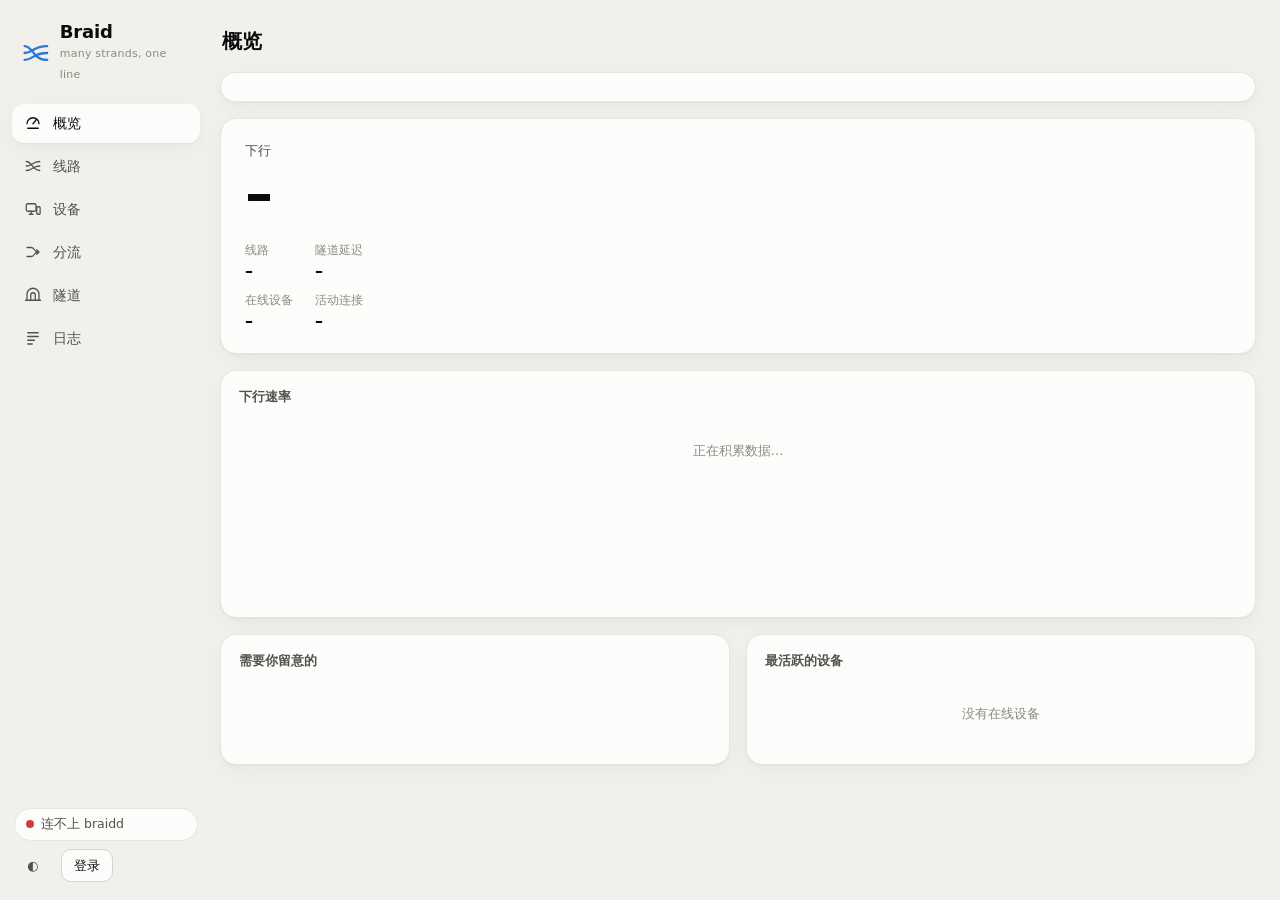
==== braid/www/braid/index.html @ 367d6957 "Braid 4.0.0: baseline The stack as it runs on the router today, plus its two predecessors under lega" ====
<!doctype html>
<html lang="zh-CN">
<head>
<meta charset="utf-8">
<meta name="viewport" content="width=device-width, initial-scale=1">
<title>Braid</title>
<link rel="icon" href="data:image/svg+xml,%3Csvg xmlns='http://www.w3.org/2000/svg' viewBox='0 0 32 32'%3E%3Crect width='32' height='32' rx='8' fill='%23111110'/%3E%3Cpath d='M6 9c8 0 8 14 20 14M6 16c8 0 8-7 20-7M6 23c8 0 8-7 20-7' fill='none' stroke='%233987e5' stroke-width='2.4' stroke-linecap='round'/%3E%3C/svg%3E">
<style>
:root {
	color-scheme: light;
	--page: #f1f0ea; --surface: #fcfcfb; --raised: #ffffff; --sunk: #f4f3ee; --hair: #e6e5df; --hair-2: #d6d5cd;
	--ink: #0b0b0b; --ink-2: #52514e; --ink-3: #8b8a83;
	--series: #2a78d6; --series-wash: rgba(42,120,214,.10); --series-soft: rgba(42,120,214,.28);
	--good: #0ca30c; --warning: #fab219; --serious: #ec835a; --critical: #d03b3b;
	--shadow: 0 1px 2px rgba(20,20,18,.04), 0 6px 20px rgba(20,20,18,.04);
	--r: 16px;
	--sans: ui-sans-serif, system-ui, -apple-system, "Segoe UI", "PingFang SC", "Microsoft YaHei", sans-serif;
	--mono: ui-monospace, "SF Mono", "Cascadia Mono", Menlo, Consolas, monospace;
}
@media (prefers-color-scheme: dark) {
	:root:where(:not([data-theme="light"])) {
		color-scheme: dark;
		--page: #0d0d0c; --surface: #191918; --raised: #232321; --sunk: #141413; --hair: #2a2a28; --hair-2: #3a3a37;
		--ink: #ffffff; --ink-2: #c3c2b7; --ink-3: #85847b;
		--series: #3987e5; --series-wash: rgba(57,135,229,.13); --series-soft: rgba(57,135,229,.32);
		--shadow: 0 1px 2px rgba(0,0,0,.35), 0 10px 28px rgba(0,0,0,.22);
	}
}
:root[data-theme="dark"] {
	color-scheme: dark;
	--page: #0d0d0c; --surface: #191918; --raised: #232321; --sunk: #141413; --hair: #2a2a28; --hair-2: #3a3a37;
	--ink: #ffffff; --ink-2: #c3c2b7; --ink-3: #85847b;
	--series: #3987e5; --series-wash: rgba(57,135,229,.13); --series-soft: rgba(57,135,229,.32);
	--shadow: 0 1px 2px rgba(0,0,0,.35), 0 10px 28px rgba(0,0,0,.22);
}
* { box-sizing: border-box; }
html, body { margin: 0; height: 100%; }
body { background: var(--page); color: var(--ink); font: 14px/1.5 var(--sans); -webkit-font-smoothing: antialiased; }
button, input, select { font: inherit; color: inherit; }
a { color: inherit; }

/* --- shell: sidebar + page */
.shell { display: grid; grid-template-columns: 212px minmax(0, 1fr); min-height: 100%; }
nav { position: sticky; top: 0; height: 100vh; padding: 18px 12px; display: flex; flex-direction: column; gap: 4px; }
.mark { display: flex; align-items: center; gap: 10px; padding: 4px 10px 16px; text-decoration: none; }
.mark svg { width: 28px; height: 28px; }
.mark b { font-size: 18px; font-weight: 650; letter-spacing: -.01em; display: block; line-height: 1.1; }
.mark small { color: var(--ink-3); font-size: 11px; letter-spacing: .02em; }
nav a.item { display: flex; align-items: center; gap: 11px; padding: 9px 12px; border-radius: 12px; text-decoration: none; color: var(--ink-2); font-weight: 520; }
nav a.item svg { width: 18px; height: 18px; flex: none; fill: none; stroke: currentColor; stroke-width: 1.7; stroke-linecap: round; stroke-linejoin: round; }
nav a.item:hover { background: var(--surface); color: var(--ink); }
nav a.item.on { background: var(--surface); color: var(--ink); box-shadow: var(--shadow); }
nav a.item .n { margin-left: auto; font-size: 11.5px; color: var(--ink-3); font-variant-numeric: tabular-nums; }
nav .foot { margin-top: auto; display: grid; gap: 8px; padding: 0 2px; }
main { padding: 20px 24px 56px 8px; max-width: 1180px; width: 100%; }
main > h1 { font-size: 20px; font-weight: 650; letter-spacing: -.01em; margin: 6px 2px 16px; display: flex; align-items: baseline; gap: 12px; }
main > h1 small { font-size: 13px; font-weight: 400; color: var(--ink-3); }
.page { display: none; } .page.on { display: grid; gap: 16px; }
@media (max-width: 860px) {
	.shell { grid-template-columns: 1fr; }
	nav { position: static; height: auto; flex-direction: row; flex-wrap: wrap; align-items: center; padding: 12px; }
	.mark { padding: 0 8px 0 4px; } .mark small { display: none; }
	nav a.item span, nav a.item .n { display: none; } nav a.item { padding: 9px; }
	nav .foot { margin: 0 0 0 auto; display: flex; }
	main { padding: 4px 12px 40px; }
}

/* --- pieces */
.pill { display: inline-flex; align-items: center; gap: 7px; padding: 6px 11px; border-radius: 999px; background: var(--surface); border: 1px solid var(--hair); font-size: 12.5px; color: var(--ink-2); white-space: nowrap; cursor: default; }
.dot { width: 8px; height: 8px; border-radius: 50%; background: var(--ink-3); flex: none; }
.dot.good { background: var(--good); } .dot.warning { background: var(--warning); } .dot.critical { background: var(--critical); }
.btn { border: 1px solid var(--hair-2); background: var(--surface); border-radius: 10px; padding: 6px 12px; cursor: pointer; font-size: 13px; }
.btn:hover { border-color: var(--ink-3); }
.btn.primary { background: var(--ink); color: var(--page); border-color: var(--ink); }
.btn.ghost { border-color: transparent; background: transparent; color: var(--ink-2); }
.btn:disabled { opacity: .5; cursor: default; }
.row { display: flex; align-items: center; gap: 10px; flex-wrap: wrap; }
.spacer { flex: 1; }
.card { background: var(--surface); border: 1px solid var(--hair); border-radius: var(--r); box-shadow: var(--shadow); min-width: 0; }
.card > h2 { margin: 0; padding: 16px 18px 0; font-size: 13px; font-weight: 600; color: var(--ink-2); display: flex; align-items: baseline; gap: 10px; }
.card > h2 small { font-weight: 400; color: var(--ink-3); font-size: 12px; }
.card .body { padding: 12px 18px 18px; }
.grid { display: grid; gap: 16px; }
.g2 { grid-template-columns: repeat(2, minmax(0, 1fr)); } .g3 { grid-template-columns: repeat(3, minmax(0, 1fr)); }
@media (max-width: 1040px) { .g3 { grid-template-columns: 1fr; } .g2 { grid-template-columns: 1fr; } }
.muted { color: var(--ink-3); }
.seg { display: inline-flex; border: 1px solid var(--hair-2); border-radius: 10px; overflow: hidden; background: var(--sunk); }
.seg button { border: 0; background: transparent; padding: 5px 12px; cursor: pointer; font-size: 12.5px; color: var(--ink-2); }
.seg button.on { background: var(--ink); color: var(--page); }
select { border: 1px solid var(--hair-2); background: var(--sunk); border-radius: 9px; padding: 5px 8px; font-size: 12.5px; }
.state { display: inline-flex; align-items: center; gap: 6px; color: var(--ink-2); }
.state svg { width: 14px; height: 14px; flex: none; }
.empty { color: var(--ink-3); font-size: 13px; padding: 22px 0; text-align: center; }

/* --- hero */
.hero { display: grid; grid-template-columns: 300px minmax(0, 1fr); height: 236px; overflow: hidden; }
.hero .figure { padding: 22px 0 20px 24px; display: flex; flex-direction: column; justify-content: space-between; z-index: 1; }
.hero .label { color: var(--ink-2); font-size: 13px; }
.hero .value { font-size: 56px; font-weight: 620; letter-spacing: -.035em; line-height: 1.05; margin-top: 4px; }
.hero .value span { font-size: 18px; font-weight: 500; letter-spacing: 0; color: var(--ink-2); margin-left: 6px; }
.facts { display: grid; grid-template-columns: repeat(2, auto); gap: 8px 22px; justify-content: start; }
.fact .k { color: var(--ink-3); font-size: 12px; }
.fact .v { font-size: 16px; font-weight: 560; }
.fact .v small { font-size: 12px; font-weight: 400; color: var(--ink-3); margin-left: 3px; }
.hero .stage { position: relative; min-height: 0; }
.hero canvas { position: absolute; inset: 0; width: 100%; height: 100%; display: block; }
.hero .cap { position: absolute; right: 16px; bottom: 12px; font-size: 11.5px; color: var(--ink-3); }
@media (max-width: 760px) { .hero { grid-template-columns: 1fr; grid-template-rows: auto 160px; height: auto; } .hero .figure { padding: 18px 18px 4px; gap: 14px; } .hero .value { font-size: 44px; } }

/* --- site banner */
.site { display: flex; align-items: center; gap: 14px; padding: 14px 18px; flex-wrap: wrap; }
.site .what { flex: 1; min-width: 220px; }
.site .what b { font-size: 15px; font-weight: 600; display: block; }
.site .what span { color: var(--ink-3); font-size: 12.5px; }

/* --- chart */
.chart { position: relative; height: 180px; }
.chart svg { width: 100%; height: 100%; display: block; overflow: visible; }
.chart .grid-line { stroke: var(--hair); stroke-width: 1; }
.chart .tick { fill: var(--ink-3); font-size: 11px; }
.chart .line { fill: none; stroke: var(--series); stroke-width: 2; stroke-linejoin: round; stroke-linecap: round; }
.chart .area { fill: var(--series-wash); }
.chart .cross { stroke: var(--hair-2); stroke-width: 1; }
.chart .mk { fill: var(--series); stroke: var(--surface); stroke-width: 2; }
.tip { position: absolute; pointer-events: none; background: var(--raised); border: 1px solid var(--hair-2); border-radius: 10px; padding: 7px 10px; box-shadow: var(--shadow); font-size: 12px; white-space: nowrap; transform: translate(-50%, -100%); opacity: 0; transition: opacity .12s; }
.tip b { display: block; font-size: 14px; font-weight: 620; } .tip span { color: var(--ink-3); }

/* --- tables */
.scroll { overflow-x: auto; margin: 0 -18px; padding: 0 18px; }
table { width: 100%; border-collapse: collapse; font-variant-numeric: tabular-nums; }
th { text-align: left; font-weight: 500; color: var(--ink-3); font-size: 12px; padding: 8px 12px 8px 0; border-bottom: 1px solid var(--hair); white-space: nowrap; }
td { padding: 8px 12px 8px 0; border-bottom: 1px solid var(--hair); white-space: nowrap; vertical-align: middle; }
tbody tr:last-child td { border-bottom: 0; }
tbody tr:hover { background: color-mix(in srgb, var(--series) 5%, transparent); }
.num { text-align: right; }
.t1 { font-weight: 560; } .t2 { color: var(--ink-3); font-family: var(--mono); font-size: 11.5px; }
.bar { display: inline-block; width: 88px; height: 6px; border-radius: 3px; background: var(--hair); vertical-align: middle; margin-right: 8px; overflow: hidden; }
.bar i { display: block; height: 100%; border-radius: 0 3px 3px 0; background: var(--series); transition: width .5s ease; }
.spark { width: 110px; height: 24px; display: block; }
.spark path { fill: none; stroke: var(--series); stroke-width: 1.5; stroke-linejoin: round; stroke-linecap: round; }
tr.off td { color: var(--ink-3); } tr.off .t1 { font-weight: 450; }
input.name { border: 1px solid transparent; background: transparent; border-radius: 7px; padding: 2px 6px; margin-left: -6px; font-weight: 560; width: 170px; }
input.name:hover { border-color: var(--hair-2); } input.name:focus { outline: 0; border-color: var(--series); background: var(--sunk); }

/* --- pattern */
.pattern { display: flex; gap: 2px; height: 18px; margin: 4px 0 2px; }
.pattern i { flex: 1; min-width: 1px; border-radius: 2px; background: var(--series-soft); transition: background .12s, transform .12s; }
.pattern i.on { background: var(--series); transform: scaleY(1.25); }
.pattern.dim i:not(.on) { background: var(--hair); }
.hint { color: var(--ink-3); font-size: 12px; margin-top: 8px; }

/* --- rules pipeline */
.flow { display: grid; gap: 0; }
.step { display: grid; grid-template-columns: 30px minmax(0, 1fr) 150px 92px; gap: 12px; align-items: center; padding: 11px 0; border-top: 1px solid var(--hair); }
.step:first-child { border-top: 0; }
.step .no { width: 24px; height: 24px; border-radius: 50%; background: var(--sunk); border: 1px solid var(--hair-2); display: grid; place-items: center; font-size: 12px; color: var(--ink-2); font-variant-numeric: tabular-nums; }
.step .t { font-weight: 560; } .step .d { color: var(--ink-3); font-size: 12.5px; }
.step .share { height: 6px; border-radius: 3px; background: var(--hair); overflow: hidden; }
.step .share i { display: block; height: 100%; background: var(--series); border-radius: 0 3px 3px 0; transition: width .5s ease; }
.step .cnt { font-size: 12px; color: var(--ink-3); font-variant-numeric: tabular-nums; text-align: right; }
.verdict { display: inline-flex; align-items: center; gap: 5px; font-size: 12px; padding: 2px 9px; border-radius: 999px; border: 1px solid var(--hair-2); color: var(--ink-2); white-space: nowrap; justify-self: end; }
.verdict i { width: 6px; height: 6px; border-radius: 50%; background: var(--ink-3); }
.verdict.tunnel i { background: var(--series); } .verdict.direct i { background: var(--good); } .verdict.drop i { background: var(--critical); }
@media (max-width: 760px) { .step { grid-template-columns: 30px minmax(0, 1fr) 92px; } .step .meter { display: none; } }

/* --- lists */
.kv { display: grid; grid-template-columns: auto 1fr; gap: 6px 14px; margin: 0; }
.kv dt { color: var(--ink-3); } .kv dd { margin: 0; text-align: right; font-weight: 520; overflow: hidden; text-overflow: ellipsis; white-space: nowrap; }
.list { list-style: none; margin: 0; padding: 0; }
.list li { display: flex; align-items: center; gap: 8px; padding: 7px 0; border-top: 1px solid var(--hair); font-size: 13px; }
.list li:first-child { border-top: 0; }
.list li .name { flex: 1; overflow: hidden; text-overflow: ellipsis; white-space: nowrap; }
.list li .meta { color: var(--ink-3); font-variant-numeric: tabular-nums; font-size: 12px; }
.list li.sel .name { font-weight: 600; } .list li.pick { cursor: pointer; } .list li.pick:hover .name { text-decoration: underline; }
.check { display: flex; gap: 9px; align-items: flex-start; padding: 8px 0; border-top: 1px solid var(--hair); font-size: 13px; }
.check:first-child { border-top: 0; }
.check svg { width: 15px; height: 15px; flex: none; margin-top: 2px; }
.check .why { color: var(--ink-3); font-size: 12px; display: block; }
.check code { font-family: var(--mono); font-size: 11.5px; color: var(--ink-3); }
.event { display: grid; grid-template-columns: 64px 1fr; gap: 8px; padding: 6px 0; border-top: 1px solid var(--hair); font-size: 12.5px; }
.event:first-child { border-top: 0; }
.event time { color: var(--ink-3); font-family: var(--mono); font-size: 11.5px; padding-top: 1px; }
.event .tag { font-weight: 600; margin-right: 6px; } .event .msg { overflow-wrap: anywhere; color: var(--ink-2); }
.opt { display: flex; align-items: center; gap: 14px; padding: 12px 0; border-top: 1px solid var(--hair); flex-wrap: wrap; }
.opt:first-child { border-top: 0; padding-top: 2px; }
.opt .what { flex: 1; min-width: 200px; } .opt .what b { font-weight: 560; display: block; } .opt .what span { color: var(--ink-3); font-size: 12.5px; }

/* --- dialog */
.scrim { position: fixed; inset: 0; background: rgba(0,0,0,.45); display: none; place-items: center; z-index: 10; padding: 16px; }
.scrim.open { display: grid; }
.dialog { width: min(380px, 100%); background: var(--surface); border: 1px solid var(--hair); border-radius: var(--r); box-shadow: var(--shadow); padding: 20px; display: grid; gap: 10px; }
.dialog b { font-size: 16px; } .dialog p { margin: 0; color: var(--ink-3); font-size: 12.5px; }
.dialog input { width: 100%; padding: 8px 10px; border-radius: 10px; border: 1px solid var(--hair-2); background: var(--raised); }
.err { color: var(--critical); font-size: 12.5px; min-height: 18px; }
.toast { position: fixed; left: 50%; bottom: 24px; transform: translate(-50%, 20px); background: var(--ink); color: var(--page); padding: 8px 14px; border-radius: 10px; font-size: 13px; opacity: 0; transition: all .2s; pointer-events: none; z-index: 20; }
.toast.on { opacity: 1; transform: translate(-50%, 0); }
@media (prefers-reduced-motion: reduce) { * { transition: none !important; } }
</style>
</head>
<body>
<div class="shell">
<nav>
	<a class="mark" href="#/overview">
		<svg viewBox="0 0 32 32" aria-hidden="true"><path d="M3 8c10 0 9 16 26 16M3 16c10 0 9-8 26-8M3 24c10 0 9-8 26-8" fill="none" stroke="var(--series)" stroke-width="2.6" stroke-linecap="round"/></svg>
		<div><b>Braid</b><small>many strands, one line</small></div>
	</a>
	<a class="item" href="#/overview" data-p="overview"><svg viewBox="0 0 24 24"><path d="M4 13a8 8 0 1 1 16 0M12 13l4-5M5 19h14"/></svg><span>概览</span></a>
	<a class="item" href="#/strands" data-p="strands"><svg viewBox="0 0 24 24"><path d="M3 6c8 0 8 12 18 12M3 12c8 0 8-6 18-6M3 18c8 0 8-6 18-6"/></svg><span>线路</span><i class="n" id="n-strands"></i></a>
	<a class="item" href="#/devices" data-p="devices"><svg viewBox="0 0 24 24"><rect x="3" y="5" width="13" height="10" rx="2"/><path d="M7 19h5M9.5 15v4"/><rect x="17" y="9" width="4.5" height="10" rx="1.2"/></svg><span>设备</span><i class="n" id="n-devices"></i></a>
	<a class="item" href="#/rules" data-p="rules"><svg viewBox="0 0 24 24"><path d="M4 6h6c4 0 4 6 8 6h2M4 18h6c4 0 4-6 8-6M17 9l3 3-3 3"/></svg><span>分流</span></a>
	<a class="item" href="#/tunnel" data-p="tunnel"><svg viewBox="0 0 24 24"><path d="M4 19V11a8 8 0 0 1 16 0v8M9 19v-7a3 3 0 0 1 6 0v7M2 19h20"/></svg><span>隧道</span></a>
	<a class="item" href="#/log" data-p="log"><svg viewBox="0 0 24 24"><path d="M5 5h14M5 10h14M5 15h9M5 20h6"/></svg><span>日志</span></a>
	<div class="foot">
		<span class="pill" id="health"><i class="dot"></i><span>连接中…</span></span>
		<div class="row"><button class="btn ghost" id="theme" title="切换明暗">◐</button><button class="btn" id="auth">登录</button></div>
	</div>
</nav>
<main>
	<h1 id="title">概览 <small id="subtitle"></small></h1>

	<section class="page" data-p="overview">
		<div class="card site" id="site"></div>
		<div class="card hero">
			<div class="figure">
				<div><div class="label">下行</div><div class="value" id="rate">–<span></span></div></div>
				<div class="facts">
					<div class="fact"><div class="k">线路</div><div class="v" id="f-strands">–</div></div>
					<div class="fact"><div class="k">隧道延迟</div><div class="v" id="f-tunnel">–</div></div>
					<div class="fact"><div class="k">在线设备</div><div class="v" id="f-dev">–</div></div>
					<div class="fact"><div class="k">活动连接</div><div class="v" id="f-ct">–</div></div>
				</div>
			</div>
			<div class="stage"><canvas id="braid" aria-label="每条线路的实时负载"></canvas><div class="cap" id="braid-cap"></div></div>
		</div>
		<div class="card"><h2>下行速率 <small id="chart-range"></small></h2><div class="body"><div class="chart" id="chart"><div class="tip" id="tip"></div></div></div></div>
		<div class="grid g2">
			<div class="card"><h2>需要你留意的</h2><div class="body" id="attention"></div></div>
			<div class="card"><h2>最活跃的设备</h2><div class="body"><ul class="list" id="top-dev"></ul></div></div>
		</div>
	</section>

	<section class="page" data-p="strands">
		<div class="card"><h2>编织 <small id="weave-cap"></small></h2><div class="body">
			<div class="pattern" id="pattern" aria-hidden="true"></div>
			<div class="hint">图样：每格是一个槽位，新连接依次落入；格子多的线路分到的新连接多。悬停下方线路可高亮它占的槽位。</div>
			<div style="height:10px"></div>
			<div class="opt"><div class="what"><b>分配策略</b><span>按余量：新连接偏向空闲线路，每几秒按实测负载重排。均分：永远平均。</span></div><div class="seg" data-key="weave.policy" data-opts="headroom:按余量,even:均分"></div></div>
			<div class="opt"><div class="what"><b>亲和性</b><span>自动：同一设备访问同一网站走同一条线路（不会被网站踢下线），一旦它短时间内开出很多连接（下载、测速）就自动摊开叠加。</span></div><div class="seg" data-key="weave.affinity" data-opts="auto:自动,flow:总是摊开,dest:总是固定"></div></div>
		</div></div>
		<div class="card"><h2>线路</h2><div class="body"><div class="scroll"><table>
			<thead><tr><th>线路</th><th>状态</th><th class="num">首包</th><th>当前速率</th><th class="num">峰值</th><th class="num">槽位</th><th>近 5 分钟</th></tr></thead>
			<tbody id="strands"></tbody></table></div></div></div>
	</section>

	<section class="page" data-p="devices">
		<div class="card"><h2>设备 <small>名字可直接点击修改；去向决定这台设备的流量怎么走</small></h2><div class="body"><div class="scroll"><table>
			<thead><tr><th>设备</th><th>接入</th><th>下行</th><th class="num">上行</th><th class="num">累计 ↓ / ↑</th><th>去向</th></tr></thead>
			<tbody id="devices"></tbody></table></div>
			<div class="hint">默认：按「分流」页的规则走。直连：这台设备永不进隧道。代理：这台设备的全部流量进隧道（包括国内）。禁网：不能上网，但仍能访问路由器。</div>
		</div></div>
	</section>

	<section class="page" data-p="rules">
		<div class="card"><h2>一个包怎么走 <small>从上到下依次判断，命中即止；右侧是实时命中量</small></h2><div class="body"><div class="flow" id="flow"></div></div></div>
		<div class="card"><h2>规则开关</h2><div class="body">
			<div class="opt"><div class="what"><b>其余流量</b><span>既不是国内地址、也没被点名进隧道的流量。</span></div><div class="seg" data-key="classify.remainder" data-opts="tunnel:进隧道,direct:直连"></div></div>
			<div class="opt"><div class="what"><b>QUIC（UDP 443）</b><span>拒绝会让浏览器立刻改用 TCP，对部分中继更稳。</span></div><div class="seg" data-key="classify.quic" data-opts="tunnel:照常,reject:拒绝"></div></div>
			<div class="opt"><div class="what"><b>广告域名拦截</b><span>在 DNS 层直接返回空地址。</span></div><div class="seg" data-key="dns.ads" data-opts="1:开,0:关"></div></div>
		</div></div>
	</section>

	<section class="page" data-p="tunnel">
		<div class="grid g2">
			<div class="card"><h2>隧道</h2><div class="body">
				<dl class="kv" id="tunnel-kv"></dl>
				<div style="height:8px"></div>
				<div class="opt"><div class="what"><b>启用隧道</b><span>关闭后所有流量直连。</span></div><div class="seg" data-key="tunnel.enabled" data-opts="1:开,0:关"></div></div>
				<div class="opt"><div class="what"><b>隧道故障时</b><span>放行：改为直连，不断网。保持：相关目的地不可达，直到隧道恢复，不会用真实地址访问。</span></div><div class="seg" data-key="tunnel.fail_open" data-opts="1:放行,0:保持"></div></div>
				<div class="row" style="margin-top:12px"><a class="btn" id="dash" target="_blank" rel="noopener" href="#">打开节点面板 zashboard</a></div>
			</div></div>
			<div class="card"><h2>中继 <small>登录后点击即可切换</small></h2><div class="body"><ul class="list" id="relays"></ul></div></div>
		</div>
	</section>

	<section class="page" data-p="log">
		<div class="grid g2">
			<div class="card"><h2>事件 <small>只记录状态变化</small></h2><div class="body" id="events"></div></div>
			<div class="card"><h2>体检 <small id="doctor-cap"></small></h2><div class="body">
				<div id="doctor"></div>
				<div class="row" style="margin-top:12px"><button class="btn" id="do-reconcile">立即调谐</button><button class="btn" id="do-relogin">重新登录 Portal</button></div>
			</div></div>
		</div>
	</section>
	<footer class="hint" style="margin-top:20px" id="ver"></footer>
</main>
</div>

<div class="scrim" id="scrim"><form class="dialog" id="login">
	<b>登录</b><p>用路由器（LuCI）的账号登录后才能更改设置。查看状态不需要登录。</p>
	<input id="user" value="root" autocomplete="username"><input id="pass" type="password" placeholder="路由器密码" autocomplete="current-password">
	<div class="err" id="login-err"></div>
	<div class="row"><div class="spacer"></div><button class="btn ghost" type="button" id="login-cancel">取消</button><button class="btn primary" id="login-go">登录</button></div>
</form></div>
<div class="toast" id="toast"></div>

<script>
"use strict";
const $ = (s, r = document) => r.querySelector(s), $$ = (s, r = document) => [...r.querySelectorAll(s)];
const el = (tag, cls, text) => { const e = document.createElement(tag); if (cls) e.className = cls; if (text != null) e.textContent = text; return e; };
const svg = (tag, attrs) => { const e = document.createElementNS("http://www.w3.org/2000/svg", tag); for (const k in attrs) e.setAttribute(k, attrs[k]); return e; };
const ANON = "0".repeat(32);
const UI = "4.0.0";      // must match core.uc VERSION; a mismatch means this page is a stale cached copy
const QUIET = 125000;   // bytes/s. Below 1 Mbit/s a strand is idle: do not draw noise as load.
const ICON = {
	good: '<svg viewBox="0 0 16 16"><circle cx="8" cy="8" r="7" fill="var(--good)"/><path d="M4.6 8.2l2.2 2.2 4.6-4.8" fill="none" stroke="#fff" stroke-width="1.8" stroke-linecap="round" stroke-linejoin="round"/></svg>',
	warning: '<svg viewBox="0 0 16 16"><path d="M8 1.2l7.2 13H.8z" fill="var(--warning)"/><path d="M8 6v4" stroke="#111" stroke-width="1.8" stroke-linecap="round"/><circle cx="8" cy="12.2" r="1" fill="#111"/></svg>',
	critical: '<svg viewBox="0 0 16 16"><circle cx="8" cy="8" r="7" fill="var(--critical)"/><path d="M5.2 5.2l5.6 5.6M10.8 5.2l-5.6 5.6" stroke="#fff" stroke-width="1.8" stroke-linecap="round"/></svg>',
	idle: '<svg viewBox="0 0 16 16"><circle cx="8" cy="8" r="6.2" fill="none" stroke="var(--ink-3)" stroke-width="1.6"/></svg>',
};
const PAGES = { overview: "概览", strands: "线路", devices: "设备", rules: "分流", tunnel: "隧道", log: "日志" };
// What each classify rule means. Keyed by the comment kernel.uc gives it.
const RULE = {
	"device-block": ["被你设为「禁网」的设备", "不放行", "drop"],
	"device-direct": ["被你设为「直连」的设备", "直连", "direct"],
	"relay": ["发往隧道中继本身的流量", "直连，避免隧道套隧道", "direct"],
	"device-tunnel": ["被你设为「代理」的设备", "进隧道", "tunnel"],
	"tunnel-range": ["目的地在「强制隧道」地址段里", "进隧道", "tunnel"],
	"tunnel-domain": ["目的地是「强制隧道」域名解析出的地址", "进隧道", "tunnel"],
	"tunnel-port": ["指定的 UDP 端口（NTP 对时）", "进隧道", "tunnel"],
	"domestic": ["目的地是国内地址", "直连", "direct"],
	"quic": ["QUIC（UDP 443）", "拒绝，浏览器改用 TCP", "drop"],
	"rest-tunnel": ["以上都不是", "进隧道", "tunnel"],
	"rest-direct": ["以上都不是", "直连", "direct"],
};
// Doctor check ids in plain words: [what is wrong, what to do]
const CHECK = {
	strands_healthy: ["没有一条线路能上网", "检查网线和上游网络；需要认证的网络可在日志页重新登录 Portal"],
	strands_low: ["部分线路掉线了", "多半是认证过期，系统会自动重登；也可手动重新登录 Portal"],
	strands_masq: ["有线路不在防火墙的 wan 区", "把对应接口加入 wan 防火墙区域"],
	tunnel_running: ["隧道进程没在运行", "系统会自动拉起；持续出现请检查中继配置"],
	tunnel_relays: ["没有可用的中继", "检查 /etc/braid/relays.json"],
	tunnel_fail_open: ["隧道探测失败，流量已改为直连", "隧道恢复后会自动切回"],
	tunnel_canary: ["隧道探测有失败", "偶发可忽略"],
	tunnel_divert: ["隧道在线但分流规则没装上", "点「立即调谐」"],
	smartdns: ["DNS 解析器没在运行", "系统会自动拉起"],
	dns_forward: ["dnsmasq 没有把请求交给 SmartDNS", "点「立即调谐」"],
	dhcp_listen: ["DHCP 服务没在监听", "设备将拿不到地址；重启 dnsmasq"],
	uplink_carrier: ["上联网线没插好", "检查 WAN 口"],
	shaper: ["上联没有限速整形", "点「立即调谐」"],
	nft_table: ["内核规则表不存在", "点「立即调谐」"],
	overlay_space: ["闪存空间不足", "清理不用的软件包"],
	secret_perms: ["密钥文件权限过宽", "chmod 600 对应文件"],
	ssh_public: ["SSH 暴露在所有接口上", "限制到 LAN"],
	http_public: ["管理页面暴露在所有接口上", "限制到 LAN"],
};
const S = { sid: sessionStorage.getItem("braid.sid") || ANON, page: "overview", status: null, series: { ts: [], total: [], strands: {} }, doctor: null, events: [], tunnel: null, devices: [], rules: null, config: null, hover: null, editing: false };
let seq = 0, afterLogin = null;

async function ubus(object, method, args = {}) {
	const res = await fetch("/ubus", { method: "POST", headers: { "Content-Type": "application/json" }, body: JSON.stringify({ jsonrpc: "2.0", id: ++seq, method: "call", params: [S.sid, object, method, args] }) });
	const j = await res.json();
	if (j.error) throw Object.assign(new Error(j.error.message || "denied"), { denied: j.error.code === -32002 });
	if (j.result[0] !== 0) throw Object.assign(new Error("ubus " + j.result[0]), { denied: j.result[0] === 6 });
	return j.result[1] || {};
}
function toast(text) { const t = $("#toast"); t.textContent = text; t.classList.add("on"); clearTimeout(toast.t); toast.t = setTimeout(() => t.classList.remove("on"), 2200); }
function signOut() { S.sid = ANON; sessionStorage.removeItem("braid.sid"); S.config = null; $("#auth").textContent = "登录"; render(); }
function askLogin(then) { afterLogin = then || null; $("#login-err").textContent = ""; $("#scrim").classList.add("open"); setTimeout(() => $("#pass").focus(), 50); }
// Run a write. Anonymous callers are asked to log in first, then it runs.
async function write(method, args, done) {
	if (S.sid === ANON) return askLogin(() => write(method, args, done));
	try {
		const r = await ubus("braid", method, args);
		if (r.ok === false) throw new Error(r.error || "没有成功");
		toast("已应用"); setTimeout(refreshAll, 900); done && done();
	} catch (e) { if (e.denied) { signOut(); askLogin(() => write(method, args, done)); } else toast(e.message); }
}

// --- formatting
function rate(bytesPerSec) {
	const bits = Math.max(0, bytesPerSec) * 8;
	if (bits >= 1e6) return [(bits / 1e6).toFixed(bits >= 1e8 ? 0 : bits >= 1e7 ? 1 : 2), "Mbit/s"];
	if (bits >= 1e3) return [(bits / 1e3).toFixed(bits >= 1e5 ? 0 : 1), "kbit/s"];
	return [bits.toFixed(0), "bit/s"];
}
const rateText = (b) => rate(b).join(" ");
function size(bytes) { const u = ["B", "KB", "MB", "GB", "TB"]; let i = 0, v = bytes || 0; while (v >= 1024 && i < 4) { v /= 1024; i++; } return v.toFixed(i && v < 100 ? 1 : 0) + " " + u[i]; }
function count(n) { return n >= 1e9 ? (n / 1e9).toFixed(1) + " G" : n >= 1e6 ? (n / 1e6).toFixed(1) + " M" : n >= 1e3 ? (n / 1e3).toFixed(1) + " k" : String(n); }
const clock = (ts) => new Date(ts * 1000).toLocaleTimeString("zh-CN", { hour12: false });
const ago = (ts) => { const d = Math.max(0, Math.round(Date.now() / 1000 - ts)); return d < 60 ? d + " 秒前" : d < 3600 ? Math.round(d / 60) + " 分钟前" : Math.round(d / 3600) + " 小时前"; };
function niceStep(v) { const p = Math.pow(10, Math.floor(Math.log10(v || 1))); for (const m of [.25, .5, 1, 2.5, 5, 10]) if (v / (m * p) <= 4) return m * p; return 10 * p; }
const stateEl = (kind, text) => { const s = el("span", "state"); s.innerHTML = ICON[kind]; s.append(text); return s; };

// --- settings that live next to the thing they change
function renderSegs() {
	for (const seg of $$(".seg[data-key]")) {
		const key = seg.dataset.key, cur = seg.dataset.cur;
		const opts = seg.dataset.opts.split(",").map((o) => o.split(":"));
		seg.replaceChildren(...opts.map(([v, label]) => { const b = el("button", cur === v ? "on" : "", label); b.type = "button"; b.onclick = () => write("configure", { set: { [key]: v } }, loadConfig); return b; }));
	}
}
async function loadConfig() { if (S.sid === ANON) return; try { S.config = await ubus("braid", "config"); renderSegs(); } catch (e) { if (e.denied) signOut(); } }
// Anonymous viewers still see the current choice: the status carries what it can.
function seedSegs() {
	const s = S.status; if (!s) return;
	const cur = s.settings || {};
	for (const seg of $$(".seg[data-key]")) if (cur[seg.dataset.key] != null) seg.dataset.cur = String(cur[seg.dataset.key]);
	renderSegs();
}

// --- overview
function renderSite() {
	const s = S.status, site = s?.site, box = $("#site"); if (!site) return;
	const n = s.strands.length, healthy = s.strands.filter((x) => x.healthy).length;
	const what = el("div", "what");
	what.append(el("b", "", site.known ? site.name : site.gateway ? "陌生网络" : "正在识别网络…"),
		el("span", "", site.aggregate ? `聚合已开启：${healthy} / ${n} 条线路在承载流量` : "聚合关闭：按普通路由器工作，只用一条线路" + (site.known ? "" : "。分流、隧道、DNS 照常")));
	const seg = el("div", "seg");
	[["auto", "自动"], ["on", "聚合"], ["off", "普通"]].forEach(([v, label]) => { const b = el("button", site.mode === v ? "on" : "", label); b.onclick = () => write("configure", { set: { "strands.aggregate": v } }); seg.append(b); });
	box.replaceChildren(stateEl(site.aggregate ? "good" : "idle", ""), what, seg);
	if (!site.known && site.gateway) {
		const b = el("button", "btn", "记住这个网络并聚合"); b.title = "以后回到这个网络会自动开启聚合";
		b.onclick = () => { const name = prompt("给这个网络起个名字", "我的网络"); if (name) write("remember", { name, aggregate: true, portal: "" }); };
		box.append(b);
	} else if (site.known) {
		const b = el("button", "btn ghost", "忘记"); b.title = "不再把这个网络当作已知网络"; b.onclick = () => confirm("忘记「" + site.name + "」？之后在这里将按普通路由器工作。") && write("forget", {}); box.append(b);
	}
}
function renderHero() {
	const s = S.status; if (!s) return;
	const [n, unit] = rate(s.rate || 0);
	$("#rate").firstChild.nodeValue = n; $("#rate span").textContent = unit;
	const healthy = s.strands.filter((x) => x.healthy).length;
	$("#f-strands").replaceChildren(String(healthy), el("small", "", "/ " + s.strands.length));
	const t = s.tunnel || {}, ft = $("#f-tunnel");
	if (!t.enabled) ft.replaceChildren("关闭"); else if (!t.on) ft.replaceChildren(t.running ? "旁路" : "未运行"); else ft.replaceChildren(String(t.canary_ms || "–"), el("small", "", "ms"));
	const online = S.devices.filter((d) => d.online).length;
	$("#f-dev").replaceChildren(String(online), el("small", "", "/ " + S.devices.length));
	$("#f-ct").textContent = s.sys?.conntrack?.count ?? "–";
	const bad = s.fail?.length || 0, warn = s.warn?.length || 0, pill = $("#health");
	pill.firstChild.className = "dot " + (bad ? "critical" : warn ? "warning" : "good");
	pill.lastChild.textContent = bad ? bad + " 项异常" : warn ? warn + " 项提醒" : "一切正常";
	$("#ver").textContent = `Braid ${s.version || ""} · 上次调谐 ${s.reconciled ? ago(s.reconciled) : "—"} · 查看状态不需要登录，更改需要`;
	$("#braid-cap").textContent = s.strands.length > 1 ? `上游 ${s.strands.length} 股 → 汇成一线` : "单线路";
	$("#n-strands").textContent = healthy; $("#n-devices").textContent = online || "";
	$("#subtitle").textContent = S.page === "overview" ? (s.site?.known ? s.site.name : "") : "";
}
function renderAttention() {
	const d = S.doctor, box = $("#attention"); if (!d) return;
	const bad = (d.checks || []).filter((c) => !c.ok);
	if (!bad.length) { const ok = el("div", "check"); ok.innerHTML = ICON.good; ok.append(el("div", "", `没有。${d.checks.length} 项检查全部通过。`)); box.replaceChildren(ok); return; }
	box.replaceChildren(...bad.map(checkRow));
}
function checkRow(c) {
	const r = el("div", "check"), base = c.id.split(":")[0], known = CHECK[base];
	r.innerHTML = ICON[c.ok ? "good" : c.level === "warn" ? "warning" : "critical"];
	const t = el("div"); t.append(known && !c.ok ? known[0] : c.id);
	if (!c.ok) { const why = el("span", "why", (known ? known[1] : "") + (c.detail ? `（${c.detail}）` : "")); const id = el("code", "", " " + c.id); why.append(id); t.append(why); }
	r.append(t); return r;
}
function renderTopDevices() {
	const top = S.devices.filter((d) => d.online).sort((a, b) => (b.down + b.up) - (a.down + a.up)).slice(0, 5), ul = $("#top-dev");
	if (!top.length) { ul.replaceChildren(el("div", "empty", "没有在线设备")); return; }
	ul.replaceChildren(...top.map((d) => { const li = el("li"); li.append(el("i", "dot " + (d.down + d.up > 1000 ? "good" : "")), el("span", "name", d.name || d.ip || d.mac), el("span", "meta", "↓ " + rateText(d.down) + "  ↑ " + rateText(d.up))); return li; }));
}

// --- the braid: every strand a line, load as weight and motion
const braid = { particles: [], reduce: matchMedia("(prefers-reduced-motion: reduce)").matches };
function strandPath(i, n, w, h, x) {
	// x: 0 at the upstream edge (right), 1 where the strands meet (left)
	const y0 = n > 1 ? 14 + (h - 28) * (i / (n - 1)) : h / 2, yc = h / 2, ease = x * x * (3 - 2 * x);
	// Neighbours swing in antiphase, so they cross over and under each other
	// on the way in: loose at the edge, tight where they meet.
	const amp = Math.sin(Math.PI * x) * Math.min(20, h / 10) * (1 - x * .5);
	return [w - x * (w - 6), y0 + (yc - y0) * ease + Math.sin(x * 10 + i * Math.PI) * amp];
}
function drawBraid() {
	const c = $("#braid"), s = S.status, dpr = devicePixelRatio || 1, w = c.clientWidth, h = c.clientHeight;
	if (!w || S.page !== "overview") return;
	if (c.width !== Math.round(w * dpr) || c.height !== Math.round(h * dpr)) { c.width = Math.round(w * dpr); c.height = Math.round(h * dpr); }
	const g = c.getContext("2d"); g.setTransform(dpr, 0, 0, dpr, 0, 0); g.clearRect(0, 0, w, h);
	if (!s) return;
	const css = getComputedStyle(document.documentElement), blue = css.getPropertyValue("--series").trim(), gray = css.getPropertyValue("--hair-2").trim();
	const st = s.strands, n = st.length, top = Math.max(QUIET, ...st.map((x) => Math.max(x.rate || 0, (x.peak || 0) * .5)));
	st.forEach((x, i) => {
		const k = x.healthy ? Math.min(1, Math.sqrt((x.rate || 0) / top)) : 0;
		g.beginPath();
		for (let p = 0; p <= 64; p++) { const [px, py] = strandPath(i, n, w, h, p / 64); p ? g.lineTo(px, py) : g.moveTo(px, py); }
		g.lineWidth = x.healthy ? 1 + 2.2 * k : 1; g.lineCap = "round"; g.strokeStyle = x.healthy ? blue : gray;
		g.globalAlpha = x.healthy ? .22 + .7 * k : .6; g.setLineDash(x.healthy ? [] : [3, 5]); g.stroke(); g.setLineDash([]);
	});
	if (!braid.reduce) {
		braid.particles = braid.particles.filter((p) => p.x < 1 && p.i < n);
		st.forEach((x, i) => { if (x.healthy && Math.random() < .012 + Math.min(1, (x.now || 0) / top) * .22) braid.particles.push({ i, x: 0, v: .004 + .012 * Math.min(1, (x.now || 0) / top) + Math.random() * .003 }); });
		g.fillStyle = blue;
		for (const p of braid.particles) { p.x += p.v; const [px, py] = strandPath(p.i, n, w, h, Math.min(1, p.x)); g.globalAlpha = .9 * Math.sin(Math.PI * Math.min(1, p.x)) + .1; g.beginPath(); g.arc(px, py, 1.6, 0, 6.3); g.fill(); }
	}
	g.globalAlpha = 1; g.beginPath(); g.arc(6, h / 2, 4, 0, 6.3); g.fillStyle = blue; g.fill();
}
function loop() { drawBraid(); if (!braid.reduce) requestAnimationFrame(loop); }

// --- throughput chart
function renderChart() {
	const box = $("#chart"), d = S.series, n = d.total.length;
	if (S.page !== "overview") return;
	box.querySelector("svg")?.remove(); box.querySelector(".empty")?.remove();
	if (n < 2) { box.append(el("div", "empty", "正在积累数据…")); return; }
	const W = box.clientWidth, H = box.clientHeight, L = 8, R = 8, T = 10, B = 22;
	const peak = Math.max(...d.total, QUIET / 2) * 8, step = niceStep(peak), lines = Math.max(1, Math.ceil(peak * 1.02 / step)), max = lines * step / 8;
	const x = (i) => L + (W - L - R) * (i / (n - 1)), y = (v) => T + (H - T - B) * (1 - v / max);
	const root = svg("svg", { viewBox: `0 0 ${W} ${H}`, role: "img", "aria-label": "下行速率随时间变化" });
	for (let k = 0; k <= lines; k++) {
		const v = max * k / lines, yy = y(v);
		root.append(svg("line", { class: "grid-line", x1: L, x2: W - R, y1: yy, y2: yy }));
		if (k) { const t = svg("text", { class: "tick", x: L + 2, y: yy - 4 }); t.textContent = rateText(v); root.append(t); }
	}
	let line = ""; d.total.forEach((v, i) => { line += (i ? "L" : "M") + x(i).toFixed(1) + " " + y(v).toFixed(1); });
	root.append(svg("path", { class: "area", d: `${line}L${x(n - 1)} ${y(0)}L${x(0)} ${y(0)}Z` }), svg("path", { class: "line", d: line }));
	(n > 8 ? [0, Math.floor((n - 1) / 2), n - 1] : [0, n - 1]).forEach((i, k, a) => { const t = svg("text", { class: "tick", x: x(i), y: H - 5, "text-anchor": k === 0 ? "start" : k === a.length - 1 ? "end" : "middle" }); t.textContent = clock(d.ts[i]).slice(0, 5); root.append(t); });
	const cross = svg("line", { class: "cross", y1: T, y2: H - B, visibility: "hidden" }), mark = svg("circle", { class: "mk", r: 4.5, visibility: "hidden" });
	root.append(cross, mark); box.prepend(root);
	const tip = $("#tip");
	root.onpointermove = (e) => {
		const r = root.getBoundingClientRect(), i = Math.max(0, Math.min(n - 1, Math.round((e.clientX - r.left - L) / (r.width - L - R) * (n - 1))));
		cross.setAttribute("x1", x(i)); cross.setAttribute("x2", x(i)); cross.setAttribute("visibility", "visible");
		mark.setAttribute("cx", x(i)); mark.setAttribute("cy", y(d.total[i])); mark.setAttribute("visibility", "visible");
		tip.replaceChildren(el("b", "", rateText(d.total[i])), el("span", "", clock(d.ts[i])));
		tip.style.left = Math.max(60, Math.min(r.width - 60, x(i))) + "px"; tip.style.top = (y(d.total[i]) - 10) + "px"; tip.style.opacity = 1;
	};
	root.onpointerleave = () => { cross.setAttribute("visibility", "hidden"); mark.setAttribute("visibility", "hidden"); tip.style.opacity = 0; };
	const span = (d.ts[n - 1] - d.ts[0]) / 60;
	$("#chart-range").textContent = "最近 " + (span >= 1 ? Math.round(span) + " 分钟" : Math.round(span * 60) + " 秒");
}

// --- strands
function sparkPath(row, max) { const pts = row.slice(-60), n = pts.length; if (n < 2) return ""; return pts.map((v, i) => (i ? "L" : "M") + (110 * i / (n - 1)).toFixed(1) + " " + (22 - 20 * Math.min(1, v / max)).toFixed(1)).join(""); }
function setHover(dev) {
	S.hover = dev; const id = S.status?.strands.find((x) => x.dev === dev)?.id, p = $("#pattern");
	p.classList.toggle("dim", id != null); [...p.children].forEach((c) => c.classList.toggle("on", id != null && +c.dataset.id === id));
}
function renderStrands() {
	const s = S.status; if (!s || S.page !== "strands") return;
	const w = s.weave || {}, pat = w.pattern || [], p = $("#pattern");
	$("#weave-cap").textContent = pat.length ? `${pat.length} 个槽位，每 ${w.interval || 5} 秒按负载重排` : "只有一条线路，不需要编织";
	if (p.children.length !== pat.length || pat.some((id, i) => +p.children[i].dataset.id !== id)) p.replaceChildren(...pat.map((id) => { const c = el("i"); c.dataset.id = id; return c; }));
	const top = Math.max(QUIET, ...s.strands.map((x) => Math.max(x.rate || 0, x.peak || 0)));
	const sparkTop = Math.max(QUIET, ...s.strands.map((x) => Math.max(...(S.series.strands[x.dev] || [0]).slice(-60))));
	$("#strands").replaceChildren(...s.strands.map((x) => {
		const tr = el("tr", x.healthy ? "" : "off"), c1 = el("td"); c1.append(el("div", "t1", x.dev), el("div", "t2", x.ip || "无地址"));
		const c2 = el("td"); c2.append(stateEl(x.healthy ? "good" : x.parked ? "warning" : "critical", x.healthy ? (x.role === "backup" ? "备用" : "健康") : x.parked ? "已停靠" : "离线"));
		const c3 = el("td", "num", x.healthy ? Math.round((x.ttfb || 0) * 1000) + " ms" : "HTTP " + (x.http || "—"));
		const c4 = el("td"), bar = el("span", "bar"), fill = el("i"); fill.style.width = (100 * (x.rate || 0) / top).toFixed(1) + "%"; bar.append(fill); c4.append(bar, rateText(x.rate || 0));
		const c7 = el("td"), sp = svg("svg", { class: "spark", viewBox: "0 0 110 24", "aria-hidden": "true" }); sp.append(svg("path", { d: sparkPath(S.series.strands[x.dev] || [], sparkTop) })); c7.append(sp);
		tr.append(c1, c2, c3, c4, el("td", "num muted", rateText(x.peak || 0)), el("td", "num", String(x.slots || 0)), c7);
		tr.onpointerenter = () => setHover(x.dev); tr.onpointerleave = () => setHover(null); return tr;
	}));
	if (S.hover) setHover(S.hover);
}

// --- devices
const POLICY = [["auto", "默认"], ["direct", "直连"], ["tunnel", "代理"], ["block", "禁网"]];
function renderDevices() {
	if (S.page !== "devices" || S.editing) return;
	const list = [...S.devices].sort((a, b) => (b.online - a.online) || ((b.down + b.up) - (a.down + a.up)) || (a.name || a.mac).localeCompare(b.name || b.mac));
	const top = Math.max(QUIET, ...list.map((d) => d.down));
	if (!list.length) { $("#devices").replaceChildren(); return; }
	$("#devices").replaceChildren(...list.map((d) => {
		const tr = el("tr", d.online ? "" : "off"), c1 = el("td"), name = el("input", "name");
		name.value = d.name || ""; name.placeholder = d.host || "未命名"; name.title = "点击改名";
		name.onfocus = () => { S.editing = true; }; name.onblur = () => { S.editing = false; if (name.value !== (d.name || "")) write("device", { mac: d.mac, name: name.value, policy: d.policy }); };
		name.onkeydown = (e) => { if (e.key === "Enter") name.blur(); if (e.key === "Escape") { name.value = d.name || ""; name.blur(); } };
		c1.append(name, el("div", "t2", (d.ip || "—") + "  " + d.mac));
		const c2 = el("td"); c2.append(stateEl(d.online ? "good" : "idle", !d.online ? "离线" : d.link === "wired" ? "有线" : "Wi-Fi " + d.link + (d.signal ? "  " + d.signal + " dBm" : "")));
		const c3 = el("td"), bar = el("span", "bar"), fill = el("i"); fill.style.width = (100 * d.down / top).toFixed(1) + "%"; bar.append(fill); c3.append(bar, rateText(d.down));
		const c6 = el("td"), sel = el("select"); POLICY.forEach(([v, label]) => { const o = el("option", "", label); o.value = v; o.selected = d.policy === v; sel.append(o); });
		sel.onchange = () => write("device", { mac: d.mac, name: d.named ? d.name : "", policy: sel.value }); c6.append(sel);
		tr.append(c1, c2, c3, el("td", "num", rateText(d.up)), el("td", "num muted", size(d.down_bytes) + " / " + size(d.up_bytes)), c6); return tr;
	}));
}

// --- rules
function renderRules() {
	const r = S.rules, box = $("#flow"); if (!r || S.page !== "rules") return;
	const z = r.sizes || {}, extra = { "tunnel-range": `${z.tunnel4} 段`, "tunnel-domain": `${z.tunnel_domains} 个域名，当前 ${z.tunnel4_dns} 个地址`, "domestic": `${z.domestic4} 段`, "relay": `${z.relay4} 个地址`, "tunnel-port": (r.ports || []).join("、") };
	const rows = [];
	const head = (t, d) => { const s = el("div", "step"); s.append(el("div", "no", "·"), (() => { const w = el("div"); w.append(el("div", "t", t), el("div", "d", d)); return w; })(), el("div", "meter"), el("div")); return s; };
	rows.push(head("先放行不需要判断的", "发给路由器自己或局域网的、广播和组播、DNS（另行劫持到本机解析器）——这些直接跳过，不进下面的判断。"));
	const total = Math.max(1, ...r.rules.map((x) => x.bytes));
	r.rules.forEach((x, i) => {
		const m = RULE[x.tag] || [x.tag, "", ""], s = el("div", "step"), w = el("div"), meter = el("div", "meter"), share = el("div", "share"), fill = el("i");
		w.append(el("div", "t", m[0]), el("div", "d", extra[x.tag] || ""));
		fill.style.width = (100 * x.bytes / total).toFixed(1) + "%"; share.append(fill); meter.append(share, el("div", "cnt", count(x.packets) + " 包 · " + size(x.bytes)));
		const v = el("span", "verdict " + m[2]); v.append(el("i"), m[1].split("，")[0]); v.title = m[1];
		s.append(el("div", "no", String(i + 1)), w, meter, v); rows.push(s);
	});
	if (!r.tunnel_on) rows.push(head("隧道当前没有承载流量", "所以除了「禁网」以外的规则都没装：所有流量直连。"));
	rows.push(head("最后：选一条线路", "直连的流量和隧道自己发出的流量，都会在这一步被编织到某条线路上（见「线路」页）。只有一条线路时跳过。"));
	box.replaceChildren(...rows);
}

// --- tunnel
function renderTunnel() {
	const t = S.status?.tunnel || {}, live = S.tunnel || {}; if (S.page !== "tunnel") return;
	const kv = $("#tunnel-kv"); kv.replaceChildren();
	const row = (k, v) => { kv.append(el("dt", "", k)); const dd = el("dd"); typeof v === "string" ? dd.textContent = v : dd.append(v); kv.append(dd); };
	const st = stateEl(!t.enabled ? "idle" : t.on ? "good" : t.fail_open ? "warning" : "critical", !t.enabled ? "已关闭" : t.on ? "承载流量" : t.fail_open ? "已旁路，流量直连" : "未运行"); st.style.justifyContent = "flex-end";
	row("状态", st); row("探测延迟", t.canary_ms ? t.canary_ms + " ms" : "—"); row("当前中继", live.selected === "AUTO" && live.auto ? "AUTO → " + live.auto : (live.selected || "—")); row("中继数量", String(t.relays ?? "—"));
	const admin = S.sid !== ANON, relays = (live.relays || []).filter((r) => r.name !== "DIRECT").sort((a, b) => (a.delay || 9e9) - (b.delay || 9e9));
	$("#relays").replaceChildren(...relays.map((r) => {
		const active = r.name === live.selected || (live.selected === "AUTO" && r.name === live.auto), li = el("li", (r.name === live.selected ? "sel " : "") + "pick");
		li.append(el("i", "dot " + (active ? "good" : "")), el("span", "name", r.name), el("span", "meta", r.delay ? r.delay + " ms" : "—"));
		li.onclick = () => write("select", { name: r.name }); li.title = admin ? "设为当前中继" : "登录后可切换"; return li;
	}));
	$("#dash").href = live.dashboard || "#";
}

// --- log
function renderLog() {
	if (S.page !== "log") return;
	const d = S.doctor, box = $("#events");
	box.replaceChildren(...(S.events.length ? S.events.map((e) => {
		const r = el("div", "event"), m = /^([A-Z]+) (.*)$/.exec(e.msg), body = el("div", "msg"); if (m) body.append(el("span", "tag", m[1])); body.append(m ? m[2] : e.msg);
		const t = el("time", "", clock(e.ts)); t.title = new Date(e.ts * 1000).toLocaleString("zh-CN"); r.append(t, body); return r;
	}) : [el("div", "empty", "还没有事件")]));
	if (!d) return;
	const bad = d.checks.filter((c) => !c.ok), good = d.checks.filter((c) => c.ok);
	$("#doctor-cap").textContent = d.ts ? clock(d.ts) : "";
	const det = el("details"), sum = el("summary", "hint", `查看通过的 ${good.length} 项`); sum.style.cursor = "pointer"; det.append(sum, ...good.map(checkRow));
	$("#doctor").replaceChildren(...bad.map(checkRow), ...(bad.length ? [] : [checkRow({ ok: true, id: `全部 ${good.length} 项检查通过` })]), det);
}

// --- data + routing
function render() { renderSite(); renderHero(); renderAttention(); renderTopDevices(); renderChart(); renderStrands(); renderDevices(); renderRules(); renderTunnel(); renderLog(); seedSegs(); renderSegs(); if (braid.reduce) drawBraid(); }
async function poll() {
	try {
		const s = await ubus("braid", "status"), fresh = !S.status || s.ts !== S.status.ts; S.status = s;
		if (s.version && s.version !== UI && sessionStorage.getItem("braid.reloaded") !== s.version) { sessionStorage.setItem("braid.reloaded", s.version); location.replace(location.pathname + "?v=" + s.version + location.hash); return; }
		if (fresh && S.seeded) { const d = S.series; d.ts.push(s.ts); d.total.push(s.rate || 0); for (const x of s.strands) (d.strands[x.dev] ||= []).push(x.now || 0); if (d.ts.length > 720) { d.ts.shift(); d.total.shift(); for (const k in d.strands) d.strands[k].shift(); } }
		const jobs = [ubus("braid", "devices").then((d) => { S.devices = d.devices || []; })];
		if (S.page === "rules") jobs.push(ubus("braid", "rules").then((d) => { S.rules = d; }));
		await Promise.allSettled(jobs); render();
	} catch (e) { const pill = $("#health"); pill.firstChild.className = "dot critical"; pill.lastChild.textContent = "连不上 braidd"; }
}
async function loadSlow() { await Promise.allSettled([ubus("braid", "doctor").then((d) => { S.doctor = d; }), ubus("braid", "events", { limit: 80 }).then((d) => { S.events = d.events || []; }), ubus("braid", "tunnel").then((d) => { S.tunnel = d; })]); render(); }
async function refreshAll() { await poll(); await loadSlow(); loadConfig(); }
function route() {
	const p = location.hash.replace("#/", ""); S.page = PAGES[p] ? p : "overview";
	$$(".page").forEach((x) => x.classList.toggle("on", x.dataset.p === S.page)); $$("nav a.item").forEach((x) => x.classList.toggle("on", x.dataset.p === S.page));
	$("#title").firstChild.nodeValue = PAGES[S.page] + " "; render(); if (S.page === "rules") poll();
}
async function start() {
	const saved = localStorage.getItem("braid.theme"); if (saved) document.documentElement.dataset.theme = saved;
	$("#theme").onclick = () => { const next = getComputedStyle(document.documentElement).colorScheme.includes("dark") ? "light" : "dark"; document.documentElement.dataset.theme = next; localStorage.setItem("braid.theme", next); render(); };
	$("#auth").onclick = () => S.sid === ANON ? askLogin() : signOut();
	$("#login-cancel").onclick = () => $("#scrim").classList.remove("open");
	$("#login").onsubmit = async (e) => {
		e.preventDefault(); $("#login-go").disabled = true;
		try { const r = await ubus("session", "login", { username: $("#user").value, password: $("#pass").value }); S.sid = r.ubus_rpc_session; sessionStorage.setItem("braid.sid", S.sid); $("#pass").value = ""; $("#scrim").classList.remove("open"); $("#auth").textContent = "退出"; await loadConfig(); render(); const f = afterLogin; afterLogin = null; f && f(); }
		catch (x) { $("#login-err").textContent = "登录失败：账号或密码不正确"; }
		$("#login-go").disabled = false;
	};
	$("#do-reconcile").onclick = () => write("reconcile", {}); $("#do-relogin").onclick = () => write("relogin", {});
	addEventListener("hashchange", route); addEventListener("resize", () => { renderChart(); if (braid.reduce) drawBraid(); });
	addEventListener("keydown", (e) => e.key === "Escape" && $("#scrim").classList.remove("open"));
	if (S.sid !== ANON) $("#auth").textContent = "退出";
	try { const h = await ubus("braid", "series", { limit: 720 }); S.series = { ts: h.ts || [], total: h.total || [], strands: h.strands || {} }; S.interval = h.interval || 5; } catch (e) { S.interval = 5; }
	S.seeded = true; route(); await refreshAll(); loop();
	setInterval(poll, Math.max(2, S.interval) * 1000); setInterval(loadSlow, 15000);
}
start();
</script>
</body>
</html>
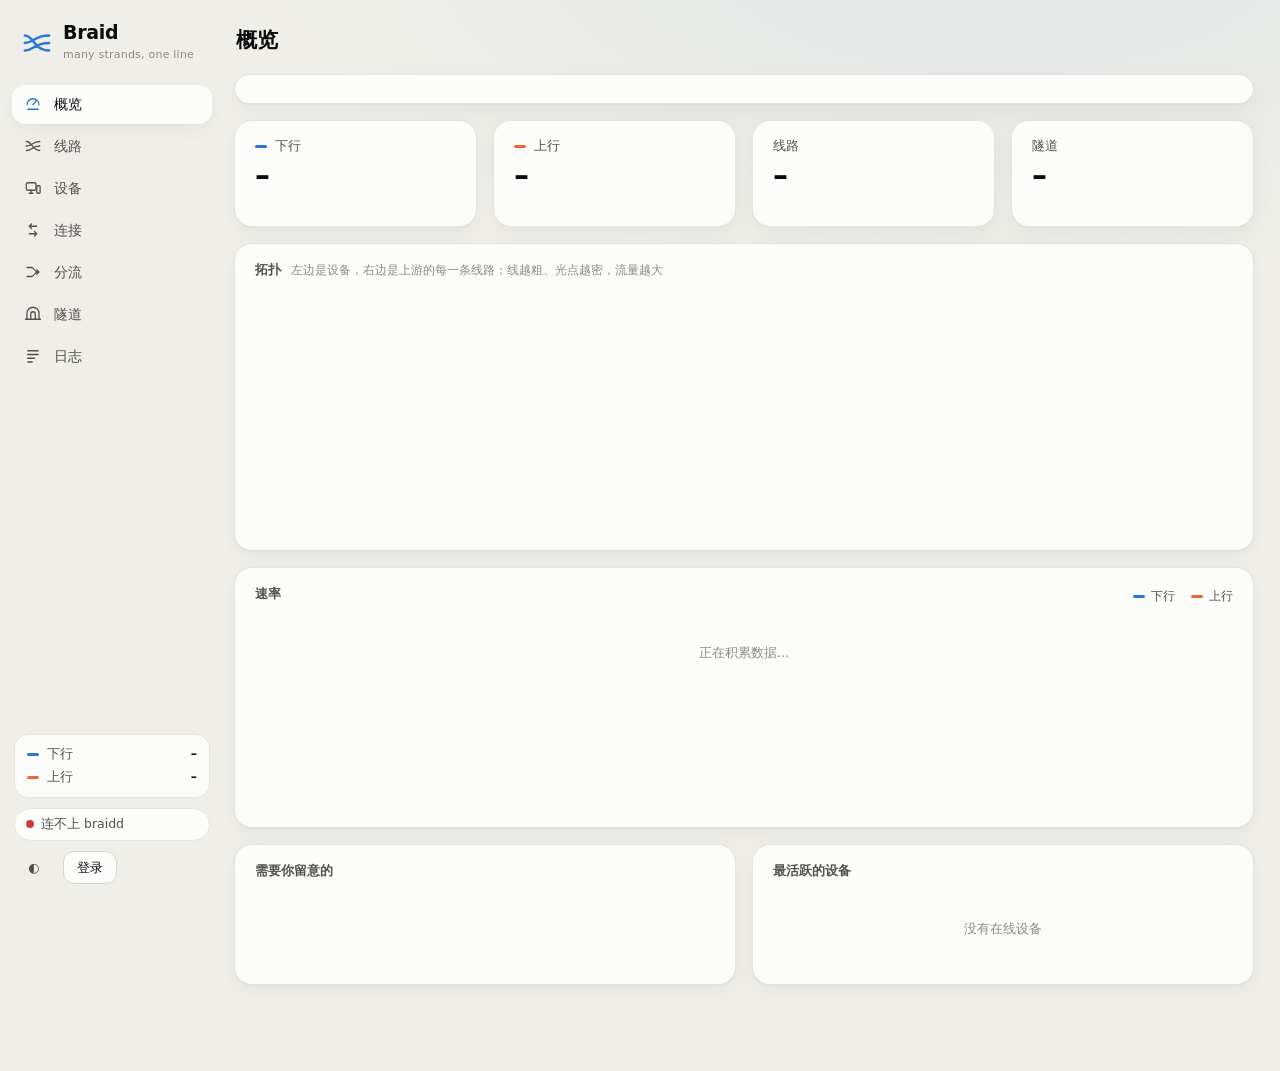
==== commit 3c3eb7fc: "Dashboard: tiles, live topology, connections, relay cards Borrowed from zashboard: a sidebar that be" ====
--- a/braid/www/braid/index.html
+++ b/braid/www/braid/index.html
@@ -8,68 +8,80 @@
 <style>
 :root {
 	color-scheme: light;
-	--page: #f1f0ea; --surface: #fcfcfb; --raised: #ffffff; --sunk: #f4f3ee; --hair: #e6e5df; --hair-2: #d6d5cd;
+	--page: #efeee8; --surface: #fcfcfb; --raised: #ffffff; --sunk: #f3f2ed; --hair: #e5e4de; --hair-2: #d5d4cc;
 	--ink: #0b0b0b; --ink-2: #52514e; --ink-3: #8b8a83;
-	--series: #2a78d6; --series-wash: rgba(42,120,214,.10); --series-soft: rgba(42,120,214,.28);
+	--down: #2a78d6; --down-wash: rgba(42,120,214,.10); --down-soft: rgba(42,120,214,.26);
+	--up: #eb6834;
 	--good: #0ca30c; --warning: #fab219; --serious: #ec835a; --critical: #d03b3b;
-	--shadow: 0 1px 2px rgba(20,20,18,.04), 0 6px 20px rgba(20,20,18,.04);
-	--r: 16px;
+	--glow: rgba(42,120,214,.07);
+	--shadow: 0 1px 2px rgba(20,20,18,.04), 0 8px 24px rgba(20,20,18,.045);
+	--r: 18px;
 	--sans: ui-sans-serif, system-ui, -apple-system, "Segoe UI", "PingFang SC", "Microsoft YaHei", sans-serif;
 	--mono: ui-monospace, "SF Mono", "Cascadia Mono", Menlo, Consolas, monospace;
 }
 @media (prefers-color-scheme: dark) {
 	:root:where(:not([data-theme="light"])) {
 		color-scheme: dark;
-		--page: #0d0d0c; --surface: #191918; --raised: #232321; --sunk: #141413; --hair: #2a2a28; --hair-2: #3a3a37;
+		--page: #0c0c0b; --surface: #181817; --raised: #222220; --sunk: #121211; --hair: #272725; --hair-2: #383835;
 		--ink: #ffffff; --ink-2: #c3c2b7; --ink-3: #85847b;
-		--series: #3987e5; --series-wash: rgba(57,135,229,.13); --series-soft: rgba(57,135,229,.32);
-		--shadow: 0 1px 2px rgba(0,0,0,.35), 0 10px 28px rgba(0,0,0,.22);
+		--down: #3987e5; --down-wash: rgba(57,135,229,.13); --down-soft: rgba(57,135,229,.30);
+		--up: #d95926;
+		--glow: rgba(57,135,229,.09);
+		--shadow: 0 1px 2px rgba(0,0,0,.35), 0 12px 32px rgba(0,0,0,.24);
 	}
 }
 :root[data-theme="dark"] {
 	color-scheme: dark;
-	--page: #0d0d0c; --surface: #191918; --raised: #232321; --sunk: #141413; --hair: #2a2a28; --hair-2: #3a3a37;
+	--page: #0c0c0b; --surface: #181817; --raised: #222220; --sunk: #121211; --hair: #272725; --hair-2: #383835;
 	--ink: #ffffff; --ink-2: #c3c2b7; --ink-3: #85847b;
-	--series: #3987e5; --series-wash: rgba(57,135,229,.13); --series-soft: rgba(57,135,229,.32);
-	--shadow: 0 1px 2px rgba(0,0,0,.35), 0 10px 28px rgba(0,0,0,.22);
+	--down: #3987e5; --down-wash: rgba(57,135,229,.13); --down-soft: rgba(57,135,229,.30);
+	--up: #d95926;
+	--glow: rgba(57,135,229,.09);
+	--shadow: 0 1px 2px rgba(0,0,0,.35), 0 12px 32px rgba(0,0,0,.24);
 }
 * { box-sizing: border-box; }
-html, body { margin: 0; height: 100%; }
-body { background: var(--page); color: var(--ink); font: 14px/1.5 var(--sans); -webkit-font-smoothing: antialiased; }
+html, body { margin: 0; min-height: 100%; }
+body { background: radial-gradient(1100px 520px at 78% -8%, var(--glow), transparent 70%) fixed, var(--page); color: var(--ink); font: 14px/1.5 var(--sans); -webkit-font-smoothing: antialiased; }
 button, input, select { font: inherit; color: inherit; }
 a { color: inherit; }
 
-/* --- shell: sidebar + page */
-.shell { display: grid; grid-template-columns: 212px minmax(0, 1fr); min-height: 100%; }
-nav { position: sticky; top: 0; height: 100vh; padding: 18px 12px; display: flex; flex-direction: column; gap: 4px; }
-.mark { display: flex; align-items: center; gap: 10px; padding: 4px 10px 16px; text-decoration: none; }
-.mark svg { width: 28px; height: 28px; }
-.mark b { font-size: 18px; font-weight: 650; letter-spacing: -.01em; display: block; line-height: 1.1; }
+/* --- shell */
+.shell { display: grid; grid-template-columns: 224px minmax(0, 1fr); min-height: 100vh; }
+nav { position: sticky; top: 0; height: 100vh; padding: 20px 12px 16px; display: flex; flex-direction: column; gap: 3px; }
+.mark { display: flex; align-items: center; gap: 11px; padding: 2px 10px 18px; text-decoration: none; }
+.mark svg { width: 30px; height: 30px; }
+.mark b { font-size: 19px; font-weight: 660; letter-spacing: -.015em; display: block; line-height: 1.1; }
 .mark small { color: var(--ink-3); font-size: 11px; letter-spacing: .02em; }
-nav a.item { display: flex; align-items: center; gap: 11px; padding: 9px 12px; border-radius: 12px; text-decoration: none; color: var(--ink-2); font-weight: 520; }
+nav a.item { display: flex; align-items: center; gap: 12px; padding: 9px 12px; border-radius: 13px; text-decoration: none; color: var(--ink-2); font-weight: 520; transition: background .15s, color .15s; }
 nav a.item svg { width: 18px; height: 18px; flex: none; fill: none; stroke: currentColor; stroke-width: 1.7; stroke-linecap: round; stroke-linejoin: round; }
-nav a.item:hover { background: var(--surface); color: var(--ink); }
+nav a.item:hover { background: color-mix(in srgb, var(--ink) 5%, transparent); color: var(--ink); }
 nav a.item.on { background: var(--surface); color: var(--ink); box-shadow: var(--shadow); }
-nav a.item .n { margin-left: auto; font-size: 11.5px; color: var(--ink-3); font-variant-numeric: tabular-nums; }
-nav .foot { margin-top: auto; display: grid; gap: 8px; padding: 0 2px; }
-main { padding: 20px 24px 56px 8px; max-width: 1180px; width: 100%; }
-main > h1 { font-size: 20px; font-weight: 650; letter-spacing: -.01em; margin: 6px 2px 16px; display: flex; align-items: baseline; gap: 12px; }
-main > h1 small { font-size: 13px; font-weight: 400; color: var(--ink-3); }
-.page { display: none; } .page.on { display: grid; gap: 16px; }
-@media (max-width: 860px) {
+nav a.item.on svg { stroke: var(--down); }
+nav a.item .n { margin-left: auto; font-size: 11.5px; color: var(--ink-3); font-variant-numeric: tabular-nums; font-style: normal; }
+nav .foot { margin-top: auto; display: grid; gap: 10px; padding: 0 2px; }
+.meter { background: var(--surface); border: 1px solid var(--hair); border-radius: 14px; padding: 10px 12px; display: grid; gap: 4px; font-variant-numeric: tabular-nums; font-size: 12.5px; }
+.meter div { display: flex; align-items: center; gap: 8px; color: var(--ink-2); }
+.meter div b { margin-left: auto; color: var(--ink); font-weight: 560; }
+.key { width: 12px; height: 3px; border-radius: 2px; background: var(--down); flex: none; display: inline-block; } .key.up { background: var(--up); }
+main { padding: 22px 26px 64px 10px; max-width: 1220px; width: 100%; }
+.head { display: flex; align-items: center; gap: 12px; margin: 2px 2px 16px; min-height: 34px; }
+.head h1 { font-size: 21px; font-weight: 660; letter-spacing: -.015em; margin: 0; }
+.head small { font-size: 13px; color: var(--ink-3); }
+.page { display: none; } .page.on { display: grid; gap: 16px; animation: rise .22s ease; }
+@keyframes rise { from { opacity: 0; transform: translateY(4px); } to { opacity: 1; transform: none; } }
+@media (max-width: 880px) {
 	.shell { grid-template-columns: 1fr; }
-	nav { position: static; height: auto; flex-direction: row; flex-wrap: wrap; align-items: center; padding: 12px; }
-	.mark { padding: 0 8px 0 4px; } .mark small { display: none; }
-	nav a.item span, nav a.item .n { display: none; } nav a.item { padding: 9px; }
-	nav .foot { margin: 0 0 0 auto; display: flex; }
-	main { padding: 4px 12px 40px; }
+	nav { position: fixed; inset: auto 0 0 0; height: auto; flex-direction: row; justify-content: space-around; padding: 6px 6px calc(6px + env(safe-area-inset-bottom)); background: color-mix(in srgb, var(--surface) 92%, transparent); backdrop-filter: blur(14px); border-top: 1px solid var(--hair); z-index: 5; }
+	.mark, nav .foot, nav a.item span, nav a.item .n { display: none; }
+	nav a.item { padding: 10px 12px; }
+	main { padding: 14px 12px 88px; }
 }
 
 /* --- pieces */
-.pill { display: inline-flex; align-items: center; gap: 7px; padding: 6px 11px; border-radius: 999px; background: var(--surface); border: 1px solid var(--hair); font-size: 12.5px; color: var(--ink-2); white-space: nowrap; cursor: default; }
-.dot { width: 8px; height: 8px; border-radius: 50%; background: var(--ink-3); flex: none; }
-.dot.good { background: var(--good); } .dot.warning { background: var(--warning); } .dot.critical { background: var(--critical); }
-.btn { border: 1px solid var(--hair-2); background: var(--surface); border-radius: 10px; padding: 6px 12px; cursor: pointer; font-size: 13px; }
+.pill { display: inline-flex; align-items: center; gap: 7px; padding: 6px 11px; border-radius: 999px; background: var(--surface); border: 1px solid var(--hair); font-size: 12.5px; color: var(--ink-2); white-space: nowrap; }
+.dot { width: 8px; height: 8px; border-radius: 50%; background: var(--ink-3); flex: none; display: inline-block; }
+.dot.good { background: var(--good); } .dot.warning { background: var(--warning); } .dot.serious { background: var(--serious); } .dot.critical { background: var(--critical); }
+.btn { border: 1px solid var(--hair-2); background: var(--surface); border-radius: 11px; padding: 6px 13px; cursor: pointer; font-size: 13px; transition: border-color .15s; }
 .btn:hover { border-color: var(--ink-3); }
 .btn.primary { background: var(--ink); color: var(--page); border-color: var(--ink); }
 .btn.ghost { border-color: transparent; background: transparent; color: var(--ink-2); }
@@ -77,101 +89,116 @@
 .row { display: flex; align-items: center; gap: 10px; flex-wrap: wrap; }
 .spacer { flex: 1; }
 .card { background: var(--surface); border: 1px solid var(--hair); border-radius: var(--r); box-shadow: var(--shadow); min-width: 0; }
-.card > h2 { margin: 0; padding: 16px 18px 0; font-size: 13px; font-weight: 600; color: var(--ink-2); display: flex; align-items: baseline; gap: 10px; }
+.card > h2 { margin: 0; padding: 16px 20px 0; font-size: 13px; font-weight: 600; color: var(--ink-2); display: flex; align-items: baseline; gap: 10px; }
 .card > h2 small { font-weight: 400; color: var(--ink-3); font-size: 12px; }
-.card .body { padding: 12px 18px 18px; }
+.card .body { padding: 12px 20px 20px; }
 .grid { display: grid; gap: 16px; }
-.g2 { grid-template-columns: repeat(2, minmax(0, 1fr)); } .g3 { grid-template-columns: repeat(3, minmax(0, 1fr)); }
-@media (max-width: 1040px) { .g3 { grid-template-columns: 1fr; } .g2 { grid-template-columns: 1fr; } }
+.g2 { grid-template-columns: repeat(2, minmax(0, 1fr)); } .g4 { grid-template-columns: repeat(4, minmax(0, 1fr)); }
+@media (max-width: 1080px) { .g4 { grid-template-columns: repeat(2, minmax(0, 1fr)); } .g2 { grid-template-columns: 1fr; } }
 .muted { color: var(--ink-3); }
-.seg { display: inline-flex; border: 1px solid var(--hair-2); border-radius: 10px; overflow: hidden; background: var(--sunk); }
-.seg button { border: 0; background: transparent; padding: 5px 12px; cursor: pointer; font-size: 12.5px; color: var(--ink-2); }
-.seg button.on { background: var(--ink); color: var(--page); }
-select { border: 1px solid var(--hair-2); background: var(--sunk); border-radius: 9px; padding: 5px 8px; font-size: 12.5px; }
+.seg { display: inline-flex; border: 1px solid var(--hair-2); border-radius: 11px; overflow: hidden; background: var(--sunk); padding: 2px; gap: 2px; }
+.seg button { border: 0; background: transparent; padding: 4px 12px; cursor: pointer; font-size: 12.5px; color: var(--ink-2); border-radius: 8px; transition: background .15s; }
+.seg button.on { background: var(--raised); color: var(--ink); box-shadow: 0 1px 2px rgba(0,0,0,.12); font-weight: 560; }
+select, input.search { border: 1px solid var(--hair-2); background: var(--sunk); border-radius: 10px; padding: 6px 10px; font-size: 12.5px; }
+input.search { width: 260px; max-width: 100%; } input.search:focus { outline: 0; border-color: var(--down); }
 .state { display: inline-flex; align-items: center; gap: 6px; color: var(--ink-2); }
 .state svg { width: 14px; height: 14px; flex: none; }
-.empty { color: var(--ink-3); font-size: 13px; padding: 22px 0; text-align: center; }
-
-/* --- hero */
-.hero { display: grid; grid-template-columns: 300px minmax(0, 1fr); height: 236px; overflow: hidden; }
-.hero .figure { padding: 22px 0 20px 24px; display: flex; flex-direction: column; justify-content: space-between; z-index: 1; }
-.hero .label { color: var(--ink-2); font-size: 13px; }
-.hero .value { font-size: 56px; font-weight: 620; letter-spacing: -.035em; line-height: 1.05; margin-top: 4px; }
-.hero .value span { font-size: 18px; font-weight: 500; letter-spacing: 0; color: var(--ink-2); margin-left: 6px; }
-.facts { display: grid; grid-template-columns: repeat(2, auto); gap: 8px 22px; justify-content: start; }
-.fact .k { color: var(--ink-3); font-size: 12px; }
-.fact .v { font-size: 16px; font-weight: 560; }
-.fact .v small { font-size: 12px; font-weight: 400; color: var(--ink-3); margin-left: 3px; }
-.hero .stage { position: relative; min-height: 0; }
-.hero canvas { position: absolute; inset: 0; width: 100%; height: 100%; display: block; }
-.hero .cap { position: absolute; right: 16px; bottom: 12px; font-size: 11.5px; color: var(--ink-3); }
-@media (max-width: 760px) { .hero { grid-template-columns: 1fr; grid-template-rows: auto 160px; height: auto; } .hero .figure { padding: 18px 18px 4px; gap: 14px; } .hero .value { font-size: 44px; } }
+.empty { color: var(--ink-3); font-size: 13px; padding: 26px 0; text-align: center; }
+.empty:empty { display: none; }
+.badge { display: inline-flex; align-items: center; gap: 6px; font-size: 12px; padding: 2px 9px; border-radius: 999px; border: 1px solid var(--hair-2); color: var(--ink-2); white-space: nowrap; font-variant-numeric: tabular-nums; }
+.badge i { width: 6px; height: 6px; border-radius: 50%; background: var(--ink-3); flex: none; }
+.badge.tunnel i { background: var(--down); } .badge.direct i { background: var(--good); } .badge.drop i { background: var(--critical); }
+.hint { color: var(--ink-3); font-size: 12px; margin-top: 10px; }
 
 /* --- site banner */
-.site { display: flex; align-items: center; gap: 14px; padding: 14px 18px; flex-wrap: wrap; }
+.site { display: flex; align-items: center; gap: 14px; padding: 14px 20px; flex-wrap: wrap; }
 .site .what { flex: 1; min-width: 220px; }
-.site .what b { font-size: 15px; font-weight: 600; display: block; }
+.site .what b { font-size: 15px; font-weight: 620; display: block; }
 .site .what span { color: var(--ink-3); font-size: 12.5px; }
 
+/* --- stat tiles */
+.tile { padding: 16px 20px 14px; display: grid; gap: 2px; position: relative; overflow: hidden; }
+.tile .k { color: var(--ink-2); font-size: 12.5px; display: flex; align-items: center; gap: 8px; }
+.tile .v { font-size: 30px; font-weight: 640; letter-spacing: -.03em; line-height: 1.15; }
+.tile .v span { font-size: 13px; font-weight: 500; letter-spacing: 0; color: var(--ink-2); margin-left: 5px; }
+.tile .s { color: var(--ink-3); font-size: 12px; min-height: 18px; overflow: hidden; text-overflow: ellipsis; white-space: nowrap; position: relative; z-index: 1; }
+.tile svg.mini { position: absolute; right: 0; bottom: 0; width: 55%; height: 44px; opacity: .9; }
+.tile svg.mini path { fill: none; stroke-width: 1.6; stroke-linejoin: round; stroke-linecap: round; }
+
+/* --- topology */
+.topo { position: relative; height: 270px; }
+.topo canvas { position: absolute; inset: 0; width: 100%; height: 100%; display: block; }
+.topo .cap { position: absolute; bottom: 12px; font-size: 11.5px; color: var(--ink-3); }
+@media (max-width: 760px) { .topo { height: 220px; } }
+
 /* --- chart */
-.chart { position: relative; height: 180px; }
+.chart { position: relative; height: 190px; }
 .chart svg { width: 100%; height: 100%; display: block; overflow: visible; }
 .chart .grid-line { stroke: var(--hair); stroke-width: 1; }
 .chart .tick { fill: var(--ink-3); font-size: 11px; }
-.chart .line { fill: none; stroke: var(--series); stroke-width: 2; stroke-linejoin: round; stroke-linecap: round; }
-.chart .area { fill: var(--series-wash); }
+.chart .line { fill: none; stroke-width: 2; stroke-linejoin: round; stroke-linecap: round; }
+.chart .area { fill: var(--down-wash); }
 .chart .cross { stroke: var(--hair-2); stroke-width: 1; }
-.chart .mk { fill: var(--series); stroke: var(--surface); stroke-width: 2; }
-.tip { position: absolute; pointer-events: none; background: var(--raised); border: 1px solid var(--hair-2); border-radius: 10px; padding: 7px 10px; box-shadow: var(--shadow); font-size: 12px; white-space: nowrap; transform: translate(-50%, -100%); opacity: 0; transition: opacity .12s; }
-.tip b { display: block; font-size: 14px; font-weight: 620; } .tip span { color: var(--ink-3); }
+.chart .mk { stroke: var(--surface); stroke-width: 2; }
+.legend { display: flex; gap: 16px; margin-left: auto; font-size: 12px; color: var(--ink-2); font-weight: 400; }
+.legend span { display: inline-flex; align-items: center; gap: 6px; }
+.tip { position: absolute; pointer-events: none; background: var(--raised); border: 1px solid var(--hair-2); border-radius: 11px; padding: 8px 11px; box-shadow: var(--shadow); font-size: 12px; white-space: nowrap; transform: translate(-50%, -100%); opacity: 0; transition: opacity .12s; display: grid; gap: 2px; }
+.tip div { display: flex; align-items: center; gap: 7px; } .tip b { font-size: 13.5px; font-weight: 620; } .tip span { color: var(--ink-3); }
 
 /* --- tables */
-.scroll { overflow-x: auto; margin: 0 -18px; padding: 0 18px; }
+.scroll { overflow-x: auto; margin: 0 -20px; padding: 0 20px; }
 table { width: 100%; border-collapse: collapse; font-variant-numeric: tabular-nums; }
-th { text-align: left; font-weight: 500; color: var(--ink-3); font-size: 12px; padding: 8px 12px 8px 0; border-bottom: 1px solid var(--hair); white-space: nowrap; }
-td { padding: 8px 12px 8px 0; border-bottom: 1px solid var(--hair); white-space: nowrap; vertical-align: middle; }
+th { text-align: left; font-weight: 500; color: var(--ink-3); font-size: 12px; padding: 8px 14px 8px 0; border-bottom: 1px solid var(--hair); white-space: nowrap; }
+td { padding: 8px 14px 8px 0; border-bottom: 1px solid var(--hair); white-space: nowrap; vertical-align: middle; }
 tbody tr:last-child td { border-bottom: 0; }
-tbody tr:hover { background: color-mix(in srgb, var(--series) 5%, transparent); }
+tbody tr:hover { background: color-mix(in srgb, var(--down) 5%, transparent); }
 .num { text-align: right; }
 .t1 { font-weight: 560; } .t2 { color: var(--ink-3); font-family: var(--mono); font-size: 11.5px; }
-.bar { display: inline-block; width: 88px; height: 6px; border-radius: 3px; background: var(--hair); vertical-align: middle; margin-right: 8px; overflow: hidden; }
-.bar i { display: block; height: 100%; border-radius: 0 3px 3px 0; background: var(--series); transition: width .5s ease; }
+.bar { display: inline-block; width: 84px; height: 6px; border-radius: 3px; background: var(--hair); vertical-align: middle; margin-right: 8px; overflow: hidden; }
+.bar i { display: block; height: 100%; border-radius: 0 3px 3px 0; background: var(--down); transition: width .5s ease; }
+.bar.up i { background: var(--up); }
 .spark { width: 110px; height: 24px; display: block; }
-.spark path { fill: none; stroke: var(--series); stroke-width: 1.5; stroke-linejoin: round; stroke-linecap: round; }
+.spark path { fill: none; stroke: var(--down); stroke-width: 1.5; stroke-linejoin: round; stroke-linecap: round; }
 tr.off td { color: var(--ink-3); } tr.off .t1 { font-weight: 450; }
-input.name { border: 1px solid transparent; background: transparent; border-radius: 7px; padding: 2px 6px; margin-left: -6px; font-weight: 560; width: 170px; }
-input.name:hover { border-color: var(--hair-2); } input.name:focus { outline: 0; border-color: var(--series); background: var(--sunk); }
+input.name { border: 1px solid transparent; background: transparent; border-radius: 8px; padding: 2px 6px; margin-left: -6px; font-weight: 560; width: 170px; }
+input.name:hover { border-color: var(--hair-2); } input.name:focus { outline: 0; border-color: var(--down); background: var(--sunk); }
+td.dst { max-width: 300px; } td.dst div { overflow: hidden; text-overflow: ellipsis; }
+td .badge { max-width: 280px; overflow: hidden; text-overflow: ellipsis; display: inline-block; vertical-align: middle; }
+td .badge i { display: inline-block; margin-right: 6px; vertical-align: middle; }
 
 /* --- pattern */
 .pattern { display: flex; gap: 2px; height: 18px; margin: 4px 0 2px; }
-.pattern i { flex: 1; min-width: 1px; border-radius: 2px; background: var(--series-soft); transition: background .12s, transform .12s; }
-.pattern i.on { background: var(--series); transform: scaleY(1.25); }
+.pattern i { flex: 1; min-width: 1px; border-radius: 2px; background: var(--down-soft); transition: background .12s, transform .12s; }
+.pattern i.on { background: var(--down); transform: scaleY(1.25); }
 .pattern.dim i:not(.on) { background: var(--hair); }
-.hint { color: var(--ink-3); font-size: 12px; margin-top: 8px; }
-
-/* --- rules pipeline */
-.flow { display: grid; gap: 0; }
-.step { display: grid; grid-template-columns: 30px minmax(0, 1fr) 150px 92px; gap: 12px; align-items: center; padding: 11px 0; border-top: 1px solid var(--hair); }
+
+/* --- rules */
+.step { display: grid; grid-template-columns: 30px minmax(0, 1fr) 150px 100px; gap: 12px; align-items: center; padding: 11px 0; border-top: 1px solid var(--hair); }
 .step:first-child { border-top: 0; }
 .step .no { width: 24px; height: 24px; border-radius: 50%; background: var(--sunk); border: 1px solid var(--hair-2); display: grid; place-items: center; font-size: 12px; color: var(--ink-2); font-variant-numeric: tabular-nums; }
 .step .t { font-weight: 560; } .step .d { color: var(--ink-3); font-size: 12.5px; }
 .step .share { height: 6px; border-radius: 3px; background: var(--hair); overflow: hidden; }
-.step .share i { display: block; height: 100%; background: var(--series); border-radius: 0 3px 3px 0; transition: width .5s ease; }
+.step .share i { display: block; height: 100%; background: var(--down); border-radius: 0 3px 3px 0; transition: width .5s ease; }
 .step .cnt { font-size: 12px; color: var(--ink-3); font-variant-numeric: tabular-nums; text-align: right; }
-.verdict { display: inline-flex; align-items: center; gap: 5px; font-size: 12px; padding: 2px 9px; border-radius: 999px; border: 1px solid var(--hair-2); color: var(--ink-2); white-space: nowrap; justify-self: end; }
-.verdict i { width: 6px; height: 6px; border-radius: 50%; background: var(--ink-3); }
-.verdict.tunnel i { background: var(--series); } .verdict.direct i { background: var(--good); } .verdict.drop i { background: var(--critical); }
-@media (max-width: 760px) { .step { grid-template-columns: 30px minmax(0, 1fr) 92px; } .step .meter { display: none; } }
+.step .badge { justify-self: end; }
+@media (max-width: 760px) { .step { grid-template-columns: 30px minmax(0, 1fr) 100px; } .step .meterbox { display: none; } }
+
+/* --- relays */
+.relays { display: grid; grid-template-columns: repeat(auto-fill, minmax(210px, 1fr)); gap: 10px; }
+.relay { border: 1px solid var(--hair); background: var(--sunk); border-radius: 14px; padding: 11px 13px; cursor: pointer; display: grid; gap: 6px; transition: border-color .15s, transform .15s; text-align: left; }
+.relay:hover { border-color: var(--ink-3); transform: translateY(-1px); }
+.relay.sel { border-color: var(--down); box-shadow: 0 0 0 1px var(--down) inset; background: var(--surface); }
+.relay .name { font-weight: 560; overflow: hidden; text-overflow: ellipsis; white-space: nowrap; }
+.relay .meta { display: flex; align-items: center; justify-content: space-between; gap: 8px; color: var(--ink-3); font-size: 12px; }
 
 /* --- lists */
-.kv { display: grid; grid-template-columns: auto 1fr; gap: 6px 14px; margin: 0; }
+.kv { display: grid; grid-template-columns: auto 1fr; gap: 7px 14px; margin: 0; }
 .kv dt { color: var(--ink-3); } .kv dd { margin: 0; text-align: right; font-weight: 520; overflow: hidden; text-overflow: ellipsis; white-space: nowrap; }
 .list { list-style: none; margin: 0; padding: 0; }
-.list li { display: flex; align-items: center; gap: 8px; padding: 7px 0; border-top: 1px solid var(--hair); font-size: 13px; }
+.list li { display: flex; align-items: center; gap: 8px; padding: 8px 0; border-top: 1px solid var(--hair); font-size: 13px; }
 .list li:first-child { border-top: 0; }
 .list li .name { flex: 1; overflow: hidden; text-overflow: ellipsis; white-space: nowrap; }
 .list li .meta { color: var(--ink-3); font-variant-numeric: tabular-nums; font-size: 12px; }
-.list li.sel .name { font-weight: 600; } .list li.pick { cursor: pointer; } .list li.pick:hover .name { text-decoration: underline; }
 .check { display: flex; gap: 9px; align-items: flex-start; padding: 8px 0; border-top: 1px solid var(--hair); font-size: 13px; }
 .check:first-child { border-top: 0; }
 .check svg { width: 15px; height: 15px; flex: none; margin-top: 2px; }
@@ -186,53 +213,52 @@
 .opt .what { flex: 1; min-width: 200px; } .opt .what b { font-weight: 560; display: block; } .opt .what span { color: var(--ink-3); font-size: 12.5px; }
 
 /* --- dialog */
-.scrim { position: fixed; inset: 0; background: rgba(0,0,0,.45); display: none; place-items: center; z-index: 10; padding: 16px; }
+.scrim { position: fixed; inset: 0; background: rgba(0,0,0,.45); backdrop-filter: blur(3px); display: none; place-items: center; z-index: 10; padding: 16px; }
 .scrim.open { display: grid; }
-.dialog { width: min(380px, 100%); background: var(--surface); border: 1px solid var(--hair); border-radius: var(--r); box-shadow: var(--shadow); padding: 20px; display: grid; gap: 10px; }
+.dialog { width: min(380px, 100%); background: var(--surface); border: 1px solid var(--hair); border-radius: var(--r); box-shadow: var(--shadow); padding: 22px; display: grid; gap: 10px; }
 .dialog b { font-size: 16px; } .dialog p { margin: 0; color: var(--ink-3); font-size: 12.5px; }
-.dialog input { width: 100%; padding: 8px 10px; border-radius: 10px; border: 1px solid var(--hair-2); background: var(--raised); }
+.dialog input { width: 100%; padding: 9px 11px; border-radius: 11px; border: 1px solid var(--hair-2); background: var(--raised); }
 .err { color: var(--critical); font-size: 12.5px; min-height: 18px; }
-.toast { position: fixed; left: 50%; bottom: 24px; transform: translate(-50%, 20px); background: var(--ink); color: var(--page); padding: 8px 14px; border-radius: 10px; font-size: 13px; opacity: 0; transition: all .2s; pointer-events: none; z-index: 20; }
+.toast { position: fixed; left: 50%; bottom: 28px; transform: translate(-50%, 20px); background: var(--ink); color: var(--page); padding: 8px 15px; border-radius: 11px; font-size: 13px; opacity: 0; transition: all .2s; pointer-events: none; z-index: 20; }
 .toast.on { opacity: 1; transform: translate(-50%, 0); }
-@media (prefers-reduced-motion: reduce) { * { transition: none !important; } }
+@media (prefers-reduced-motion: reduce) { * { transition: none !important; animation: none !important; } }
 </style>
 </head>
 <body>
 <div class="shell">
 <nav>
 	<a class="mark" href="#/overview">
-		<svg viewBox="0 0 32 32" aria-hidden="true"><path d="M3 8c10 0 9 16 26 16M3 16c10 0 9-8 26-8M3 24c10 0 9-8 26-8" fill="none" stroke="var(--series)" stroke-width="2.6" stroke-linecap="round"/></svg>
+		<svg viewBox="0 0 32 32" aria-hidden="true"><path d="M3 8c10 0 9 16 26 16M3 16c10 0 9-8 26-8M3 24c10 0 9-8 26-8" fill="none" stroke="var(--down)" stroke-width="2.6" stroke-linecap="round"/></svg>
 		<div><b>Braid</b><small>many strands, one line</small></div>
 	</a>
-	<a class="item" href="#/overview" data-p="overview"><svg viewBox="0 0 24 24"><path d="M4 13a8 8 0 1 1 16 0M12 13l4-5M5 19h14"/></svg><span>概览</span></a>
-	<a class="item" href="#/strands" data-p="strands"><svg viewBox="0 0 24 24"><path d="M3 6c8 0 8 12 18 12M3 12c8 0 8-6 18-6M3 18c8 0 8-6 18-6"/></svg><span>线路</span><i class="n" id="n-strands"></i></a>
-	<a class="item" href="#/devices" data-p="devices"><svg viewBox="0 0 24 24"><rect x="3" y="5" width="13" height="10" rx="2"/><path d="M7 19h5M9.5 15v4"/><rect x="17" y="9" width="4.5" height="10" rx="1.2"/></svg><span>设备</span><i class="n" id="n-devices"></i></a>
-	<a class="item" href="#/rules" data-p="rules"><svg viewBox="0 0 24 24"><path d="M4 6h6c4 0 4 6 8 6h2M4 18h6c4 0 4-6 8-6M17 9l3 3-3 3"/></svg><span>分流</span></a>
-	<a class="item" href="#/tunnel" data-p="tunnel"><svg viewBox="0 0 24 24"><path d="M4 19V11a8 8 0 0 1 16 0v8M9 19v-7a3 3 0 0 1 6 0v7M2 19h20"/></svg><span>隧道</span></a>
-	<a class="item" href="#/log" data-p="log"><svg viewBox="0 0 24 24"><path d="M5 5h14M5 10h14M5 15h9M5 20h6"/></svg><span>日志</span></a>
+	<a class="item" href="#/overview" data-p="overview" title="概览"><svg viewBox="0 0 24 24"><path d="M4 13a8 8 0 1 1 16 0M12 13l4-5M5 19h14"/></svg><span>概览</span></a>
+	<a class="item" href="#/strands" data-p="strands" title="线路"><svg viewBox="0 0 24 24"><path d="M3 6c8 0 8 12 18 12M3 12c8 0 8-6 18-6M3 18c8 0 8-6 18-6"/></svg><span>线路</span><i class="n" id="n-strands"></i></a>
+	<a class="item" href="#/devices" data-p="devices" title="设备"><svg viewBox="0 0 24 24"><rect x="3" y="5" width="13" height="10" rx="2"/><path d="M7 19h5M9.5 15v4"/><rect x="17" y="9" width="4.5" height="10" rx="1.2"/></svg><span>设备</span><i class="n" id="n-devices"></i></a>
+	<a class="item" href="#/connections" data-p="connections" title="连接"><svg viewBox="0 0 24 24"><path d="M7 7h10M7 7l3-3M7 7l3 3M17 17H7M17 17l-3-3M17 17l-3 3"/></svg><span>连接</span><i class="n" id="n-conn"></i></a>
+	<a class="item" href="#/rules" data-p="rules" title="分流"><svg viewBox="0 0 24 24"><path d="M4 6h6c4 0 4 6 8 6h2M4 18h6c4 0 4-6 8-6M17 9l3 3-3 3"/></svg><span>分流</span></a>
+	<a class="item" href="#/tunnel" data-p="tunnel" title="隧道"><svg viewBox="0 0 24 24"><path d="M4 19V11a8 8 0 0 1 16 0v8M9 19v-7a3 3 0 0 1 6 0v7M2 19h20"/></svg><span>隧道</span></a>
+	<a class="item" href="#/log" data-p="log" title="日志"><svg viewBox="0 0 24 24"><path d="M5 5h14M5 10h14M5 15h9M5 20h6"/></svg><span>日志</span></a>
 	<div class="foot">
+		<div class="meter"><div><i class="key"></i>下行<b id="m-down">–</b></div><div><i class="key up"></i>上行<b id="m-up">–</b></div></div>
 		<span class="pill" id="health"><i class="dot"></i><span>连接中…</span></span>
 		<div class="row"><button class="btn ghost" id="theme" title="切换明暗">◐</button><button class="btn" id="auth">登录</button></div>
 	</div>
 </nav>
 <main>
-	<h1 id="title">概览 <small id="subtitle"></small></h1>
+	<div class="head"><h1 id="title">概览</h1><small id="subtitle"></small><div class="spacer"></div><div class="row" id="actions"></div></div>
 
 	<section class="page" data-p="overview">
 		<div class="card site" id="site"></div>
-		<div class="card hero">
-			<div class="figure">
-				<div><div class="label">下行</div><div class="value" id="rate">–<span></span></div></div>
-				<div class="facts">
-					<div class="fact"><div class="k">线路</div><div class="v" id="f-strands">–</div></div>
-					<div class="fact"><div class="k">隧道延迟</div><div class="v" id="f-tunnel">–</div></div>
-					<div class="fact"><div class="k">在线设备</div><div class="v" id="f-dev">–</div></div>
-					<div class="fact"><div class="k">活动连接</div><div class="v" id="f-ct">–</div></div>
-				</div>
-			</div>
-			<div class="stage"><canvas id="braid" aria-label="每条线路的实时负载"></canvas><div class="cap" id="braid-cap"></div></div>
+		<div class="grid g4">
+			<div class="card tile"><div class="k"><i class="key"></i>下行</div><div class="v" id="t-down">–<span></span></div><div class="s" id="t-down-s"></div><svg class="mini" id="mini-down" viewBox="0 0 120 44" preserveAspectRatio="none" aria-hidden="true"></svg></div>
+			<div class="card tile"><div class="k"><i class="key up"></i>上行</div><div class="v" id="t-up">–<span></span></div><div class="s" id="t-up-s"></div><svg class="mini" id="mini-up" viewBox="0 0 120 44" preserveAspectRatio="none" aria-hidden="true"></svg></div>
+			<div class="card tile"><div class="k">线路</div><div class="v" id="t-strands">–<span></span></div><div class="s" id="t-strands-s"></div></div>
+			<div class="card tile"><div class="k">隧道</div><div class="v" id="t-tunnel">–<span></span></div><div class="s" id="t-tunnel-s"></div></div>
 		</div>
-		<div class="card"><h2>下行速率 <small id="chart-range"></small></h2><div class="body"><div class="chart" id="chart"><div class="tip" id="tip"></div></div></div></div>
+		<div class="card"><h2>拓扑 <small>左边是设备，右边是上游的每一条线路；线越粗、光点越密，流量越大</small></h2>
+			<div class="topo"><canvas id="topo" aria-label="设备经 Braid 到各条线路的实时流量"></canvas><div class="cap" style="left:20px" id="cap-dev"></div><div class="cap" style="right:20px" id="cap-str"></div></div>
+		</div>
+		<div class="card"><h2>速率 <small id="chart-range"></small><span class="legend"><span><i class="key"></i>下行</span><span><i class="key up"></i>上行</span></span></h2><div class="body"><div class="chart" id="chart"><div class="tip" id="tip"></div></div></div></div>
 		<div class="grid g2">
 			<div class="card"><h2>需要你留意的</h2><div class="body" id="attention"></div></div>
 			<div class="card"><h2>最活跃的设备</h2><div class="body"><ul class="list" id="top-dev"></ul></div></div>
@@ -242,26 +268,36 @@
 	<section class="page" data-p="strands">
 		<div class="card"><h2>编织 <small id="weave-cap"></small></h2><div class="body">
 			<div class="pattern" id="pattern" aria-hidden="true"></div>
-			<div class="hint">图样：每格是一个槽位，新连接依次落入；格子多的线路分到的新连接多。悬停下方线路可高亮它占的槽位。</div>
+			<div class="hint" style="margin-top:8px">图样：每格是一个槽位，新连接依次落入；格子多的线路分到的新连接多。悬停下方线路可高亮它占的槽位。</div>
 			<div style="height:10px"></div>
-			<div class="opt"><div class="what"><b>分配策略</b><span>按余量：新连接偏向空闲线路，每几秒按实测负载重排。均分：永远平均。</span></div><div class="seg" data-key="weave.policy" data-opts="headroom:按余量,even:均分"></div></div>
+			<div class="opt"><div class="what"><b>分配策略</b><span>按余量：新连接偏向空闲线路，上下行都算，每几秒按实测负载重排。均分：永远平均。</span></div><div class="seg" data-key="weave.policy" data-opts="headroom:按余量,even:均分"></div></div>
 			<div class="opt"><div class="what"><b>亲和性</b><span>自动：同一设备访问同一网站走同一条线路（不会被网站踢下线），一旦它短时间内开出很多连接（下载、测速）就自动摊开叠加。</span></div><div class="seg" data-key="weave.affinity" data-opts="auto:自动,flow:总是摊开,dest:总是固定"></div></div>
 		</div></div>
-		<div class="card"><h2>线路</h2><div class="body"><div class="scroll"><table>
-			<thead><tr><th>线路</th><th>状态</th><th class="num">首包</th><th>当前速率</th><th class="num">峰值</th><th class="num">槽位</th><th>近 5 分钟</th></tr></thead>
+		<div class="card"><h2>线路 <small>每个身份上下行各约 10 Mbit/s，单个连接快不过一条线路</small></h2><div class="body"><div class="scroll"><table>
+			<thead><tr><th>线路</th><th>状态</th><th class="num">首包</th><th>下行</th><th>上行</th><th class="num">峰值 ↓ / ↑</th><th class="num">槽位</th><th>近 5 分钟</th></tr></thead>
 			<tbody id="strands"></tbody></table></div></div></div>
 	</section>
 
 	<section class="page" data-p="devices">
 		<div class="card"><h2>设备 <small>名字可直接点击修改；去向决定这台设备的流量怎么走</small></h2><div class="body"><div class="scroll"><table>
-			<thead><tr><th>设备</th><th>接入</th><th>下行</th><th class="num">上行</th><th class="num">累计 ↓ / ↑</th><th>去向</th></tr></thead>
+			<thead><tr><th>设备</th><th>接入</th><th>下行</th><th>上行</th><th class="num">累计 ↓ / ↑</th><th>去向</th></tr></thead>
 			<tbody id="devices"></tbody></table></div>
 			<div class="hint">默认：按「分流」页的规则走。直连：这台设备永不进隧道。代理：这台设备的全部流量进隧道（包括国内）。禁网：不能上网，但仍能访问路由器。</div>
 		</div></div>
 	</section>
 
+	<section class="page" data-p="connections">
+		<div class="card"><h2>连接 <small id="conn-cap"></small></h2><div class="body">
+			<div class="row" style="margin-bottom:10px"><input class="search" id="conn-q" placeholder="搜索设备、目的地、线路或中继"><div class="seg" id="conn-route"></div></div>
+			<div class="scroll"><table>
+				<thead><tr><th>设备</th><th>目的地</th><th>去向</th><th class="num">下行</th><th class="num">上行</th><th class="num">累计 ↓ / ↑</th></tr></thead>
+				<tbody id="connections"></tbody></table></div>
+			<div class="empty" id="conn-empty"></div>
+		</div></div>
+	</section>
+
 	<section class="page" data-p="rules">
-		<div class="card"><h2>一个包怎么走 <small>从上到下依次判断，命中即止；右侧是实时命中量</small></h2><div class="body"><div class="flow" id="flow"></div></div></div>
+		<div class="card"><h2>一个包怎么走 <small>从上到下依次判断，命中即止；右侧是实时命中量</small></h2><div class="body" id="flow"></div></div>
 		<div class="card"><h2>规则开关</h2><div class="body">
 			<div class="opt"><div class="what"><b>其余流量</b><span>既不是国内地址、也没被点名进隧道的流量。</span></div><div class="seg" data-key="classify.remainder" data-opts="tunnel:进隧道,direct:直连"></div></div>
 			<div class="opt"><div class="what"><b>QUIC（UDP 443）</b><span>拒绝会让浏览器立刻改用 TCP，对部分中继更稳。</span></div><div class="seg" data-key="classify.quic" data-opts="tunnel:照常,reject:拒绝"></div></div>
@@ -270,33 +306,30 @@
 	</section>
 
 	<section class="page" data-p="tunnel">
-		<div class="grid g2">
-			<div class="card"><h2>隧道</h2><div class="body">
-				<dl class="kv" id="tunnel-kv"></dl>
-				<div style="height:8px"></div>
-				<div class="opt"><div class="what"><b>启用隧道</b><span>关闭后所有流量直连。</span></div><div class="seg" data-key="tunnel.enabled" data-opts="1:开,0:关"></div></div>
-				<div class="opt"><div class="what"><b>隧道故障时</b><span>放行：改为直连，不断网。保持：相关目的地不可达，直到隧道恢复，不会用真实地址访问。</span></div><div class="seg" data-key="tunnel.fail_open" data-opts="1:放行,0:保持"></div></div>
-				<div class="row" style="margin-top:12px"><a class="btn" id="dash" target="_blank" rel="noopener" href="#">打开节点面板 zashboard</a></div>
-			</div></div>
-			<div class="card"><h2>中继 <small>登录后点击即可切换</small></h2><div class="body"><ul class="list" id="relays"></ul></div></div>
-		</div>
+		<div class="card"><h2>隧道</h2><div class="body">
+			<dl class="kv" id="tunnel-kv"></dl>
+			<div style="height:8px"></div>
+			<div class="opt"><div class="what"><b>启用隧道</b><span>关闭后所有流量直连。</span></div><div class="seg" data-key="tunnel.enabled" data-opts="1:开,0:关"></div></div>
+			<div class="opt"><div class="what"><b>隧道故障时</b><span>放行：改为直连，不断网。保持：相关目的地不可达，直到隧道恢复，不会用真实地址访问。</span></div><div class="seg" data-key="tunnel.fail_open" data-opts="1:放行,0:保持"></div></div>
+		</div></div>
+		<div class="card"><h2>中继 <small>点击切换；圆点颜色表示延迟</small></h2><div class="body">
+			<div class="relays" id="relays"></div>
+			<div class="hint">Trojan / VLESS 每个连接各走各的，可以摊到多条线路上叠加；Hysteria2 这类 QUIC 中继把所有流量复用在一条连接里，整条隧道只能用到一条线路（约 10 Mbit/s）。</div>
+		</div></div>
 	</section>
 
 	<section class="page" data-p="log">
 		<div class="grid g2">
 			<div class="card"><h2>事件 <small>只记录状态变化</small></h2><div class="body" id="events"></div></div>
-			<div class="card"><h2>体检 <small id="doctor-cap"></small></h2><div class="body">
-				<div id="doctor"></div>
-				<div class="row" style="margin-top:12px"><button class="btn" id="do-reconcile">立即调谐</button><button class="btn" id="do-relogin">重新登录 Portal</button></div>
-			</div></div>
+			<div class="card"><h2>体检 <small id="doctor-cap"></small></h2><div class="body" id="doctor"></div></div>
 		</div>
 	</section>
-	<footer class="hint" style="margin-top:20px" id="ver"></footer>
+	<div class="hint" style="margin-top:22px" id="ver"></div>
 </main>
 </div>
 
 <div class="scrim" id="scrim"><form class="dialog" id="login">
-	<b>登录</b><p>用路由器（LuCI）的账号登录后才能更改设置。查看状态不需要登录。</p>
+	<b>登录</b><p>用路由器（LuCI）的账号登录后才能更改设置和查看连接。查看其余状态不需要登录。</p>
 	<input id="user" value="root" autocomplete="username"><input id="pass" type="password" placeholder="路由器密码" autocomplete="current-password">
 	<div class="err" id="login-err"></div>
 	<div class="row"><div class="spacer"></div><button class="btn ghost" type="button" id="login-cancel">取消</button><button class="btn primary" id="login-go">登录</button></div>
@@ -309,26 +342,26 @@
 const el = (tag, cls, text) => { const e = document.createElement(tag); if (cls) e.className = cls; if (text != null) e.textContent = text; return e; };
 const svg = (tag, attrs) => { const e = document.createElementNS("http://www.w3.org/2000/svg", tag); for (const k in attrs) e.setAttribute(k, attrs[k]); return e; };
 const ANON = "0".repeat(32);
-const UI = "4.0.0";      // must match core.uc VERSION; a mismatch means this page is a stale cached copy
-const QUIET = 125000;   // bytes/s. Below 1 Mbit/s a strand is idle: do not draw noise as load.
+const UI = "4.1.0";      // must match core.uc VERSION; a mismatch means this page is a stale cached copy
+const QUIET = 125000;   // bytes/s. Below 1 Mbit/s a line is idle: do not draw noise as load.
 const ICON = {
 	good: '<svg viewBox="0 0 16 16"><circle cx="8" cy="8" r="7" fill="var(--good)"/><path d="M4.6 8.2l2.2 2.2 4.6-4.8" fill="none" stroke="#fff" stroke-width="1.8" stroke-linecap="round" stroke-linejoin="round"/></svg>',
 	warning: '<svg viewBox="0 0 16 16"><path d="M8 1.2l7.2 13H.8z" fill="var(--warning)"/><path d="M8 6v4" stroke="#111" stroke-width="1.8" stroke-linecap="round"/><circle cx="8" cy="12.2" r="1" fill="#111"/></svg>',
 	critical: '<svg viewBox="0 0 16 16"><circle cx="8" cy="8" r="7" fill="var(--critical)"/><path d="M5.2 5.2l5.6 5.6M10.8 5.2l-5.6 5.6" stroke="#fff" stroke-width="1.8" stroke-linecap="round"/></svg>',
 	idle: '<svg viewBox="0 0 16 16"><circle cx="8" cy="8" r="6.2" fill="none" stroke="var(--ink-3)" stroke-width="1.6"/></svg>',
 };
-const PAGES = { overview: "概览", strands: "线路", devices: "设备", rules: "分流", tunnel: "隧道", log: "日志" };
+const PAGES = { overview: "概览", strands: "线路", devices: "设备", connections: "连接", rules: "分流", tunnel: "隧道", log: "日志" };
 // What each classify rule means. Keyed by the comment kernel.uc gives it.
 const RULE = {
 	"device-block": ["被你设为「禁网」的设备", "不放行", "drop"],
 	"device-direct": ["被你设为「直连」的设备", "直连", "direct"],
-	"relay": ["发往隧道中继本身的流量", "直连，避免隧道套隧道", "direct"],
+	"relay": ["发往隧道中继本身的流量", "直连", "direct"],
 	"device-tunnel": ["被你设为「代理」的设备", "进隧道", "tunnel"],
 	"tunnel-range": ["目的地在「强制隧道」地址段里", "进隧道", "tunnel"],
 	"tunnel-domain": ["目的地是「强制隧道」域名解析出的地址", "进隧道", "tunnel"],
 	"tunnel-port": ["指定的 UDP 端口（NTP 对时）", "进隧道", "tunnel"],
 	"domestic": ["目的地是国内地址", "直连", "direct"],
-	"quic": ["QUIC（UDP 443）", "拒绝，浏览器改用 TCP", "drop"],
+	"quic": ["QUIC（UDP 443）", "拒绝", "drop"],
 	"rest-tunnel": ["以上都不是", "进隧道", "tunnel"],
 	"rest-direct": ["以上都不是", "直连", "direct"],
 };
@@ -353,7 +386,7 @@
 	ssh_public: ["SSH 暴露在所有接口上", "限制到 LAN"],
 	http_public: ["管理页面暴露在所有接口上", "限制到 LAN"],
 };
-const S = { sid: sessionStorage.getItem("braid.sid") || ANON, page: "overview", status: null, series: { ts: [], total: [], strands: {} }, doctor: null, events: [], tunnel: null, devices: [], rules: null, config: null, hover: null, editing: false };
+const S = { sid: sessionStorage.getItem("braid.sid") || ANON, page: "overview", status: null, series: { ts: [], total: [], up: [], strands: {} }, doctor: null, events: [], tunnel: null, devices: [], rules: null, conns: [], connPrev: {}, connAt: 0, connRoute: "all", hover: null, editing: false };
 let seq = 0, afterLogin = null;
 
 async function ubus(object, method, args = {}) {
@@ -364,7 +397,7 @@
 	return j.result[1] || {};
 }
 function toast(text) { const t = $("#toast"); t.textContent = text; t.classList.add("on"); clearTimeout(toast.t); toast.t = setTimeout(() => t.classList.remove("on"), 2200); }
-function signOut() { S.sid = ANON; sessionStorage.removeItem("braid.sid"); S.config = null; $("#auth").textContent = "登录"; render(); }
+function signOut() { S.sid = ANON; sessionStorage.removeItem("braid.sid"); S.conns = []; $("#auth").textContent = "登录"; render(); }
 function askLogin(then) { afterLogin = then || null; $("#login-err").textContent = ""; $("#scrim").classList.add("open"); setTimeout(() => $("#pass").focus(), 50); }
 // Run a write. Anonymous callers are asked to log in first, then it runs.
 async function write(method, args, done) {
@@ -390,29 +423,25 @@
 const ago = (ts) => { const d = Math.max(0, Math.round(Date.now() / 1000 - ts)); return d < 60 ? d + " 秒前" : d < 3600 ? Math.round(d / 60) + " 分钟前" : Math.round(d / 3600) + " 小时前"; };
 function niceStep(v) { const p = Math.pow(10, Math.floor(Math.log10(v || 1))); for (const m of [.25, .5, 1, 2.5, 5, 10]) if (v / (m * p) <= 4) return m * p; return 10 * p; }
 const stateEl = (kind, text) => { const s = el("span", "state"); s.innerHTML = ICON[kind]; s.append(text); return s; };
+const setValue = (id, pair) => { const e = $(id); e.firstChild.nodeValue = pair[0]; e.lastChild.textContent = pair[1] || ""; };
+const css = (name) => getComputedStyle(document.documentElement).getPropertyValue(name).trim();
+const barEl = (frac, up) => { const b = el("span", "bar" + (up ? " up" : "")), f = el("i"); f.style.width = (100 * Math.min(1, frac)).toFixed(1) + "%"; b.append(f); return b; };
+const delayKind = (ms) => !ms ? "" : ms < 150 ? "good" : ms < 400 ? "warning" : "serious";
+const deviceName = (ip) => { const d = S.devices.find((x) => x.ip === ip); return d ? (d.name || d.host || ip) : ip; };
 
 // --- settings that live next to the thing they change
 function renderSegs() {
+	const cur = S.status?.settings || {};
 	for (const seg of $$(".seg[data-key]")) {
-		const key = seg.dataset.key, cur = seg.dataset.cur;
-		const opts = seg.dataset.opts.split(",").map((o) => o.split(":"));
-		seg.replaceChildren(...opts.map(([v, label]) => { const b = el("button", cur === v ? "on" : "", label); b.type = "button"; b.onclick = () => write("configure", { set: { [key]: v } }, loadConfig); return b; }));
+		const key = seg.dataset.key, now = cur[key] != null ? String(cur[key]) : "";
+		seg.replaceChildren(...seg.dataset.opts.split(",").map((o) => { const [v, label] = o.split(":"), b = el("button", now === v ? "on" : "", label); b.type = "button"; b.onclick = () => write("configure", { set: { [key]: v } }); return b; }));
 	}
-}
-async function loadConfig() { if (S.sid === ANON) return; try { S.config = await ubus("braid", "config"); renderSegs(); } catch (e) { if (e.denied) signOut(); } }
-// Anonymous viewers still see the current choice: the status carries what it can.
-function seedSegs() {
-	const s = S.status; if (!s) return;
-	const cur = s.settings || {};
-	for (const seg of $$(".seg[data-key]")) if (cur[seg.dataset.key] != null) seg.dataset.cur = String(cur[seg.dataset.key]);
-	renderSegs();
 }
 
 // --- overview
 function renderSite() {
 	const s = S.status, site = s?.site, box = $("#site"); if (!site) return;
-	const n = s.strands.length, healthy = s.strands.filter((x) => x.healthy).length;
-	const what = el("div", "what");
+	const n = s.strands.length, healthy = s.strands.filter((x) => x.healthy).length, what = el("div", "what");
 	what.append(el("b", "", site.known ? site.name : site.gateway ? "陌生网络" : "正在识别网络…"),
 		el("span", "", site.aggregate ? `聚合已开启：${healthy} / ${n} 条线路在承载流量` : "聚合关闭：按普通路由器工作，只用一条线路" + (site.known ? "" : "。分流、隧道、DNS 照常")));
 	const seg = el("div", "seg");
@@ -420,114 +449,140 @@
 	box.replaceChildren(stateEl(site.aggregate ? "good" : "idle", ""), what, seg);
 	if (!site.known && site.gateway) {
 		const b = el("button", "btn", "记住这个网络并聚合"); b.title = "以后回到这个网络会自动开启聚合";
-		b.onclick = () => { const name = prompt("给这个网络起个名字", "我的网络"); if (name) write("remember", { name, aggregate: true, portal: "" }); };
-		box.append(b);
+		b.onclick = () => { const name = prompt("给这个网络起个名字", "我的网络"); if (name) write("remember", { name, aggregate: true, portal: "" }); }; box.append(b);
 	} else if (site.known) {
 		const b = el("button", "btn ghost", "忘记"); b.title = "不再把这个网络当作已知网络"; b.onclick = () => confirm("忘记「" + site.name + "」？之后在这里将按普通路由器工作。") && write("forget", {}); box.append(b);
 	}
 }
-function renderHero() {
+function miniPath(id, row, color) {
+	const box = $(id), pts = row.slice(-60), n = pts.length, max = Math.max(QUIET / 4, ...pts);
+	box.replaceChildren();
+	if (n < 2) return;
+	const p = svg("path", { d: pts.map((v, i) => (i ? "L" : "M") + (120 * i / (n - 1)).toFixed(1) + " " + (42 - 38 * v / max).toFixed(1)).join("") }); p.style.stroke = color; box.append(p);
+}
+function renderTiles() {
 	const s = S.status; if (!s) return;
-	const [n, unit] = rate(s.rate || 0);
-	$("#rate").firstChild.nodeValue = n; $("#rate span").textContent = unit;
+	setValue("#t-down", rate(s.rate || 0)); setValue("#t-up", rate(s.rate_up || 0));
+	$("#m-down").textContent = rateText(s.rate || 0); $("#m-up").textContent = rateText(s.rate_up || 0);
+	const peak = (a) => a.length ? Math.max(...a) : 0;
+	$("#t-down-s").textContent = "近一小时最高 " + rateText(peak(S.series.total)); $("#t-up-s").textContent = "近一小时最高 " + rateText(peak(S.series.up));
+	miniPath("#mini-down", S.series.total, css("--down")); miniPath("#mini-up", S.series.up, css("--up"));
 	const healthy = s.strands.filter((x) => x.healthy).length;
-	$("#f-strands").replaceChildren(String(healthy), el("small", "", "/ " + s.strands.length));
-	const t = s.tunnel || {}, ft = $("#f-tunnel");
-	if (!t.enabled) ft.replaceChildren("关闭"); else if (!t.on) ft.replaceChildren(t.running ? "旁路" : "未运行"); else ft.replaceChildren(String(t.canary_ms || "–"), el("small", "", "ms"));
-	const online = S.devices.filter((d) => d.online).length;
-	$("#f-dev").replaceChildren(String(online), el("small", "", "/ " + S.devices.length));
-	$("#f-ct").textContent = s.sys?.conntrack?.count ?? "–";
-	const bad = s.fail?.length || 0, warn = s.warn?.length || 0, pill = $("#health");
+	setValue("#t-strands", [String(healthy), "/ " + s.strands.length]);
+	$("#t-strands-s").textContent = s.site?.aggregate ? `${s.weave?.pattern?.length || 0} 个槽位在编织` : "未聚合";
+	const t = s.tunnel || {};
+	setValue("#t-tunnel", !t.enabled ? ["关闭", ""] : !t.on ? [t.running ? "旁路" : "未运行", ""] : [String(t.canary_ms || "–"), "ms"]);
+	$("#t-tunnel-s").textContent = t.on ? (S.tunnel?.selected === "AUTO" && S.tunnel?.auto ? S.tunnel.auto : S.tunnel?.selected || "") : t.enabled ? "流量直连中" : "";
+	const online = S.devices.filter((d) => d.online).length, bad = s.fail?.length || 0, warn = s.warn?.length || 0, pill = $("#health");
 	pill.firstChild.className = "dot " + (bad ? "critical" : warn ? "warning" : "good");
 	pill.lastChild.textContent = bad ? bad + " 项异常" : warn ? warn + " 项提醒" : "一切正常";
-	$("#ver").textContent = `Braid ${s.version || ""} · 上次调谐 ${s.reconciled ? ago(s.reconciled) : "—"} · 查看状态不需要登录，更改需要`;
-	$("#braid-cap").textContent = s.strands.length > 1 ? `上游 ${s.strands.length} 股 → 汇成一线` : "单线路";
-	$("#n-strands").textContent = healthy; $("#n-devices").textContent = online || "";
-	$("#subtitle").textContent = S.page === "overview" ? (s.site?.known ? s.site.name : "") : "";
+	$("#ver").textContent = `Braid ${s.version || ""} · 上次调谐 ${s.reconciled ? ago(s.reconciled) : "—"}`;
+	$("#n-strands").textContent = healthy; $("#n-devices").textContent = online || ""; $("#n-conn").textContent = S.conns.length || "";
+	$("#subtitle").textContent = S.page === "overview" && s.site?.known ? s.site.name : "";
+}
+function checkRow(c) {
+	const r = el("div", "check"), known = CHECK[c.id.split(":")[0]];
+	r.innerHTML = ICON[c.ok ? "good" : c.level === "warn" ? "warning" : "critical"];
+	const t = el("div"); t.append(known && !c.ok ? known[0] : c.id);
+	if (!c.ok) { const why = el("span", "why", (known ? known[1] : "") + (c.detail ? `（${c.detail}）` : "")); why.append(el("code", "", " " + c.id)); t.append(why); }
+	r.append(t); return r;
 }
 function renderAttention() {
 	const d = S.doctor, box = $("#attention"); if (!d) return;
 	const bad = (d.checks || []).filter((c) => !c.ok);
-	if (!bad.length) { const ok = el("div", "check"); ok.innerHTML = ICON.good; ok.append(el("div", "", `没有。${d.checks.length} 项检查全部通过。`)); box.replaceChildren(ok); return; }
-	box.replaceChildren(...bad.map(checkRow));
-}
-function checkRow(c) {
-	const r = el("div", "check"), base = c.id.split(":")[0], known = CHECK[base];
-	r.innerHTML = ICON[c.ok ? "good" : c.level === "warn" ? "warning" : "critical"];
-	const t = el("div"); t.append(known && !c.ok ? known[0] : c.id);
-	if (!c.ok) { const why = el("span", "why", (known ? known[1] : "") + (c.detail ? `（${c.detail}）` : "")); const id = el("code", "", " " + c.id); why.append(id); t.append(why); }
-	r.append(t); return r;
+	box.replaceChildren(...(bad.length ? bad.map(checkRow) : [checkRow({ ok: true, id: `没有。${d.checks.length} 项检查全部通过。` })]));
 }
 function renderTopDevices() {
 	const top = S.devices.filter((d) => d.online).sort((a, b) => (b.down + b.up) - (a.down + a.up)).slice(0, 5), ul = $("#top-dev");
 	if (!top.length) { ul.replaceChildren(el("div", "empty", "没有在线设备")); return; }
-	ul.replaceChildren(...top.map((d) => { const li = el("li"); li.append(el("i", "dot " + (d.down + d.up > 1000 ? "good" : "")), el("span", "name", d.name || d.ip || d.mac), el("span", "meta", "↓ " + rateText(d.down) + "  ↑ " + rateText(d.up))); return li; }));
-}
-
-// --- the braid: every strand a line, load as weight and motion
-const braid = { particles: [], reduce: matchMedia("(prefers-reduced-motion: reduce)").matches };
-function strandPath(i, n, w, h, x) {
-	// x: 0 at the upstream edge (right), 1 where the strands meet (left)
-	const y0 = n > 1 ? 14 + (h - 28) * (i / (n - 1)) : h / 2, yc = h / 2, ease = x * x * (3 - 2 * x);
-	// Neighbours swing in antiphase, so they cross over and under each other
-	// on the way in: loose at the edge, tight where they meet.
-	const amp = Math.sin(Math.PI * x) * Math.min(20, h / 10) * (1 - x * .5);
-	return [w - x * (w - 6), y0 + (yc - y0) * ease + Math.sin(x * 10 + i * Math.PI) * amp];
-}
-function drawBraid() {
-	const c = $("#braid"), s = S.status, dpr = devicePixelRatio || 1, w = c.clientWidth, h = c.clientHeight;
+	ul.replaceChildren(...top.map((d) => { const li = el("li"); li.append(el("i", "dot " + (d.down + d.up > 1000 ? "good" : "")), el("span", "name", d.name || d.host || d.ip || d.mac), el("span", "meta", "↓ " + rateText(d.down) + "   ↑ " + rateText(d.up))); return li; }));
+}
+
+// --- topology: devices on the left, strands on the right, Braid in between
+const topo = { parts: [], reduce: matchMedia("(prefers-reduced-motion: reduce)").matches };
+function strandPoint(i, n, w, h, cx, x) {
+	// x: 0 at the upstream edge (right), 1 at the hub
+	const y0 = n > 1 ? 16 + (h - 32) * (i / (n - 1)) : h / 2, yc = h / 2, ease = x * x * (3 - 2 * x);
+	// Neighbours swing in antiphase, so they cross over and under on the way in.
+	const amp = Math.sin(Math.PI * x) * Math.min(18, h / 12) * (1 - x * .5);
+	return [w - 4 - x * (w - 4 - cx), y0 + (yc - y0) * ease + Math.sin(x * 10 + i * Math.PI) * amp];
+}
+function devicePoint(j, m, h, cx, lx, x) {
+	// x: 0 at the hub, 1 at the device. A cubic that leaves and arrives flat.
+	const y1 = m > 1 ? 30 + (h - 76) * (j / (m - 1)) : h / 2, y0 = h / 2, k = 1 - x, mid = (cx + lx) / 2;
+	return [k * k * k * cx + 3 * k * k * x * mid + 3 * k * x * x * mid + x * x * x * lx, k * k * k * y0 + 3 * k * k * x * y0 + 3 * k * x * x * y1 + x * x * x * y1];
+}
+function drawTopo() {
+	const c = $("#topo"), s = S.status, dpr = devicePixelRatio || 1, w = c.clientWidth, h = c.clientHeight;
 	if (!w || S.page !== "overview") return;
 	if (c.width !== Math.round(w * dpr) || c.height !== Math.round(h * dpr)) { c.width = Math.round(w * dpr); c.height = Math.round(h * dpr); }
 	const g = c.getContext("2d"); g.setTransform(dpr, 0, 0, dpr, 0, 0); g.clearRect(0, 0, w, h);
 	if (!s) return;
-	const css = getComputedStyle(document.documentElement), blue = css.getPropertyValue("--series").trim(), gray = css.getPropertyValue("--hair-2").trim();
-	const st = s.strands, n = st.length, top = Math.max(QUIET, ...st.map((x) => Math.max(x.rate || 0, (x.peak || 0) * .5)));
-	st.forEach((x, i) => {
-		const k = x.healthy ? Math.min(1, Math.sqrt((x.rate || 0) / top)) : 0;
-		g.beginPath();
-		for (let p = 0; p <= 64; p++) { const [px, py] = strandPath(i, n, w, h, p / 64); p ? g.lineTo(px, py) : g.moveTo(px, py); }
-		g.lineWidth = x.healthy ? 1 + 2.2 * k : 1; g.lineCap = "round"; g.strokeStyle = x.healthy ? blue : gray;
-		g.globalAlpha = x.healthy ? .22 + .7 * k : .6; g.setLineDash(x.healthy ? [] : [3, 5]); g.stroke(); g.setLineDash([]);
+	const down = css("--down"), up = css("--up"), gray = css("--hair-2"), ink = css("--ink-2");
+	const narrow = w < 560, lx = narrow ? 104 : 176, cx = Math.max(lx + 90, w * .42), cy = h / 2;
+	const st = s.strands, n = st.length, sTop = Math.max(QUIET, ...st.map((x) => Math.max(x.rate || 0, x.up || 0, (x.peak || 0) * .5)));
+	const devs = S.devices.filter((d) => d.online).sort((a, b) => (b.down + b.up) - (a.down + a.up)).slice(0, narrow ? 4 : 6), m = devs.length;
+	const dTop = Math.max(QUIET, ...devs.map((d) => d.down + d.up));
+	const line = (pt, k, color, dashed) => { g.beginPath(); for (let p = 0; p <= 48; p++) { const [px, py] = pt(p / 48); p ? g.lineTo(px, py) : g.moveTo(px, py); } g.lineWidth = 1 + 2.4 * k; g.lineCap = "round"; g.strokeStyle = color; g.globalAlpha = dashed ? .6 : .2 + .72 * k; g.setLineDash(dashed ? [3, 5] : []); g.stroke(); g.setLineDash([]); };
+	st.forEach((x, i) => line((t) => strandPoint(i, n, w, h, cx, t), x.healthy ? Math.min(1, Math.sqrt(Math.max(x.rate || 0, x.up || 0) / sTop)) : 0, x.healthy ? down : gray, !x.healthy));
+	g.font = "12px " + css("--sans"); g.textBaseline = "middle"; g.textAlign = "right";
+	devs.forEach((d, j) => {
+		line((t) => devicePoint(j, m, h, cx, lx, t), Math.min(1, Math.sqrt((d.down + d.up) / dTop)), down, false);
+		const y = devicePoint(j, m, h, cx, lx, 1)[1]; let name = d.name || d.host || d.ip;
+		g.globalAlpha = 1; g.fillStyle = ink; while (name.length > 3 && g.measureText(name).width > lx - 34) name = name.slice(0, -2) + "…";
+		g.fillText(name, lx - 12, y); g.beginPath(); g.arc(lx, y, 3, 0, 6.3); g.fillStyle = down; g.fill();
 	});
-	if (!braid.reduce) {
-		braid.particles = braid.particles.filter((p) => p.x < 1 && p.i < n);
-		st.forEach((x, i) => { if (x.healthy && Math.random() < .012 + Math.min(1, (x.now || 0) / top) * .22) braid.particles.push({ i, x: 0, v: .004 + .012 * Math.min(1, (x.now || 0) / top) + Math.random() * .003 }); });
-		g.fillStyle = blue;
-		for (const p of braid.particles) { p.x += p.v; const [px, py] = strandPath(p.i, n, w, h, Math.min(1, p.x)); g.globalAlpha = .9 * Math.sin(Math.PI * Math.min(1, p.x)) + .1; g.beginPath(); g.arc(px, py, 1.6, 0, 6.3); g.fill(); }
+	if (!topo.reduce) {
+		topo.parts = topo.parts.filter((p) => p.x < 1 && (p.dev ? p.i < m : p.i < n));
+		st.forEach((x, i) => { if (!x.healthy) return; for (const [val, isUp] of [[x.now || 0, false], [x.up_now || 0, true]]) { const k = Math.min(1, val / sTop); if (Math.random() < (isUp ? 0 : .01) + k * .2) topo.parts.push({ i, x: 0, v: .005 + .012 * k + Math.random() * .003, up: isUp }); } });
+		devs.forEach((d, j) => { for (const [val, isUp] of [[d.down, false], [d.up, true]]) { const k = Math.min(1, val / dTop); if (Math.random() < k * .22) topo.parts.push({ dev: true, i: j, x: 0, v: .006 + .012 * k + Math.random() * .003, up: isUp }); } });
+		for (const p of topo.parts) {
+			p.x += p.v;
+			// Download runs strand -> hub -> device; upload runs the other way.
+			// Both parametrisations start at 0 on the side a download enters.
+			const t = Math.min(1, p.x), along = p.up ? 1 - t : t;
+			const [px, py] = p.dev ? devicePoint(p.i, m, h, cx, lx, along) : strandPoint(p.i, n, w, h, cx, along);
+			g.globalAlpha = .9 * Math.sin(Math.PI * t) + .1; g.fillStyle = p.up ? up : down; g.beginPath(); g.arc(px, py, 1.7, 0, 6.3); g.fill();
+		}
 	}
-	g.globalAlpha = 1; g.beginPath(); g.arc(6, h / 2, 4, 0, 6.3); g.fillStyle = blue; g.fill();
-}
-function loop() { drawBraid(); if (!braid.reduce) requestAnimationFrame(loop); }
-
-// --- throughput chart
+	g.globalAlpha = 1; g.beginPath(); g.arc(cx, cy, 13, 0, 6.3); g.fillStyle = css("--surface"); g.fill(); g.lineWidth = 2; g.strokeStyle = down; g.stroke();
+	g.beginPath(); g.arc(cx, cy, 4, 0, 6.3); g.fillStyle = down; g.fill();
+	$("#cap-dev").textContent = m ? `${S.devices.filter((d) => d.online).length} 台设备在线` : "没有在线设备";
+	$("#cap-str").textContent = n > 1 ? `上游 ${n} 条线路` : "上游单线路";
+}
+function loop() { drawTopo(); if (!topo.reduce) requestAnimationFrame(loop); }
+
+// --- throughput chart: download and upload on one axis
 function renderChart() {
 	const box = $("#chart"), d = S.series, n = d.total.length;
 	if (S.page !== "overview") return;
 	box.querySelector("svg")?.remove(); box.querySelector(".empty")?.remove();
 	if (n < 2) { box.append(el("div", "empty", "正在积累数据…")); return; }
-	const W = box.clientWidth, H = box.clientHeight, L = 8, R = 8, T = 10, B = 22;
-	const peak = Math.max(...d.total, QUIET / 2) * 8, step = niceStep(peak), lines = Math.max(1, Math.ceil(peak * 1.02 / step)), max = lines * step / 8;
+	const W = box.clientWidth, H = box.clientHeight, L = 8, R = 8, T = 10, B = 22, upRow = d.up.length === n ? d.up : d.total.map(() => 0);
+	const peak = Math.max(...d.total, ...upRow, QUIET / 2) * 8, step = niceStep(peak), lines = Math.max(1, Math.ceil(peak * 1.02 / step)), max = lines * step / 8;
 	const x = (i) => L + (W - L - R) * (i / (n - 1)), y = (v) => T + (H - T - B) * (1 - v / max);
-	const root = svg("svg", { viewBox: `0 0 ${W} ${H}`, role: "img", "aria-label": "下行速率随时间变化" });
+	const root = svg("svg", { viewBox: `0 0 ${W} ${H}`, role: "img", "aria-label": "下行与上行速率随时间变化" });
 	for (let k = 0; k <= lines; k++) {
 		const v = max * k / lines, yy = y(v);
 		root.append(svg("line", { class: "grid-line", x1: L, x2: W - R, y1: yy, y2: yy }));
 		if (k) { const t = svg("text", { class: "tick", x: L + 2, y: yy - 4 }); t.textContent = rateText(v); root.append(t); }
 	}
-	let line = ""; d.total.forEach((v, i) => { line += (i ? "L" : "M") + x(i).toFixed(1) + " " + y(v).toFixed(1); });
-	root.append(svg("path", { class: "area", d: `${line}L${x(n - 1)} ${y(0)}L${x(0)} ${y(0)}Z` }), svg("path", { class: "line", d: line }));
+	const path = (row) => row.map((v, i) => (i ? "L" : "M") + x(i).toFixed(1) + " " + y(v).toFixed(1)).join("");
+	const dn = path(d.total), upPath = svg("path", { class: "line", d: path(upRow) }), dnPath = svg("path", { class: "line", d: dn });
+	upPath.style.stroke = "var(--up)"; dnPath.style.stroke = "var(--down)";
+	root.append(svg("path", { class: "area", d: `${dn}L${x(n - 1)} ${y(0)}L${x(0)} ${y(0)}Z` }), upPath, dnPath);
 	(n > 8 ? [0, Math.floor((n - 1) / 2), n - 1] : [0, n - 1]).forEach((i, k, a) => { const t = svg("text", { class: "tick", x: x(i), y: H - 5, "text-anchor": k === 0 ? "start" : k === a.length - 1 ? "end" : "middle" }); t.textContent = clock(d.ts[i]).slice(0, 5); root.append(t); });
-	const cross = svg("line", { class: "cross", y1: T, y2: H - B, visibility: "hidden" }), mark = svg("circle", { class: "mk", r: 4.5, visibility: "hidden" });
-	root.append(cross, mark); box.prepend(root);
-	const tip = $("#tip");
+	const cross = svg("line", { class: "cross", y1: T, y2: H - B, visibility: "hidden" }), m1 = svg("circle", { class: "mk", r: 4.5, visibility: "hidden" }), m2 = svg("circle", { class: "mk", r: 4.5, visibility: "hidden" });
+	m1.style.fill = "var(--down)"; m2.style.fill = "var(--up)"; root.append(cross, m2, m1); box.prepend(root);
+	const tip = $("#tip"), tipRow = (cls, v, label) => { const r = el("div"); r.append(el("i", "key" + cls), el("b", "", rateText(v)), el("span", "", label)); return r; };
 	root.onpointermove = (e) => {
 		const r = root.getBoundingClientRect(), i = Math.max(0, Math.min(n - 1, Math.round((e.clientX - r.left - L) / (r.width - L - R) * (n - 1))));
 		cross.setAttribute("x1", x(i)); cross.setAttribute("x2", x(i)); cross.setAttribute("visibility", "visible");
-		mark.setAttribute("cx", x(i)); mark.setAttribute("cy", y(d.total[i])); mark.setAttribute("visibility", "visible");
-		tip.replaceChildren(el("b", "", rateText(d.total[i])), el("span", "", clock(d.ts[i])));
-		tip.style.left = Math.max(60, Math.min(r.width - 60, x(i))) + "px"; tip.style.top = (y(d.total[i]) - 10) + "px"; tip.style.opacity = 1;
+		for (const [mk, v] of [[m1, d.total[i]], [m2, upRow[i]]]) { mk.setAttribute("cx", x(i)); mk.setAttribute("cy", y(v)); mk.setAttribute("visibility", "visible"); }
+		tip.replaceChildren(tipRow("", d.total[i], "下行"), tipRow(" up", upRow[i], "上行"), el("span", "", clock(d.ts[i])));
+		tip.style.left = Math.max(80, Math.min(r.width - 80, x(i))) + "px"; tip.style.top = (y(Math.max(d.total[i], upRow[i])) - 10) + "px"; tip.style.opacity = 1;
 	};
-	root.onpointerleave = () => { cross.setAttribute("visibility", "hidden"); mark.setAttribute("visibility", "hidden"); tip.style.opacity = 0; };
+	root.onpointerleave = () => { cross.setAttribute("visibility", "hidden"); m1.setAttribute("visibility", "hidden"); m2.setAttribute("visibility", "hidden"); tip.style.opacity = 0; };
 	const span = (d.ts[n - 1] - d.ts[0]) / 60;
 	$("#chart-range").textContent = "最近 " + (span >= 1 ? Math.round(span) + " 分钟" : Math.round(span * 60) + " 秒");
 }
@@ -543,15 +598,15 @@
 	const w = s.weave || {}, pat = w.pattern || [], p = $("#pattern");
 	$("#weave-cap").textContent = pat.length ? `${pat.length} 个槽位，每 ${w.interval || 5} 秒按负载重排` : "只有一条线路，不需要编织";
 	if (p.children.length !== pat.length || pat.some((id, i) => +p.children[i].dataset.id !== id)) p.replaceChildren(...pat.map((id) => { const c = el("i"); c.dataset.id = id; return c; }));
-	const top = Math.max(QUIET, ...s.strands.map((x) => Math.max(x.rate || 0, x.peak || 0)));
+	const top = Math.max(QUIET, ...s.strands.map((x) => Math.max(x.rate || 0, x.peak || 0))), topUp = Math.max(QUIET, ...s.strands.map((x) => Math.max(x.up || 0, x.up_peak || 0)));
 	const sparkTop = Math.max(QUIET, ...s.strands.map((x) => Math.max(...(S.series.strands[x.dev] || [0]).slice(-60))));
 	$("#strands").replaceChildren(...s.strands.map((x) => {
 		const tr = el("tr", x.healthy ? "" : "off"), c1 = el("td"); c1.append(el("div", "t1", x.dev), el("div", "t2", x.ip || "无地址"));
 		const c2 = el("td"); c2.append(stateEl(x.healthy ? "good" : x.parked ? "warning" : "critical", x.healthy ? (x.role === "backup" ? "备用" : "健康") : x.parked ? "已停靠" : "离线"));
-		const c3 = el("td", "num", x.healthy ? Math.round((x.ttfb || 0) * 1000) + " ms" : "HTTP " + (x.http || "—"));
-		const c4 = el("td"), bar = el("span", "bar"), fill = el("i"); fill.style.width = (100 * (x.rate || 0) / top).toFixed(1) + "%"; bar.append(fill); c4.append(bar, rateText(x.rate || 0));
-		const c7 = el("td"), sp = svg("svg", { class: "spark", viewBox: "0 0 110 24", "aria-hidden": "true" }); sp.append(svg("path", { d: sparkPath(S.series.strands[x.dev] || [], sparkTop) })); c7.append(sp);
-		tr.append(c1, c2, c3, c4, el("td", "num muted", rateText(x.peak || 0)), el("td", "num", String(x.slots || 0)), c7);
+		const c4 = el("td"); c4.append(barEl((x.rate || 0) / top), rateText(x.rate || 0));
+		const c5 = el("td"); c5.append(barEl((x.up || 0) / topUp, true), rateText(x.up || 0));
+		const c8 = el("td"), sp = svg("svg", { class: "spark", viewBox: "0 0 110 24", "aria-hidden": "true" }); sp.append(svg("path", { d: sparkPath(S.series.strands[x.dev] || [], sparkTop) })); c8.append(sp);
+		tr.append(c1, c2, el("td", "num", x.healthy ? Math.round((x.ttfb || 0) * 1000) + " ms" : "HTTP " + (x.http || "—")), c4, c5, el("td", "num muted", rate(x.peak || 0)[0] + " / " + rateText(x.up_peak || 0)), el("td", "num", String(x.slots || 0)), c8);
 		tr.onpointerenter = () => setHover(x.dev); tr.onpointerleave = () => setHover(null); return tr;
 	}));
 	if (S.hover) setHover(S.hover);
@@ -562,8 +617,7 @@
 function renderDevices() {
 	if (S.page !== "devices" || S.editing) return;
 	const list = [...S.devices].sort((a, b) => (b.online - a.online) || ((b.down + b.up) - (a.down + a.up)) || (a.name || a.mac).localeCompare(b.name || b.mac));
-	const top = Math.max(QUIET, ...list.map((d) => d.down));
-	if (!list.length) { $("#devices").replaceChildren(); return; }
+	const top = Math.max(QUIET, ...list.map((d) => d.down)), topUp = Math.max(QUIET, ...list.map((d) => d.up));
 	$("#devices").replaceChildren(...list.map((d) => {
 		const tr = el("tr", d.online ? "" : "off"), c1 = el("td"), name = el("input", "name");
 		name.value = d.name || ""; name.placeholder = d.host || "未命名"; name.title = "点击改名";
@@ -571,30 +625,58 @@
 		name.onkeydown = (e) => { if (e.key === "Enter") name.blur(); if (e.key === "Escape") { name.value = d.name || ""; name.blur(); } };
 		c1.append(name, el("div", "t2", (d.ip || "—") + "  " + d.mac));
 		const c2 = el("td"); c2.append(stateEl(d.online ? "good" : "idle", !d.online ? "离线" : d.link === "wired" ? "有线" : "Wi-Fi " + d.link + (d.signal ? "  " + d.signal + " dBm" : "")));
-		const c3 = el("td"), bar = el("span", "bar"), fill = el("i"); fill.style.width = (100 * d.down / top).toFixed(1) + "%"; bar.append(fill); c3.append(bar, rateText(d.down));
+		const c3 = el("td"); c3.append(barEl(d.down / top), rateText(d.down)); const c4 = el("td"); c4.append(barEl(d.up / topUp, true), rateText(d.up));
 		const c6 = el("td"), sel = el("select"); POLICY.forEach(([v, label]) => { const o = el("option", "", label); o.value = v; o.selected = d.policy === v; sel.append(o); });
 		sel.onchange = () => write("device", { mac: d.mac, name: d.named ? d.name : "", policy: sel.value }); c6.append(sel);
-		tr.append(c1, c2, c3, el("td", "num", rateText(d.up)), el("td", "num muted", size(d.down_bytes) + " / " + size(d.up_bytes)), c6); return tr;
+		tr.append(c1, c2, c3, c4, el("td", "num muted", size(d.down_bytes) + " / " + size(d.up_bytes)), c6); return tr;
 	}));
+}
+
+// --- connections
+function renderConnections() {
+	if (S.page !== "connections") return;
+	const body = $("#connections"), empty = $("#conn-empty"), seg = $("#conn-route");
+	seg.replaceChildren(...[["all", "全部"], ["direct", "直连"], ["tunnel", "隧道"]].map(([v, label]) => { const b = el("button", S.connRoute === v ? "on" : "", label); b.onclick = () => { S.connRoute = v; renderConnections(); }; return b; }));
+	if (S.sid === ANON) {
+		const b = el("button", "btn primary", "登录"); b.onclick = () => askLogin(poll); b.style.marginLeft = "10px";
+		body.replaceChildren(); empty.replaceChildren("谁在和谁通信属于隐私，登录后才能查看。", b); $("#conn-cap").textContent = ""; return;
+	}
+	const q = $("#conn-q").value.trim().toLowerCase();
+	const rows = S.conns.filter((c) => (S.connRoute === "all" || c.route === S.connRoute) && (!q || [deviceName(c.src), c.src, c.dst, c.via, c.proto, String(c.port)].join(" ").toLowerCase().includes(q)))
+		.sort((a, b) => ((b.rd + b.ru) - (a.rd + a.ru)) || ((b.down + b.up) - (a.down + a.up))).slice(0, 200);
+	const nd = S.conns.filter((c) => c.route === "direct").length;
+	$("#conn-cap").textContent = `${S.conns.length} 条：${nd} 直连，${S.conns.length - nd} 进隧道`;
+	empty.textContent = rows.length ? "" : "没有匹配的连接";
+	body.replaceChildren(...rows.map((c) => {
+		const tr = el("tr"), c1 = el("td"); c1.append(el("div", "t1", deviceName(c.src)), el("div", "t2", c.src));
+		const c2 = el("td", "dst"); c2.append(el("div", "t1", c.dst), el("div", "t2", c.proto + " / " + c.port)); c2.title = c.dst;
+		const c3 = el("td"), b = el("span", "badge " + c.route); b.append(el("i"), (c.route === "tunnel" ? "隧道" : "直连") + (c.via ? " · " + c.via : "")); b.title = c.via || ""; c3.append(b);
+		tr.append(c1, c2, c3, el("td", "num", c.rd ? rateText(c.rd) : "—"), el("td", "num", c.ru ? rateText(c.ru) : "—"), el("td", "num muted", size(c.down) + " / " + size(c.up))); return tr;
+	}));
+}
+// Counters only ever grow; a rate is the difference between two polls.
+function ingestConnections(list) {
+	const now = performance.now() / 1000, dt = S.connAt ? now - S.connAt : 0, prev = S.connPrev, next = {};
+	for (const c of list) { const p = prev[c.key]; c.rd = p && dt > 0 ? Math.max(0, c.down - p.down) / dt : 0; c.ru = p && dt > 0 ? Math.max(0, c.up - p.up) / dt : 0; next[c.key] = { down: c.down, up: c.up }; }
+	S.conns = list; S.connPrev = next; S.connAt = now;
 }
 
 // --- rules
 function renderRules() {
 	const r = S.rules, box = $("#flow"); if (!r || S.page !== "rules") return;
-	const z = r.sizes || {}, extra = { "tunnel-range": `${z.tunnel4} 段`, "tunnel-domain": `${z.tunnel_domains} 个域名，当前 ${z.tunnel4_dns} 个地址`, "domestic": `${z.domestic4} 段`, "relay": `${z.relay4} 个地址`, "tunnel-port": (r.ports || []).join("、") };
-	const rows = [];
-	const head = (t, d) => { const s = el("div", "step"); s.append(el("div", "no", "·"), (() => { const w = el("div"); w.append(el("div", "t", t), el("div", "d", d)); return w; })(), el("div", "meter"), el("div")); return s; };
-	rows.push(head("先放行不需要判断的", "发给路由器自己或局域网的、广播和组播、DNS（另行劫持到本机解析器）——这些直接跳过，不进下面的判断。"));
+	const z = r.sizes || {}, extra = { "tunnel-range": `${z.tunnel4} 段`, "tunnel-domain": `${z.tunnel_domains} 个域名，当前 ${z.tunnel4_dns} 个地址`, "domestic": `${z.domestic4} 段`, "relay": `${z.relay4} 个地址，避免隧道套隧道`, "tunnel-port": (r.ports || []).join("、") };
+	const note = (t, d) => { const s = el("div", "step"), w = el("div"); w.append(el("div", "t", t), el("div", "d", d)); s.append(el("div", "no", "·"), w, el("div", "meterbox"), el("div")); return s; };
+	const rows = [note("先放行不需要判断的", "发给路由器自己或局域网的、广播和组播、DNS（另行劫持到本机解析器）——这些直接跳过，不进下面的判断。")];
 	const total = Math.max(1, ...r.rules.map((x) => x.bytes));
 	r.rules.forEach((x, i) => {
-		const m = RULE[x.tag] || [x.tag, "", ""], s = el("div", "step"), w = el("div"), meter = el("div", "meter"), share = el("div", "share"), fill = el("i");
+		const m = RULE[x.tag] || [x.tag, "", ""], s = el("div", "step"), w = el("div"), box2 = el("div", "meterbox"), share = el("div", "share"), fill = el("i");
 		w.append(el("div", "t", m[0]), el("div", "d", extra[x.tag] || ""));
-		fill.style.width = (100 * x.bytes / total).toFixed(1) + "%"; share.append(fill); meter.append(share, el("div", "cnt", count(x.packets) + " 包 · " + size(x.bytes)));
-		const v = el("span", "verdict " + m[2]); v.append(el("i"), m[1].split("，")[0]); v.title = m[1];
-		s.append(el("div", "no", String(i + 1)), w, meter, v); rows.push(s);
+		fill.style.width = (100 * x.bytes / total).toFixed(1) + "%"; share.append(fill); box2.append(share, el("div", "cnt", count(x.packets) + " 包 · " + size(x.bytes)));
+		const v = el("span", "badge " + m[2]); v.append(el("i"), m[1]);
+		s.append(el("div", "no", String(i + 1)), w, box2, v); rows.push(s);
 	});
-	if (!r.tunnel_on) rows.push(head("隧道当前没有承载流量", "所以除了「禁网」以外的规则都没装：所有流量直连。"));
-	rows.push(head("最后：选一条线路", "直连的流量和隧道自己发出的流量，都会在这一步被编织到某条线路上（见「线路」页）。只有一条线路时跳过。"));
+	if (!r.tunnel_on) rows.push(note("隧道当前没有承载流量", "所以除了「禁网」以外的规则都没装：所有流量直连。"));
+	rows.push(note("最后：选一条线路", "直连的流量和隧道自己发出的流量，都会在这一步被编织到某条线路上（见「线路」页）。只有一条线路时跳过。"));
 	box.replaceChildren(...rows);
 }
 
@@ -604,21 +686,21 @@
 	const kv = $("#tunnel-kv"); kv.replaceChildren();
 	const row = (k, v) => { kv.append(el("dt", "", k)); const dd = el("dd"); typeof v === "string" ? dd.textContent = v : dd.append(v); kv.append(dd); };
 	const st = stateEl(!t.enabled ? "idle" : t.on ? "good" : t.fail_open ? "warning" : "critical", !t.enabled ? "已关闭" : t.on ? "承载流量" : t.fail_open ? "已旁路，流量直连" : "未运行"); st.style.justifyContent = "flex-end";
-	row("状态", st); row("探测延迟", t.canary_ms ? t.canary_ms + " ms" : "—"); row("当前中继", live.selected === "AUTO" && live.auto ? "AUTO → " + live.auto : (live.selected || "—")); row("中继数量", String(t.relays ?? "—"));
-	const admin = S.sid !== ANON, relays = (live.relays || []).filter((r) => r.name !== "DIRECT").sort((a, b) => (a.delay || 9e9) - (b.delay || 9e9));
+	row("状态", st); row("探测延迟", t.canary_ms ? t.canary_ms + " ms" : "—"); row("当前中继", live.selected === "AUTO" && live.auto ? "AUTO → " + live.auto : (live.selected || "—"));
+	const relays = (live.relays || []).filter((r) => r.name !== "DIRECT").sort((a, b) => (b.name === "AUTO") - (a.name === "AUTO") || (a.delay || 9e9) - (b.delay || 9e9));
 	$("#relays").replaceChildren(...relays.map((r) => {
-		const active = r.name === live.selected || (live.selected === "AUTO" && r.name === live.auto), li = el("li", (r.name === live.selected ? "sel " : "") + "pick");
-		li.append(el("i", "dot " + (active ? "good" : "")), el("span", "name", r.name), el("span", "meta", r.delay ? r.delay + " ms" : "—"));
-		li.onclick = () => write("select", { name: r.name }); li.title = admin ? "设为当前中继" : "登录后可切换"; return li;
+		const card = el("button", "relay" + (r.name === live.selected ? " sel" : "")), meta = el("div", "meta"), lat = el("span", "badge");
+		card.type = "button"; lat.append(el("i", "dot " + delayKind(r.delay)), r.delay ? r.delay + " ms" : "—");
+		meta.append(el("span", "", r.name === "AUTO" ? "自动选最快" : r.type + (live.selected === "AUTO" && r.name === live.auto ? " · 使用中" : "")), lat);
+		card.append(el("div", "name", r.name), meta); card.title = r.name; card.onclick = () => write("select", { name: r.name }); return card;
 	}));
-	$("#dash").href = live.dashboard || "#";
 }
 
 // --- log
 function renderLog() {
 	if (S.page !== "log") return;
-	const d = S.doctor, box = $("#events");
-	box.replaceChildren(...(S.events.length ? S.events.map((e) => {
+	const d = S.doctor;
+	$("#events").replaceChildren(...(S.events.length ? S.events.map((e) => {
 		const r = el("div", "event"), m = /^([A-Z]+) (.*)$/.exec(e.msg), body = el("div", "msg"); if (m) body.append(el("span", "tag", m[1])); body.append(m ? m[2] : e.msg);
 		const t = el("time", "", clock(e.ts)); t.title = new Date(e.ts * 1000).toLocaleString("zh-CN"); r.append(t, body); return r;
 	}) : [el("div", "empty", "还没有事件")]));
@@ -628,25 +710,32 @@
 	const det = el("details"), sum = el("summary", "hint", `查看通过的 ${good.length} 项`); sum.style.cursor = "pointer"; det.append(sum, ...good.map(checkRow));
 	$("#doctor").replaceChildren(...bad.map(checkRow), ...(bad.length ? [] : [checkRow({ ok: true, id: `全部 ${good.length} 项检查通过` })]), det);
 }
+function renderActions() {
+	const box = $("#actions"), make = (label, fn) => { const b = el("button", "btn", label); b.onclick = fn; return b; };
+	if (S.page === "log") box.replaceChildren(make("重新登录 Portal", () => write("relogin", {})), make("立即调谐", () => write("reconcile", {})));
+	else if (S.page === "tunnel" && S.tunnel?.dashboard) { const a = el("a", "btn", "节点面板 zashboard ↗"); a.href = S.tunnel.dashboard; a.target = "_blank"; a.rel = "noopener"; a.style.textDecoration = "none"; box.replaceChildren(a); }
+	else box.replaceChildren();
+}
 
 // --- data + routing
-function render() { renderSite(); renderHero(); renderAttention(); renderTopDevices(); renderChart(); renderStrands(); renderDevices(); renderRules(); renderTunnel(); renderLog(); seedSegs(); renderSegs(); if (braid.reduce) drawBraid(); }
+function render() { renderSite(); renderTiles(); renderAttention(); renderTopDevices(); renderChart(); renderStrands(); renderDevices(); renderConnections(); renderRules(); renderTunnel(); renderLog(); renderSegs(); renderActions(); if (topo.reduce) drawTopo(); }
 async function poll() {
 	try {
 		const s = await ubus("braid", "status"), fresh = !S.status || s.ts !== S.status.ts; S.status = s;
 		if (s.version && s.version !== UI && sessionStorage.getItem("braid.reloaded") !== s.version) { sessionStorage.setItem("braid.reloaded", s.version); location.replace(location.pathname + "?v=" + s.version + location.hash); return; }
-		if (fresh && S.seeded) { const d = S.series; d.ts.push(s.ts); d.total.push(s.rate || 0); for (const x of s.strands) (d.strands[x.dev] ||= []).push(x.now || 0); if (d.ts.length > 720) { d.ts.shift(); d.total.shift(); for (const k in d.strands) d.strands[k].shift(); } }
+		if (fresh && S.seeded) { const d = S.series; d.ts.push(s.ts); d.total.push(s.rate || 0); d.up.push(s.rate_up || 0); for (const x of s.strands) (d.strands[x.dev] ||= []).push(x.now || 0); if (d.ts.length > 720) { d.ts.shift(); d.total.shift(); d.up.shift(); for (const k in d.strands) d.strands[k].shift(); } }
 		const jobs = [ubus("braid", "devices").then((d) => { S.devices = d.devices || []; })];
 		if (S.page === "rules") jobs.push(ubus("braid", "rules").then((d) => { S.rules = d; }));
+		if (S.page === "connections" && S.sid !== ANON) jobs.push(ubus("braid", "connections").then((d) => ingestConnections(d.connections || [])).catch((e) => { if (e.denied) signOut(); }));
 		await Promise.allSettled(jobs); render();
 	} catch (e) { const pill = $("#health"); pill.firstChild.className = "dot critical"; pill.lastChild.textContent = "连不上 braidd"; }
 }
 async function loadSlow() { await Promise.allSettled([ubus("braid", "doctor").then((d) => { S.doctor = d; }), ubus("braid", "events", { limit: 80 }).then((d) => { S.events = d.events || []; }), ubus("braid", "tunnel").then((d) => { S.tunnel = d; })]); render(); }
-async function refreshAll() { await poll(); await loadSlow(); loadConfig(); }
+async function refreshAll() { await poll(); await loadSlow(); }
 function route() {
 	const p = location.hash.replace("#/", ""); S.page = PAGES[p] ? p : "overview";
 	$$(".page").forEach((x) => x.classList.toggle("on", x.dataset.p === S.page)); $$("nav a.item").forEach((x) => x.classList.toggle("on", x.dataset.p === S.page));
-	$("#title").firstChild.nodeValue = PAGES[S.page] + " "; render(); if (S.page === "rules") poll();
+	$("#title").textContent = PAGES[S.page]; render(); if (S.page === "rules" || S.page === "connections") poll();
 }
 async function start() {
 	const saved = localStorage.getItem("braid.theme"); if (saved) document.documentElement.dataset.theme = saved;
@@ -655,15 +744,15 @@
 	$("#login-cancel").onclick = () => $("#scrim").classList.remove("open");
 	$("#login").onsubmit = async (e) => {
 		e.preventDefault(); $("#login-go").disabled = true;
-		try { const r = await ubus("session", "login", { username: $("#user").value, password: $("#pass").value }); S.sid = r.ubus_rpc_session; sessionStorage.setItem("braid.sid", S.sid); $("#pass").value = ""; $("#scrim").classList.remove("open"); $("#auth").textContent = "退出"; await loadConfig(); render(); const f = afterLogin; afterLogin = null; f && f(); }
+		try { const r = await ubus("session", "login", { username: $("#user").value, password: $("#pass").value }); S.sid = r.ubus_rpc_session; sessionStorage.setItem("braid.sid", S.sid); $("#pass").value = ""; $("#scrim").classList.remove("open"); $("#auth").textContent = "退出"; render(); const f = afterLogin; afterLogin = null; f ? f() : poll(); }
 		catch (x) { $("#login-err").textContent = "登录失败：账号或密码不正确"; }
 		$("#login-go").disabled = false;
 	};
-	$("#do-reconcile").onclick = () => write("reconcile", {}); $("#do-relogin").onclick = () => write("relogin", {});
-	addEventListener("hashchange", route); addEventListener("resize", () => { renderChart(); if (braid.reduce) drawBraid(); });
+	$("#conn-q").oninput = renderConnections;
+	addEventListener("hashchange", route); addEventListener("resize", () => { renderChart(); if (topo.reduce) drawTopo(); });
 	addEventListener("keydown", (e) => e.key === "Escape" && $("#scrim").classList.remove("open"));
 	if (S.sid !== ANON) $("#auth").textContent = "退出";
-	try { const h = await ubus("braid", "series", { limit: 720 }); S.series = { ts: h.ts || [], total: h.total || [], strands: h.strands || {} }; S.interval = h.interval || 5; } catch (e) { S.interval = 5; }
+	try { const h = await ubus("braid", "series", { limit: 720 }); S.series = { ts: h.ts || [], total: h.total || [], up: h.up || [], strands: h.strands || {} }; S.interval = h.interval || 5; } catch (e) { S.interval = 5; }
 	S.seeded = true; route(); await refreshAll(); loop();
 	setInterval(poll, Math.max(2, S.interval) * 1000); setInterval(loadSlow, 15000);
 }
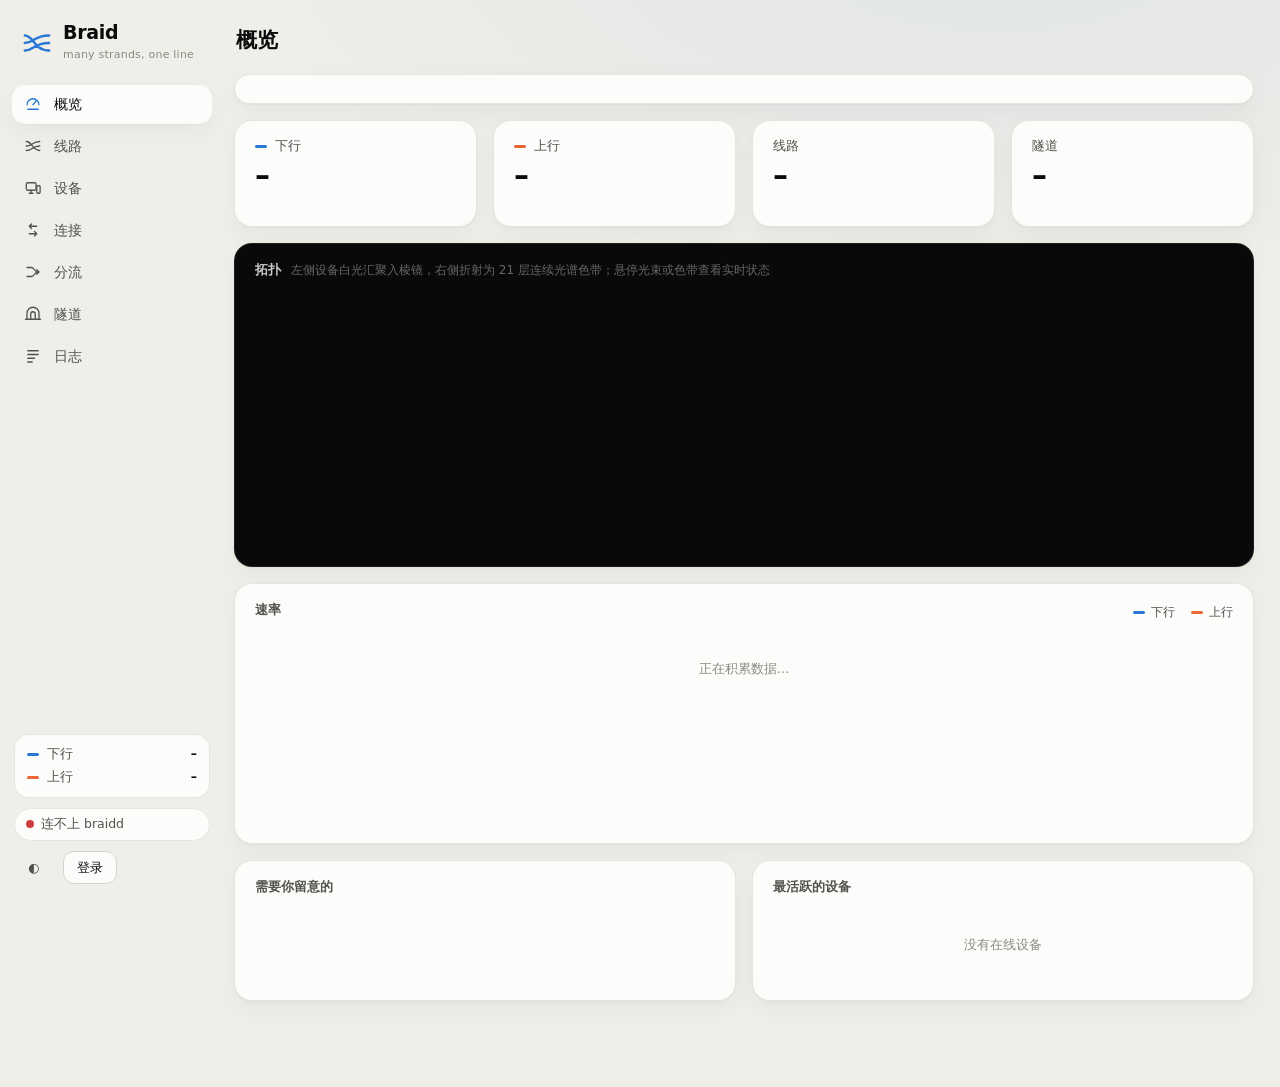
==== commit c37cf60d: "feat(ui): Dark Side of the Moon continuous spectrum prism and 21-channel capacitor equalizer" ====
--- a/braid/www/braid/index.html
+++ b/braid/www/braid/index.html
@@ -125,11 +125,32 @@
 .tile svg.mini { position: absolute; right: 0; bottom: 0; width: 55%; height: 44px; opacity: .9; }
 .tile svg.mini path { fill: none; stroke-width: 1.6; stroke-linejoin: round; stroke-linecap: round; }
 
-/* --- topology */
-.topo { position: relative; height: 270px; }
+/* --- topology (Dark Side of the Moon Prism) */
+.prism-card { background: #090909; border-color: rgba(255,255,255,.09); color: rgba(255,255,255,.85); overflow: hidden; }
+.prism-card > h2 { color: rgba(255,255,255,.78); }
+.prism-card > h2 small { color: rgba(255,255,255,.38); }
+.topo { position: relative; height: 286px; cursor: crosshair; }
 .topo canvas { position: absolute; inset: 0; width: 100%; height: 100%; display: block; }
-.topo .cap { position: absolute; bottom: 12px; font-size: 11.5px; color: var(--ink-3); }
-@media (max-width: 760px) { .topo { height: 220px; } }
+.topo .cap { position: absolute; bottom: 13px; font-size: 11.5px; color: rgba(255,255,255,.34); font-family: var(--mono); pointer-events: none; }
+.topo-tip { position: absolute; pointer-events: none; background: rgba(18,18,17,.92); border: 1px solid rgba(255,255,255,.15); color: #f4f4ef; backdrop-filter: blur(8px); border-radius: 10px; padding: 7px 11px; box-shadow: 0 8px 24px rgba(0,0,0,.5); font: 12px/1.45 var(--mono); white-space: nowrap; transform: translate(-50%, -115%); opacity: 0; transition: opacity .1s; z-index: 4; }
+@media (max-width: 760px) { .topo { height: 224px; } }
+
+/* --- 21-channel vertical capacitor equalizer */
+.eq-card { background: #0b0b0a; border-color: rgba(255,255,255,.09); color: rgba(255,255,255,.88); }
+.eq-card > h2 { color: rgba(255,255,255,.82); flex-wrap: wrap; }
+.eq-card > h2 small { color: rgba(255,255,255,.38); }
+.eq-readout { margin-left: auto; font: 12px/1.3 var(--mono); color: rgba(255,255,255,.78); background: rgba(255,255,255,.05); border: 1px solid rgba(255,255,255,.09); padding: 4px 10px; border-radius: 8px; font-weight: 450; }
+.eq-stage { display: grid; grid-template-columns: repeat(21, minmax(0, 1fr)); gap: 6px; height: 196px; padding: 14px 4px 4px; align-items: end; user-select: none; }
+.eq-col { display: flex; flex-direction: column; align-items: center; justify-content: flex-end; height: 100%; cursor: pointer; position: relative; }
+.eq-vip { width: 5px; height: 5px; border-radius: 50%; background: transparent; margin-bottom: 7px; flex: none; transition: transform .15s; }
+.eq-col.vip .eq-vip { background: #e8c455; box-shadow: 0 0 7px rgba(232,196,85,.85); }
+.eq-track { width: 5px; flex: 1; border-radius: 999px; background: rgba(255,255,255,.08); position: relative; overflow: hidden; display: flex; align-items: flex-end; transition: transform .15s, background .15s; }
+.eq-col:hover .eq-track { transform: scaleX(1.45); background: rgba(255,255,255,.15); }
+.eq-fill { width: 100%; border-radius: 999px; transition: height .35s ease; }
+.eq-idx { margin-top: 9px; font: 11px/1 var(--mono); color: rgba(255,255,255,.38); transition: color .15s; }
+.eq-col.vip .eq-idx, .eq-col:hover .eq-idx { color: #f5f5f0; font-weight: 600; }
+.eq-col.off .eq-track { opacity: .25; }
+@media (max-width: 680px) { .eq-stage { gap: 2px; height: 160px; } .eq-track { width: 4px; } .eq-idx { font-size: 9.5px; } }
 
 /* --- chart */
 .chart { position: relative; height: 190px; }
@@ -167,10 +188,10 @@
 td .badge i { display: inline-block; margin-right: 6px; vertical-align: middle; }
 
 /* --- pattern */
-.pattern { display: flex; gap: 2px; height: 18px; margin: 4px 0 2px; }
-.pattern i { flex: 1; min-width: 1px; border-radius: 2px; background: var(--down-soft); transition: background .12s, transform .12s; }
-.pattern i.on { background: var(--down); transform: scaleY(1.25); }
-.pattern.dim i:not(.on) { background: var(--hair); }
+.pattern { display: flex; gap: 2px; height: 16px; margin: 4px 0 2px; align-items: flex-end; }
+.pattern i { flex: 1; height: 10px; min-width: 1px; border-radius: 2px; background: var(--down-soft); transition: height .14s, opacity .14s, transform .14s; }
+.pattern i.on { height: 16px; opacity: 1 !important; }
+.pattern.dim i:not(.on) { height: 6px; opacity: .16 !important; }
 
 /* --- rules */
 .step { display: grid; grid-template-columns: 30px minmax(0, 1fr) 150px 100px; gap: 12px; align-items: center; padding: 11px 0; border-top: 1px solid var(--hair); }
@@ -255,8 +276,8 @@
 			<div class="card tile"><div class="k">线路</div><div class="v" id="t-strands">–<span></span></div><div class="s" id="t-strands-s"></div></div>
 			<div class="card tile"><div class="k">隧道</div><div class="v" id="t-tunnel">–<span></span></div><div class="s" id="t-tunnel-s"></div></div>
 		</div>
-		<div class="card"><h2>拓扑 <small>左边是设备，右边是上游的每一条线路；线越粗、光点越密，流量越大</small></h2>
-			<div class="topo"><canvas id="topo" aria-label="设备经 Braid 到各条线路的实时流量"></canvas><div class="cap" style="left:20px" id="cap-dev"></div><div class="cap" style="right:20px" id="cap-str"></div></div>
+		<div class="card prism-card"><h2>拓扑 <small>左侧设备白光汇聚入棱镜，右侧折射为 21 层连续光谱色带；悬停光束或色带查看实时状态</small></h2>
+			<div class="topo"><canvas id="topo" aria-label="设备经 Braid 棱镜到各条线路的实时光谱"></canvas><div class="topo-tip" id="topo-tip"></div><div class="cap" style="left:20px" id="cap-dev"></div><div class="cap" style="right:20px" id="cap-str"></div></div>
 		</div>
 		<div class="card"><h2>速率 <small id="chart-range"></small><span class="legend"><span><i class="key"></i>下行</span><span><i class="key up"></i>上行</span></span></h2><div class="body"><div class="chart" id="chart"><div class="tip" id="tip"></div></div></div></div>
 		<div class="grid g2">
@@ -270,12 +291,17 @@
 			<div class="pattern" id="pattern" aria-hidden="true"></div>
 			<div class="hint" style="margin-top:8px">图样：每格是一个槽位，新连接依次落入；格子多的线路分到的新连接多。悬停下方线路可高亮它占的槽位。</div>
 			<div style="height:10px"></div>
-			<div class="opt"><div class="what"><b>分配策略</b><span>按余量：新连接偏向空闲线路，上下行都算，每几秒按实测负载重排。均分：永远平均。</span></div><div class="seg" data-key="weave.policy" data-opts="headroom:按余量,even:均分"></div></div>
-			<div class="opt"><div class="what"><b>亲和性</b><span>自动：同一设备访问同一网站走同一条线路（不会被网站踢下线），一旦它短时间内开出很多连接（下载、测速）就自动摊开叠加。</span></div><div class="seg" data-key="weave.affinity" data-opts="auto:自动,flow:总是摊开,dest:总是固定"></div></div>
+			<div class="opt"><div class="what"><b>分配策略</b><span>Burst-Harvest 2.0：追踪每条线路 1.0 MB 突发令牌桶（20 Mbit/s 脉冲窗口），优先调度满桶线路，并隔离独立 @vip_lane 电竞专线。</span></div><span class="badge tunnel"><i></i>脉冲收割（已锁定）</span></div>
+			<div class="opt"><div class="what"><b>并发亲和性</b><span>21 条线路共享同一酒店出口公网 IP，全流平滑交错摊开（ISWRR），兼顾 0 跨 IP 掉线风险与满速多流叠加。</span></div><span class="badge direct"><i></i>全流摊开（已锁定）</span></div>
 		</div></div>
-		<div class="card"><h2>线路 <small>每个身份上下行各约 10 Mbit/s，单个连接快不过一条线路</small></h2><div class="body"><div class="scroll"><table>
-			<thead><tr><th>线路</th><th>状态</th><th class="num">首包</th><th>下行</th><th>上行</th><th class="num">峰值 ↓ / ↑</th><th class="num">槽位</th><th>近 5 分钟</th></tr></thead>
-			<tbody id="strands"></tbody></table></div></div></div>
+		<div class="card eq-card"><h2>脉冲阵列 <small>柱高代表 1.0 MB 突发令牌桶余量，圆点标记 VIP 专线</small><span class="eq-readout" id="eq-readout">悬停通道查看指标</span></h2><div class="body">
+			<div class="eq-stage" id="eq-stage"></div>
+			<details style="margin-top:12px"><summary class="hint" style="cursor:pointer;user-select:none">展开 21 条线路详细数据表</summary>
+				<div class="scroll" style="margin-top:10px"><table>
+				<thead><tr><th>线路</th><th>令牌桶 / 状态</th><th class="num">纯 RTT</th><th>下行</th><th>上行</th><th class="num">峰值 ↓ / ↑</th><th class="num">槽位</th><th>近 5 分钟</th></tr></thead>
+				<tbody id="strands"></tbody></table></div>
+			</details>
+		</div></div>
 	</section>
 
 	<section class="page" data-p="devices">
@@ -298,19 +324,19 @@
 
 	<section class="page" data-p="rules">
 		<div class="card"><h2>一个包怎么走 <small>从上到下依次判断，命中即止；右侧是实时命中量</small></h2><div class="body" id="flow"></div></div>
-		<div class="card"><h2>规则开关</h2><div class="body">
-			<div class="opt"><div class="what"><b>其余流量</b><span>既不是国内地址、也没被点名进隧道的流量。</span></div><div class="seg" data-key="classify.remainder" data-opts="tunnel:进隧道,direct:直连"></div></div>
-			<div class="opt"><div class="what"><b>QUIC（UDP 443）</b><span>拒绝会让浏览器立刻改用 TCP，对部分中继更稳。</span></div><div class="seg" data-key="classify.quic" data-opts="tunnel:照常,reject:拒绝"></div></div>
+		<div class="card"><h2>安全与协议策略</h2><div class="body">
+			<div class="opt"><div class="what"><b>其余流量（防泄漏）</b><span>所有非中国大陆地址及 Claude / Stripe / GrowthBook 关联域名一律强制进台湾家宽隧道，严禁直连泄漏。</span></div><span class="badge tunnel"><i></i>强制进隧道（已锁定）</span></div>
+			<div class="opt"><div class="what"><b>QUIC（UDP 443）</b><span>内核层毫秒级拦截 UDP 443，强制浏览器与应用回退至多流 TCP，突破单连接 10 Mbit/s 限速帽。</span></div><span class="badge direct"><i></i>强制回退 TCP（已锁定）</span></div>
 			<div class="opt"><div class="what"><b>广告域名拦截</b><span>在 DNS 层直接返回空地址。</span></div><div class="seg" data-key="dns.ads" data-opts="1:开,0:关"></div></div>
 		</div></div>
 	</section>
 
 	<section class="page" data-p="tunnel">
-		<div class="card"><h2>隧道</h2><div class="body">
+		<div class="card"><h2>隧道与 Claude 防封锁笼</h2><div class="body">
 			<dl class="kv" id="tunnel-kv"></dl>
 			<div style="height:8px"></div>
-			<div class="opt"><div class="what"><b>启用隧道</b><span>关闭后所有流量直连。</span></div><div class="seg" data-key="tunnel.enabled" data-opts="1:开,0:关"></div></div>
-			<div class="opt"><div class="what"><b>隧道故障时</b><span>放行：改为直连，不断网。保持：相关目的地不可达，直到隧道恢复，不会用真实地址访问。</span></div><div class="seg" data-key="tunnel.fail_open" data-opts="1:放行,0:保持"></div></div>
+			<div class="opt"><div class="what"><b>隧道总控</b><span>全局启用透明代理与 SmartDNS 域名锚定（@tunnel4_dns），禁止关闭以防真实 IP 暴露。</span></div><span class="badge tunnel"><i></i>始终开启（已锁定）</span></div>
+			<div class="opt"><div class="what"><b>故障保护（Fail-Closed 硬件锁）</b><span>braid_guard 独立内核表：即使隧道进程异常，海外流量也绝对禁止回退直连，确保 Claude 0 大陆 IP 泄漏。</span></div><span class="badge direct"><i></i>严禁放行（已锁定）</span></div>
 		</div></div>
 		<div class="card"><h2>中继 <small>点击切换；圆点颜色表示延迟</small></h2><div class="body">
 			<div class="relays" id="relays"></div>
@@ -342,7 +368,7 @@
 const el = (tag, cls, text) => { const e = document.createElement(tag); if (cls) e.className = cls; if (text != null) e.textContent = text; return e; };
 const svg = (tag, attrs) => { const e = document.createElementNS("http://www.w3.org/2000/svg", tag); for (const k in attrs) e.setAttribute(k, attrs[k]); return e; };
 const ANON = "0".repeat(32);
-const UI = "4.1.0";      // must match core.uc VERSION; a mismatch means this page is a stale cached copy
+const UI = "5.0.0";      // must match core.uc VERSION; a mismatch means this page is a stale cached copy
 const QUIET = 125000;   // bytes/s. Below 1 Mbit/s a line is idle: do not draw noise as load.
 const ICON = {
 	good: '<svg viewBox="0 0 16 16"><circle cx="8" cy="8" r="7" fill="var(--good)"/><path d="M4.6 8.2l2.2 2.2 4.6-4.8" fill="none" stroke="#fff" stroke-width="1.8" stroke-linecap="round" stroke-linejoin="round"/></svg>',
@@ -376,6 +402,7 @@
 	tunnel_canary: ["隧道探测有失败", "偶发可忽略"],
 	tunnel_divert: ["隧道在线但分流规则没装上", "点「立即调谐」"],
 	smartdns: ["DNS 解析器没在运行", "系统会自动拉起"],
+	smartdns_responsive: ["SmartDNS 解析无响应", "系统会自动重启 SmartDNS 恢复"],
 	dns_forward: ["dnsmasq 没有把请求交给 SmartDNS", "点「立即调谐」"],
 	dhcp_listen: ["DHCP 服务没在监听", "设备将拿不到地址；重启 dnsmasq"],
 	uplink_carrier: ["上联网线没插好", "检查 WAN 口"],
@@ -472,7 +499,7 @@
 	$("#t-strands-s").textContent = s.site?.aggregate ? `${s.weave?.pattern?.length || 0} 个槽位在编织` : "未聚合";
 	const t = s.tunnel || {};
 	setValue("#t-tunnel", !t.enabled ? ["关闭", ""] : !t.on ? [t.running ? "旁路" : "未运行", ""] : [String(t.canary_ms || "–"), "ms"]);
-	$("#t-tunnel-s").textContent = t.on ? (S.tunnel?.selected === "AUTO" && S.tunnel?.auto ? S.tunnel.auto : S.tunnel?.selected || "") : t.enabled ? "流量直连中" : "";
+	$("#t-tunnel-s").textContent = t.on ? (S.tunnel?.selected === "TW-HOME" && S.tunnel?.tw_home ? S.tunnel.tw_home : S.tunnel?.selected === "AUTO" && S.tunnel?.auto ? S.tunnel.auto : S.tunnel?.selected || "") : t.enabled ? "流量直连中" : "";
 	const online = S.devices.filter((d) => d.online).length, bad = s.fail?.length || 0, warn = s.warn?.length || 0, pill = $("#health");
 	pill.firstChild.className = "dot " + (bad ? "critical" : warn ? "warning" : "good");
 	pill.lastChild.textContent = bad ? bad + " 项异常" : warn ? warn + " 项提醒" : "一切正常";
@@ -498,57 +525,220 @@
 	ul.replaceChildren(...top.map((d) => { const li = el("li"); li.append(el("i", "dot " + (d.down + d.up > 1000 ? "good" : "")), el("span", "name", d.name || d.host || d.ip || d.mac), el("span", "meta", "↓ " + rateText(d.down) + "   ↑ " + rateText(d.up))); return li; }));
 }
 
-// --- topology: devices on the left, strands on the right, Braid in between
-const topo = { parts: [], reduce: matchMedia("(prefers-reduced-motion: reduce)").matches };
-function strandPoint(i, n, w, h, cx, x) {
-	// x: 0 at the upstream edge (right), 1 at the hub
-	const y0 = n > 1 ? 16 + (h - 32) * (i / (n - 1)) : h / 2, yc = h / 2, ease = x * x * (3 - 2 * x);
-	// Neighbours swing in antiphase, so they cross over and under on the way in.
-	const amp = Math.sin(Math.PI * x) * Math.min(18, h / 12) * (1 - x * .5);
-	return [w - 4 - x * (w - 4 - cx), y0 + (yc - y0) * ease + Math.sin(x * 10 + i * Math.PI) * amp];
-}
-function devicePoint(j, m, h, cx, lx, x) {
-	// x: 0 at the hub, 1 at the device. A cubic that leaves and arrives flat.
-	const y1 = m > 1 ? 30 + (h - 76) * (j / (m - 1)) : h / 2, y0 = h / 2, k = 1 - x, mid = (cx + lx) / 2;
-	return [k * k * k * cx + 3 * k * k * x * mid + 3 * k * x * x * mid + x * x * x * lx, k * k * k * y0 + 3 * k * k * x * y0 + 3 * k * x * x * y1 + x * x * x * y1];
+// --- topology: Dark Side of the Moon optical prism dispersion
+const topo = { mx: -1, my: -1, bound: false, reduce: matchMedia("(prefers-reduced-motion: reduce)").matches };
+function spectrumColor(i, n, alpha = 1) {
+	const hue = Math.round(4 + (i / Math.max(1, n - 1)) * 268);
+	return `hsla(${hue}, 85%, 56%, ${alpha})`;
+}
+function distToSeg(px, py, x1, y1, x2, y2) {
+	const dx = x2 - x1, dy = y2 - y1, l2 = dx * dx + dy * dy;
+	if (!l2) return Math.hypot(px - x1, py - y1);
+	const t = Math.max(0, Math.min(1, ((px - x1) * dx + (py - y1) * dy) / l2));
+	return Math.hypot(px - (x1 + t * dx), py - (y1 + t * dy));
+}
+function inQuad(px, py, q) {
+	let inside = false;
+	for (let i = 0, j = q.length - 1; i < q.length; j = i++) {
+		const xi = q[i][0], yi = q[i][1], xj = q[j][0], yj = q[j][1];
+		if (((yi > py) !== (yj > py)) && (px < (xj - xi) * (py - yi) / (yj - yi + 1e-9) + xi)) inside = !inside;
+	}
+	return inside;
 }
 function drawTopo() {
-	const c = $("#topo"), s = S.status, dpr = devicePixelRatio || 1, w = c.clientWidth, h = c.clientHeight;
+	const c = $("#topo"), tip = $("#topo-tip"), s = S.status, dpr = devicePixelRatio || 1, w = c.clientWidth, h = c.clientHeight;
 	if (!w || S.page !== "overview") return;
+	if (!topo.bound) {
+		topo.bound = true;
+		c.addEventListener("pointermove", (e) => { const r = c.getBoundingClientRect(); topo.mx = e.clientX - r.left; topo.my = e.clientY - r.top; if (topo.reduce) drawTopo(); });
+		c.addEventListener("pointerleave", () => { topo.mx = -1; topo.my = -1; if (tip) tip.style.opacity = 0; if (topo.reduce) drawTopo(); });
+	}
 	if (c.width !== Math.round(w * dpr) || c.height !== Math.round(h * dpr)) { c.width = Math.round(w * dpr); c.height = Math.round(h * dpr); }
 	const g = c.getContext("2d"); g.setTransform(dpr, 0, 0, dpr, 0, 0); g.clearRect(0, 0, w, h);
 	if (!s) return;
-	const down = css("--down"), up = css("--up"), gray = css("--hair-2"), ink = css("--ink-2");
-	const narrow = w < 560, lx = narrow ? 104 : 176, cx = Math.max(lx + 90, w * .42), cy = h / 2;
-	const st = s.strands, n = st.length, sTop = Math.max(QUIET, ...st.map((x) => Math.max(x.rate || 0, x.up || 0, (x.peak || 0) * .5)));
-	const devs = S.devices.filter((d) => d.online).sort((a, b) => (b.down + b.up) - (a.down + a.up)).slice(0, narrow ? 4 : 6), m = devs.length;
+
+	const st = s.strands || [], n = st.length || 1;
+	const sTop = Math.max(QUIET, ...st.map((x) => Math.max(x.now || 0, x.rate || 0, x.up || 0, (x.peak || 0) * .5)));
+	const devs = S.devices.filter((d) => d.online).sort((a, b) => (b.down + b.up) - (a.down + a.up)).slice(0, 6), m = devs.length;
 	const dTop = Math.max(QUIET, ...devs.map((d) => d.down + d.up));
-	const line = (pt, k, color, dashed) => { g.beginPath(); for (let p = 0; p <= 48; p++) { const [px, py] = pt(p / 48); p ? g.lineTo(px, py) : g.moveTo(px, py); } g.lineWidth = 1 + 2.4 * k; g.lineCap = "round"; g.strokeStyle = color; g.globalAlpha = dashed ? .6 : .2 + .72 * k; g.setLineDash(dashed ? [3, 5] : []); g.stroke(); g.setLineDash([]); };
-	st.forEach((x, i) => line((t) => strandPoint(i, n, w, h, cx, t), x.healthy ? Math.min(1, Math.sqrt(Math.max(x.rate || 0, x.up || 0) / sTop)) : 0, x.healthy ? down : gray, !x.healthy));
-	g.font = "12px " + css("--sans"); g.textBaseline = "middle"; g.textAlign = "right";
-	devs.forEach((d, j) => {
-		line((t) => devicePoint(j, m, h, cx, lx, t), Math.min(1, Math.sqrt((d.down + d.up) / dTop)), down, false);
-		const y = devicePoint(j, m, h, cx, lx, 1)[1]; let name = d.name || d.host || d.ip;
-		g.globalAlpha = 1; g.fillStyle = ink; while (name.length > 3 && g.measureText(name).width > lx - 34) name = name.slice(0, -2) + "…";
-		g.fillText(name, lx - 12, y); g.beginPath(); g.arc(lx, y, 3, 0, 6.3); g.fillStyle = down; g.fill();
+
+	// Equilateral prism geometry
+	const px = w * 0.45, py = h * 0.52, R = Math.min(82, h * 0.36);
+	const vTop = [px, py - R], vBL = [px - R * 0.866, py + R * 0.5], vBR = [px + R * 0.866, py + R * 0.5];
+	const lerp2 = (a, b, t) => [a[0] + (b[0] - a[0]) * t, a[1] + (b[1] - a[1]) * t];
+
+	let hovered = null;
+
+	// 1. Left incident white rays (Devices -> Prism left face)
+	const rayCount = Math.max(1, m);
+	const devRays = [];
+	for (let j = 0; j < rayCount; j++) {
+		const d = devs[j] || { name: "局域网终端", down: s.total_rate || 0, up: s.total_up || 0, ip: "192.168.16.0/24" };
+		const tL = rayCount === 1 ? 0.46 : 0.38 + (j / (rayCount - 1)) * 0.16;
+		const hit = lerp2(vTop, vBL, tL);
+		const startY = hit[1] + hit[0] * 0.24 + (j - (rayCount - 1) / 2) * (rayCount > 1 ? 16 : 0);
+		devRays.push({ d, x1: 0, y1: startY, x2: hit[0], y2: hit[1] });
+		if (topo.mx >= 0 && topo.mx < hit[0] && distToSeg(topo.mx, topo.my, 0, startY, hit[0], hit[1]) < 9) {
+			hovered = { type: "dev", data: d };
+		}
+	}
+
+	// 2. Right continuous gapless spectrum ribbon geometry (Prism right face -> Right edge)
+	const outTop = lerp2(vTop, vBR, 0.32), outBot = lerp2(vTop, vBR, 0.66);
+	const rEndTopY = outTop[1] + (w - outTop[0]) * 0.15;
+	const rEndBotY = outBot[1] + (w - outBot[0]) * 0.24;
+	const quads = st.map((x, i) => {
+		const t0 = i / n, t1 = (i + 1) / n;
+		const pL0 = lerp2(outTop, outBot, t0), pL1 = lerp2(outTop, outBot, t1);
+		const yR0 = rEndTopY + (rEndBotY - rEndTopY) * t0;
+		const yR1 = rEndTopY + (rEndBotY - rEndTopY) * t1;
+		const q = [[pL0[0], pL0[1] - 0.45], [w, yR0 - 0.45], [w, yR1 + 0.45], [pL1[0], pL1[1] + 0.45]];
+		if (!hovered && topo.mx >= pL0[0] && inQuad(topo.mx, topo.my, q)) {
+			hovered = { type: "strand", data: x, idx: i };
+		}
+		return { x, i, q, pL0, pL1, yR0, yR1 };
 	});
-	if (!topo.reduce) {
-		topo.parts = topo.parts.filter((p) => p.x < 1 && (p.dev ? p.i < m : p.i < n));
-		st.forEach((x, i) => { if (!x.healthy) return; for (const [val, isUp] of [[x.now || 0, false], [x.up_now || 0, true]]) { const k = Math.min(1, val / sTop); if (Math.random() < (isUp ? 0 : .01) + k * .2) topo.parts.push({ i, x: 0, v: .005 + .012 * k + Math.random() * .003, up: isUp }); } });
-		devs.forEach((d, j) => { for (const [val, isUp] of [[d.down, false], [d.up, true]]) { const k = Math.min(1, val / dTop); if (Math.random() < k * .22) topo.parts.push({ dev: true, i: j, x: 0, v: .006 + .012 * k + Math.random() * .003, up: isUp }); } });
-		for (const p of topo.parts) {
-			p.x += p.v;
-			// Download runs strand -> hub -> device; upload runs the other way.
-			// Both parametrisations start at 0 on the side a download enters.
-			const t = Math.min(1, p.x), along = p.up ? 1 - t : t;
-			const [px, py] = p.dev ? devicePoint(p.i, m, h, cx, lx, along) : strandPoint(p.i, n, w, h, cx, along);
-			g.globalAlpha = .9 * Math.sin(Math.PI * t) + .1; g.fillStyle = p.up ? up : down; g.beginPath(); g.arc(px, py, 1.7, 0, 6.3); g.fill();
+
+	if (!hovered && topo.mx >= 0 && inQuad(topo.mx, topo.my, [vTop, vBR, vBL])) {
+		hovered = { type: "prism" };
+	}
+
+	// Render right-side continuous rainbow ribbon
+	g.save();
+	for (const b of quads) {
+		const isHov = hovered?.type === "strand" && hovered.idx === b.i;
+		const loadK = Math.min(1, Math.sqrt(Math.max(b.x.now || 0, b.x.rate || 0) / sTop));
+		const tokK = Math.min(1, Math.max(0, (b.x.tokens ?? 1000000) / 1000000));
+		let alpha = !b.x.healthy ? 0.14 : (0.68 + 0.24 * Math.max(loadK, tokK * 0.5));
+		if (hovered?.type === "strand") alpha = isHov ? 1.0 : alpha * 0.42;
+
+		g.beginPath();
+		g.moveTo(b.q[0][0], b.q[0][1]);
+		g.lineTo(b.q[1][0], b.q[1][1]);
+		g.lineTo(b.q[2][0], b.q[2][1]);
+		g.lineTo(b.q[3][0], b.q[3][1]);
+		g.closePath();
+		g.fillStyle = spectrumColor(b.i, n, alpha);
+		g.fill();
+
+		if (isHov || b.x.vip) {
+			g.beginPath();
+			g.moveTo((b.pL0[0] + b.pL1[0]) / 2, (b.pL0[1] + b.pL1[1]) / 2);
+			g.lineTo(w, (b.yR0 + b.yR1) / 2);
+			g.strokeStyle = isHov ? "rgba(255,255,255,0.75)" : "rgba(255,235,160,0.45)";
+			g.lineWidth = isHov ? 1.5 : 0.9;
+			g.stroke();
 		}
 	}
-	g.globalAlpha = 1; g.beginPath(); g.arc(cx, cy, 13, 0, 6.3); g.fillStyle = css("--surface"); g.fill(); g.lineWidth = 2; g.strokeStyle = down; g.stroke();
-	g.beginPath(); g.arc(cx, cy, 4, 0, 6.3); g.fillStyle = down; g.fill();
+	g.restore();
+
+	// Render left incident white rays
+	for (const r of devRays) {
+		const isHov = hovered?.type === "dev" && hovered.data === r.d;
+		const k = Math.min(1, Math.sqrt(((r.d.down || 0) + (r.d.up || 0)) / dTop));
+		g.save();
+		g.beginPath();
+		g.moveTo(r.x1, r.y1);
+		g.lineTo(r.x2, r.y2);
+		g.strokeStyle = isHov ? "#ffffff" : `rgba(255,255,255,${0.55 + 0.4 * k})`;
+		g.lineWidth = isHov ? 3.2 : (1.5 + 1.6 * k);
+		g.shadowColor = "rgba(255,255,255,0.75)";
+		g.shadowBlur = isHov ? 14 : 7;
+		g.stroke();
+		g.restore();
+	}
+
+	// Render central equilateral prism + internal optical dispersion wedge
+	g.save();
+	g.beginPath();
+	g.moveTo(vTop[0], vTop[1]);
+	g.lineTo(vBR[0], vBR[1]);
+	g.lineTo(vBL[0], vBL[1]);
+	g.closePath();
+	const pGrad = g.createLinearGradient(vTop[0], vTop[1], vBL[0], vBR[1]);
+	pGrad.addColorStop(0, "rgba(255,255,255,0.09)");
+	pGrad.addColorStop(0.5, "rgba(14,18,28,0.86)");
+	pGrad.addColorStop(1, "rgba(255,255,255,0.04)");
+	g.fillStyle = pGrad;
+	g.fill();
+
+	// Internal dispersion wedge
+	const inEntry = lerp2(vTop, vBL, 0.46);
+	const wGrad = g.createLinearGradient(inEntry[0], inEntry[1], (outTop[0] + outBot[0]) / 2, (outTop[1] + outBot[1]) / 2);
+	wGrad.addColorStop(0, "rgba(255,255,255,0.92)");
+	wGrad.addColorStop(0.45, "rgba(255,255,255,0.32)");
+	wGrad.addColorStop(1, "rgba(180,210,255,0.14)");
+	g.beginPath();
+	g.moveTo(inEntry[0], inEntry[1]);
+	g.lineTo(outTop[0], outTop[1]);
+	g.lineTo(outBot[0], outBot[1]);
+	g.closePath();
+	g.fillStyle = wGrad;
+	g.fill();
+
+	// Outer and inner crystal bevel edges
+	g.beginPath();
+	g.moveTo(vTop[0], vTop[1]);
+	g.lineTo(vBR[0], vBR[1]);
+	g.lineTo(vBL[0], vBL[1]);
+	g.closePath();
+	g.lineJoin = "round";
+	g.lineWidth = hovered?.type === "prism" ? 2.6 : 2.1;
+	g.strokeStyle = hovered?.type === "prism" ? "rgba(255,255,255,0.92)" : "rgba(225,236,255,0.72)";
+	g.shadowColor = "rgba(200,225,255,0.35)";
+	g.shadowBlur = 12;
+	g.stroke();
+
+	const inR = R * 0.88;
+	g.beginPath();
+	g.moveTo(px, py - inR);
+	g.lineTo(px + inR * 0.866, py + inR * 0.5);
+	g.lineTo(px - inR * 0.866, py + inR * 0.5);
+	g.closePath();
+	g.shadowBlur = 0;
+	g.lineWidth = 0.8;
+	g.strokeStyle = "rgba(255,255,255,0.22)";
+	g.stroke();
+	g.restore();
+
+	// Floating hover capsule (#topo-tip)
+	if (tip) {
+		if (hovered) {
+			const Swatch = (col) => { const i = el("i", "swatch"); i.style.background = col; return i; };
+			if (hovered.type === "strand") {
+				const x = hovered.data, pct = Math.round(Math.min(100, Math.max(0, (x.tokens ?? 1000000) / 10000)));
+				const tag = !x.healthy ? "离线" : x.vip ? "VIP 专线" : `令牌桶 ${pct}%`;
+				tip.replaceChildren(
+					Swatch(spectrumColor(hovered.idx, n)),
+					el("b", "", x.dev),
+					el("span", "meta", `${x.healthy ? Math.round((x.ttfb || 0) * 1000) + " ms" : "HTTP " + (x.http || "—")} · ↓ ${rateText(x.now || x.rate || 0)} · ↑ ${rateText(x.up_now || x.up || 0)} · ${tag}`)
+				);
+			} else if (hovered.type === "dev") {
+				const d = hovered.data;
+				tip.replaceChildren(
+					Swatch("#ffffff"),
+					el("b", "", d.name || d.host || d.ip || d.mac),
+					el("span", "meta", `↓ ${rateText(d.down || 0)} · ↑ ${rateText(d.up || 0)} · ${d.ip || d.mac || ""}`)
+				);
+			} else {
+				tip.replaceChildren(
+					Swatch("#e8c455"),
+					el("b", "", "Braid 棱镜核心"),
+					el("span", "meta", `${s.healthy_strands}/${n} 股在线 · VIP: ${s.weave?.vip || "—"} · 总下行 ${rateText(s.total_rate || 0)}`)
+				);
+			}
+			const tx = Math.max(130, Math.min(w - 130, topo.mx));
+			const ty = Math.max(36, topo.my);
+			tip.style.left = tx + "px";
+			tip.style.top = ty + "px";
+			tip.style.opacity = 1;
+		} else {
+			tip.style.opacity = 0;
+		}
+	}
+
 	$("#cap-dev").textContent = m ? `${S.devices.filter((d) => d.online).length} 台设备在线` : "没有在线设备";
-	$("#cap-str").textContent = n > 1 ? `上游 ${n} 条线路` : "上游单线路";
+	$("#cap-str").textContent = n > 1 ? `上游 ${n} 股连续光谱 · VIP: ${s.weave?.vip || "—"}` : "上游单线路";
 }
 function loop() { drawTopo(); if (!topo.reduce) requestAnimationFrame(loop); }
 
@@ -589,31 +779,103 @@
 
 // --- strands
 function sparkPath(row, max) { const pts = row.slice(-60), n = pts.length; if (n < 2) return ""; return pts.map((v, i) => (i ? "L" : "M") + (110 * i / (n - 1)).toFixed(1) + " " + (22 - 20 * Math.min(1, v / max)).toFixed(1)).join(""); }
+function bucketText(x) {
+	const pct = Math.round(Math.min(100, Math.max(0, (x.tokens ?? 1000000) / 10000)));
+	if (!x.healthy) return x.parked ? "已停靠" : "离线";
+	if (x.vip) return "⚡ VIP 专线";
+	if (x.bucket === "charged") return `满桶脉冲 ${pct}%`;
+	if (x.bucket === "draining") return `脉冲释放 ${pct}%`;
+	if (x.bucket === "depleted") return `限速压制 ${pct}%`;
+	if (x.bucket === "cooling") return `冷却回血 ${pct}%`;
+	return `健康 ${pct}%`;
+}
 function setHover(dev) {
-	S.hover = dev; const id = S.status?.strands.find((x) => x.dev === dev)?.id, p = $("#pattern");
-	p.classList.toggle("dim", id != null); [...p.children].forEach((c) => c.classList.toggle("on", id != null && +c.dataset.id === id));
+	S.hover = dev;
+	const st = S.status?.strands || [], x = st.find((s) => s.dev === dev), id = x?.id, p = $("#pattern"), eq = $("#eq-stage"), ro = $("#eq-readout");
+	if (p) {
+		p.classList.toggle("dim", id != null);
+		[...p.children].forEach((c) => c.classList.toggle("on", id != null && +c.dataset.id === id));
+	}
+	if (eq) {
+		[...eq.children].forEach((col) => col.classList.toggle("on", dev != null && col.dataset.dev === dev));
+	}
+	if (ro && S.status) {
+		if (x) {
+			ro.textContent = `${x.dev} (${x.ip || "无地址"}) · ${bucketText(x)} · 首包 ${x.healthy ? Math.round((x.ttfb || 0) * 1000) + " ms" : "—"} · ↓ ${rateText(x.rate || 0)} · ↑ ${rateText(x.up || 0)} · ${x.slots || 0} 槽位`;
+		} else {
+			const charged = st.filter((s) => s.healthy && s.bucket === "charged").length;
+			ro.textContent = `VIP 专线: ${S.status.weave?.vip || "—"} · 满桶待命: ${charged}/${st.length} 股 · 悬停色柱查看单线详情`;
+		}
+	}
 }
 function renderStrands() {
 	const s = S.status; if (!s || S.page !== "strands") return;
-	const w = s.weave || {}, pat = w.pattern || [], p = $("#pattern");
-	$("#weave-cap").textContent = pat.length ? `${pat.length} 个槽位，每 ${w.interval || 5} 秒按负载重排` : "只有一条线路，不需要编织";
-	if (p.children.length !== pat.length || pat.some((id, i) => +p.children[i].dataset.id !== id)) p.replaceChildren(...pat.map((id) => { const c = el("i"); c.dataset.id = id; return c; }));
-	const top = Math.max(QUIET, ...s.strands.map((x) => Math.max(x.rate || 0, x.peak || 0))), topUp = Math.max(QUIET, ...s.strands.map((x) => Math.max(x.up || 0, x.up_peak || 0)));
-	const sparkTop = Math.max(QUIET, ...s.strands.map((x) => Math.max(...(S.series.strands[x.dev] || [0]).slice(-60))));
-	$("#strands").replaceChildren(...s.strands.map((x) => {
-		const tr = el("tr", x.healthy ? "" : "off"), c1 = el("td"); c1.append(el("div", "t1", x.dev), el("div", "t2", x.ip || "无地址"));
-		const c2 = el("td"); c2.append(stateEl(x.healthy ? "good" : x.parked ? "warning" : "critical", x.healthy ? (x.role === "backup" ? "备用" : "健康") : x.parked ? "已停靠" : "离线"));
+	const w = s.weave || {}, pat = w.pattern || [], p = $("#pattern"), st = s.strands || [], n = st.length || 1;
+	const idToIdx = new Map(st.map((x, i) => [x.id, i]));
+	$("#weave-cap").textContent = pat.length ? `${pat.length} 个槽位，每 ${w.interval || 2} 秒按负载重排` : "只有一条线路，不需要编织";
+	if (p.children.length !== pat.length || pat.some((id, i) => +p.children[i].dataset.id !== id)) {
+		p.replaceChildren(...pat.map((id) => {
+			const c = el("i"), idx = idToIdx.get(id) ?? 0;
+			c.dataset.id = id;
+			c.style.background = spectrumColor(idx, n, 0.85);
+			return c;
+		}));
+	} else {
+		[...p.children].forEach((c) => {
+			const idx = idToIdx.get(+c.dataset.id) ?? 0;
+			c.style.background = spectrumColor(idx, n, 0.85);
+		});
+	}
+
+	// 21-channel vertical capacitor equalizer (#eq-stage)
+	const eq = $("#eq-stage");
+	if (eq) {
+		if (eq.children.length !== st.length) {
+			eq.replaceChildren(...st.map((x, i) => {
+				const col = el("div", "eq-col"), vip = el("i", "eq-vip"), trk = el("div", "eq-track"), fill = el("div", "eq-fill"), idx = el("span", "eq-idx", String(i));
+				col.dataset.dev = x.dev;
+				trk.append(fill);
+				col.append(vip, trk, idx);
+				col.onpointerenter = () => setHover(x.dev);
+				col.onpointerleave = () => setHover(null);
+				return col;
+			}));
+		}
+		st.forEach((x, i) => {
+			const col = eq.children[i]; if (!col) return;
+			col.dataset.dev = x.dev;
+			const pct = !x.healthy ? 0 : Math.max(4, Math.round(Math.min(100, Math.max(0, (x.tokens ?? 1000000) / 10000))));
+			const vip = col.querySelector(".eq-vip"), fill = col.querySelector(".eq-fill");
+			if (vip) vip.classList.toggle("on", !!x.vip);
+			if (fill) {
+				fill.style.height = pct + "%";
+				fill.style.background = spectrumColor(i, n, x.healthy ? 0.9 : 0.2);
+			}
+		});
+	}
+
+	const top = Math.max(QUIET, ...st.map((x) => Math.max(x.rate || 0, x.peak || 0))), topUp = Math.max(QUIET, ...st.map((x) => Math.max(x.up || 0, x.up_peak || 0)));
+	const sparkTop = Math.max(QUIET, ...st.map((x) => Math.max(...(S.series.strands[x.dev] || [0]).slice(-60))));
+	$("#strands").replaceChildren(...st.map((x, i) => {
+		const tr = el("tr", x.healthy ? "" : "off"), c1 = el("td");
+		const titleRow = el("div", "t1");
+		const sw = el("i", "dot"); sw.style.background = spectrumColor(i, n, 0.95); sw.style.marginRight = "7px";
+		titleRow.append(sw, document.createTextNode(x.dev));
+		c1.append(titleRow, el("div", "t2", x.ip || "无地址"));
+		const bLabel = bucketText(x);
+		const bKind = !x.healthy ? (x.parked ? "warning" : "critical") : (x.vip || x.bucket === "charged") ? "good" : (x.bucket === "draining" || x.bucket === "cooling") ? "warning" : "critical";
+		const c2 = el("td"); c2.append(stateEl(bKind, bLabel));
 		const c4 = el("td"); c4.append(barEl((x.rate || 0) / top), rateText(x.rate || 0));
 		const c5 = el("td"); c5.append(barEl((x.up || 0) / topUp, true), rateText(x.up || 0));
 		const c8 = el("td"), sp = svg("svg", { class: "spark", viewBox: "0 0 110 24", "aria-hidden": "true" }); sp.append(svg("path", { d: sparkPath(S.series.strands[x.dev] || [], sparkTop) })); c8.append(sp);
 		tr.append(c1, c2, el("td", "num", x.healthy ? Math.round((x.ttfb || 0) * 1000) + " ms" : "HTTP " + (x.http || "—")), c4, c5, el("td", "num muted", rate(x.peak || 0)[0] + " / " + rateText(x.up_peak || 0)), el("td", "num", String(x.slots || 0)), c8);
 		tr.onpointerenter = () => setHover(x.dev); tr.onpointerleave = () => setHover(null); return tr;
 	}));
-	if (S.hover) setHover(S.hover);
+	setHover(S.hover);
 }
 
 // --- devices
-const POLICY = [["auto", "默认"], ["direct", "直连"], ["tunnel", "代理"], ["block", "禁网"]];
+const POLICY = [["auto", "默认"], ["game", "电竞VIP"], ["direct", "直连"], ["tunnel", "代理"], ["block", "禁网"]];
 function renderDevices() {
 	if (S.page !== "devices" || S.editing) return;
 	const list = [...S.devices].sort((a, b) => (b.online - a.online) || ((b.down + b.up) - (a.down + a.up)) || (a.name || a.mac).localeCompare(b.name || b.mac));
@@ -686,12 +948,12 @@
 	const kv = $("#tunnel-kv"); kv.replaceChildren();
 	const row = (k, v) => { kv.append(el("dt", "", k)); const dd = el("dd"); typeof v === "string" ? dd.textContent = v : dd.append(v); kv.append(dd); };
 	const st = stateEl(!t.enabled ? "idle" : t.on ? "good" : t.fail_open ? "warning" : "critical", !t.enabled ? "已关闭" : t.on ? "承载流量" : t.fail_open ? "已旁路，流量直连" : "未运行"); st.style.justifyContent = "flex-end";
-	row("状态", st); row("探测延迟", t.canary_ms ? t.canary_ms + " ms" : "—"); row("当前中继", live.selected === "AUTO" && live.auto ? "AUTO → " + live.auto : (live.selected || "—"));
-	const relays = (live.relays || []).filter((r) => r.name !== "DIRECT").sort((a, b) => (b.name === "AUTO") - (a.name === "AUTO") || (a.delay || 9e9) - (b.delay || 9e9));
+	row("状态", st); row("探测延迟", t.canary_ms ? t.canary_ms + " ms" : "—"); row("当前中继", live.selected === "TW-HOME" && live.tw_home ? "TW-HOME → " + live.tw_home : live.selected === "AUTO" && live.auto ? "AUTO → " + live.auto : (live.selected || "—"));
+	const relays = (live.relays || []).filter((r) => r.name !== "DIRECT").sort((a, b) => (b.name === "TW-HOME") - (a.name === "TW-HOME") || (b.name === "AUTO") - (a.name === "AUTO") || (a.delay || 9e9) - (b.delay || 9e9));
 	$("#relays").replaceChildren(...relays.map((r) => {
 		const card = el("button", "relay" + (r.name === live.selected ? " sel" : "")), meta = el("div", "meta"), lat = el("span", "badge");
 		card.type = "button"; lat.append(el("i", "dot " + delayKind(r.delay)), r.delay ? r.delay + " ms" : "—");
-		meta.append(el("span", "", r.name === "AUTO" ? "自动选最快" : r.type + (live.selected === "AUTO" && r.name === live.auto ? " · 使用中" : "")), lat);
+		meta.append(el("span", "", r.name === "TW-HOME" ? "台湾家宽零跳IP容灾" : r.name === "AUTO" ? "台湾家宽自动容灾" : r.type + ((live.selected === "TW-HOME" && r.name === live.tw_home) || (live.selected === "AUTO" && r.name === live.auto) ? " · 使用中" : "")), lat);
 		card.append(el("div", "name", r.name), meta); card.title = r.name; card.onclick = () => write("select", { name: r.name }); return card;
 	}));
 }
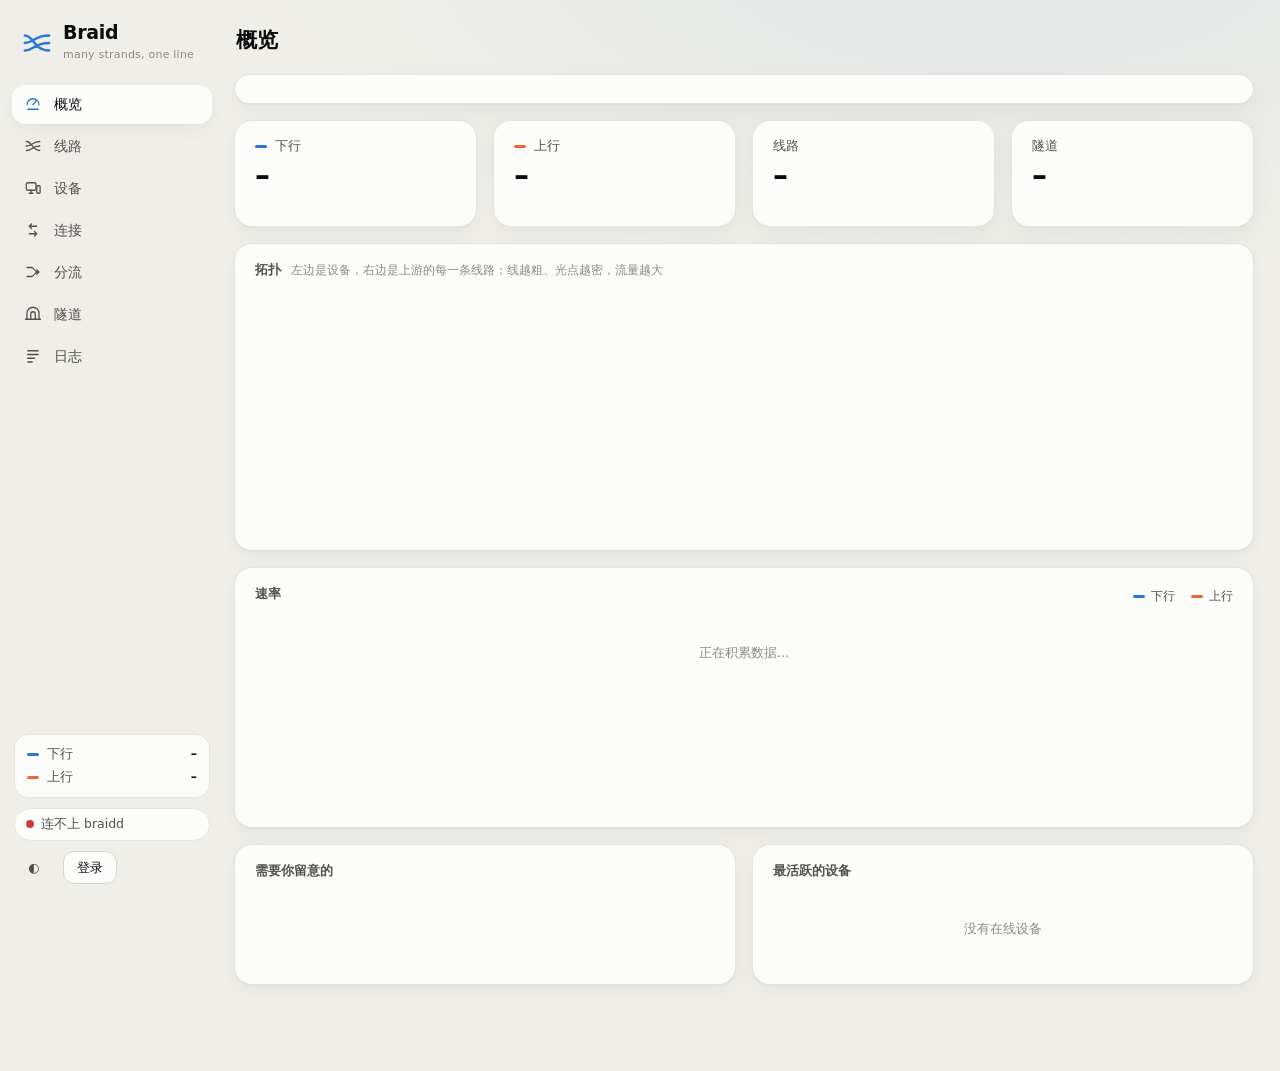
==== commit 2ee8cecc: "refactor(backend,api): perfect Burst-Harvest 2.0 zero-slot eviction, reconcile weave preservation, a" ====
--- a/braid/www/braid/index.html
+++ b/braid/www/braid/index.html
@@ -125,32 +125,11 @@
 .tile svg.mini { position: absolute; right: 0; bottom: 0; width: 55%; height: 44px; opacity: .9; }
 .tile svg.mini path { fill: none; stroke-width: 1.6; stroke-linejoin: round; stroke-linecap: round; }
 
-/* --- topology (Dark Side of the Moon Prism) */
-.prism-card { background: #090909; border-color: rgba(255,255,255,.09); color: rgba(255,255,255,.85); overflow: hidden; }
-.prism-card > h2 { color: rgba(255,255,255,.78); }
-.prism-card > h2 small { color: rgba(255,255,255,.38); }
-.topo { position: relative; height: 286px; cursor: crosshair; }
+/* --- topology */
+.topo { position: relative; height: 270px; }
 .topo canvas { position: absolute; inset: 0; width: 100%; height: 100%; display: block; }
-.topo .cap { position: absolute; bottom: 13px; font-size: 11.5px; color: rgba(255,255,255,.34); font-family: var(--mono); pointer-events: none; }
-.topo-tip { position: absolute; pointer-events: none; background: rgba(18,18,17,.92); border: 1px solid rgba(255,255,255,.15); color: #f4f4ef; backdrop-filter: blur(8px); border-radius: 10px; padding: 7px 11px; box-shadow: 0 8px 24px rgba(0,0,0,.5); font: 12px/1.45 var(--mono); white-space: nowrap; transform: translate(-50%, -115%); opacity: 0; transition: opacity .1s; z-index: 4; }
-@media (max-width: 760px) { .topo { height: 224px; } }
-
-/* --- 21-channel vertical capacitor equalizer */
-.eq-card { background: #0b0b0a; border-color: rgba(255,255,255,.09); color: rgba(255,255,255,.88); }
-.eq-card > h2 { color: rgba(255,255,255,.82); flex-wrap: wrap; }
-.eq-card > h2 small { color: rgba(255,255,255,.38); }
-.eq-readout { margin-left: auto; font: 12px/1.3 var(--mono); color: rgba(255,255,255,.78); background: rgba(255,255,255,.05); border: 1px solid rgba(255,255,255,.09); padding: 4px 10px; border-radius: 8px; font-weight: 450; }
-.eq-stage { display: grid; grid-template-columns: repeat(21, minmax(0, 1fr)); gap: 6px; height: 196px; padding: 14px 4px 4px; align-items: end; user-select: none; }
-.eq-col { display: flex; flex-direction: column; align-items: center; justify-content: flex-end; height: 100%; cursor: pointer; position: relative; }
-.eq-vip { width: 5px; height: 5px; border-radius: 50%; background: transparent; margin-bottom: 7px; flex: none; transition: transform .15s; }
-.eq-col.vip .eq-vip { background: #e8c455; box-shadow: 0 0 7px rgba(232,196,85,.85); }
-.eq-track { width: 5px; flex: 1; border-radius: 999px; background: rgba(255,255,255,.08); position: relative; overflow: hidden; display: flex; align-items: flex-end; transition: transform .15s, background .15s; }
-.eq-col:hover .eq-track { transform: scaleX(1.45); background: rgba(255,255,255,.15); }
-.eq-fill { width: 100%; border-radius: 999px; transition: height .35s ease; }
-.eq-idx { margin-top: 9px; font: 11px/1 var(--mono); color: rgba(255,255,255,.38); transition: color .15s; }
-.eq-col.vip .eq-idx, .eq-col:hover .eq-idx { color: #f5f5f0; font-weight: 600; }
-.eq-col.off .eq-track { opacity: .25; }
-@media (max-width: 680px) { .eq-stage { gap: 2px; height: 160px; } .eq-track { width: 4px; } .eq-idx { font-size: 9.5px; } }
+.topo .cap { position: absolute; bottom: 12px; font-size: 11.5px; color: var(--ink-3); }
+@media (max-width: 760px) { .topo { height: 220px; } }
 
 /* --- chart */
 .chart { position: relative; height: 190px; }
@@ -188,10 +167,10 @@
 td .badge i { display: inline-block; margin-right: 6px; vertical-align: middle; }
 
 /* --- pattern */
-.pattern { display: flex; gap: 2px; height: 16px; margin: 4px 0 2px; align-items: flex-end; }
-.pattern i { flex: 1; height: 10px; min-width: 1px; border-radius: 2px; background: var(--down-soft); transition: height .14s, opacity .14s, transform .14s; }
-.pattern i.on { height: 16px; opacity: 1 !important; }
-.pattern.dim i:not(.on) { height: 6px; opacity: .16 !important; }
+.pattern { display: flex; gap: 2px; height: 18px; margin: 4px 0 2px; }
+.pattern i { flex: 1; min-width: 1px; border-radius: 2px; background: var(--down-soft); transition: background .12s, transform .12s; }
+.pattern i.on { background: var(--down); transform: scaleY(1.25); }
+.pattern.dim i:not(.on) { background: var(--hair); }
 
 /* --- rules */
 .step { display: grid; grid-template-columns: 30px minmax(0, 1fr) 150px 100px; gap: 12px; align-items: center; padding: 11px 0; border-top: 1px solid var(--hair); }
@@ -276,8 +255,8 @@
 			<div class="card tile"><div class="k">线路</div><div class="v" id="t-strands">–<span></span></div><div class="s" id="t-strands-s"></div></div>
 			<div class="card tile"><div class="k">隧道</div><div class="v" id="t-tunnel">–<span></span></div><div class="s" id="t-tunnel-s"></div></div>
 		</div>
-		<div class="card prism-card"><h2>拓扑 <small>左侧设备白光汇聚入棱镜，右侧折射为 21 层连续光谱色带；悬停光束或色带查看实时状态</small></h2>
-			<div class="topo"><canvas id="topo" aria-label="设备经 Braid 棱镜到各条线路的实时光谱"></canvas><div class="topo-tip" id="topo-tip"></div><div class="cap" style="left:20px" id="cap-dev"></div><div class="cap" style="right:20px" id="cap-str"></div></div>
+		<div class="card"><h2>拓扑 <small>左边是设备，右边是上游的每一条线路；线越粗、光点越密，流量越大</small></h2>
+			<div class="topo"><canvas id="topo" aria-label="设备经 Braid 到各条线路的实时流量"></canvas><div class="cap" style="left:20px" id="cap-dev"></div><div class="cap" style="right:20px" id="cap-str"></div></div>
 		</div>
 		<div class="card"><h2>速率 <small id="chart-range"></small><span class="legend"><span><i class="key"></i>下行</span><span><i class="key up"></i>上行</span></span></h2><div class="body"><div class="chart" id="chart"><div class="tip" id="tip"></div></div></div></div>
 		<div class="grid g2">
@@ -294,14 +273,9 @@
 			<div class="opt"><div class="what"><b>分配策略</b><span>Burst-Harvest 2.0：追踪每条线路 1.0 MB 突发令牌桶（20 Mbit/s 脉冲窗口），优先调度满桶线路，并隔离独立 @vip_lane 电竞专线。</span></div><span class="badge tunnel"><i></i>脉冲收割（已锁定）</span></div>
 			<div class="opt"><div class="what"><b>并发亲和性</b><span>21 条线路共享同一酒店出口公网 IP，全流平滑交错摊开（ISWRR），兼顾 0 跨 IP 掉线风险与满速多流叠加。</span></div><span class="badge direct"><i></i>全流摊开（已锁定）</span></div>
 		</div></div>
-		<div class="card eq-card"><h2>脉冲阵列 <small>柱高代表 1.0 MB 突发令牌桶余量，圆点标记 VIP 专线</small><span class="eq-readout" id="eq-readout">悬停通道查看指标</span></h2><div class="body">
-			<div class="eq-stage" id="eq-stage"></div>
-			<details style="margin-top:12px"><summary class="hint" style="cursor:pointer;user-select:none">展开 21 条线路详细数据表</summary>
-				<div class="scroll" style="margin-top:10px"><table>
-				<thead><tr><th>线路</th><th>令牌桶 / 状态</th><th class="num">纯 RTT</th><th>下行</th><th>上行</th><th class="num">峰值 ↓ / ↑</th><th class="num">槽位</th><th>近 5 分钟</th></tr></thead>
-				<tbody id="strands"></tbody></table></div>
-			</details>
-		</div></div>
+		<div class="card"><h2>线路 <small>每个身份稳态 10 Mbit/s + 1.0 MB 突发脉冲桶（20 Mbit/s），最低延迟线路自动设为 VIP 专线</small></h2><div class="body"><div class="scroll"><table>
+			<thead><tr><th>线路</th><th>令牌桶 / 状态</th><th class="num">纯 RTT</th><th>下行</th><th>上行</th><th class="num">峰值 ↓ / ↑</th><th class="num">槽位</th><th>近 5 分钟</th></tr></thead>
+			<tbody id="strands"></tbody></table></div></div></div>
 	</section>
 
 	<section class="page" data-p="devices">
@@ -525,220 +499,57 @@
 	ul.replaceChildren(...top.map((d) => { const li = el("li"); li.append(el("i", "dot " + (d.down + d.up > 1000 ? "good" : "")), el("span", "name", d.name || d.host || d.ip || d.mac), el("span", "meta", "↓ " + rateText(d.down) + "   ↑ " + rateText(d.up))); return li; }));
 }
 
-// --- topology: Dark Side of the Moon optical prism dispersion
-const topo = { mx: -1, my: -1, bound: false, reduce: matchMedia("(prefers-reduced-motion: reduce)").matches };
-function spectrumColor(i, n, alpha = 1) {
-	const hue = Math.round(4 + (i / Math.max(1, n - 1)) * 268);
-	return `hsla(${hue}, 85%, 56%, ${alpha})`;
-}
-function distToSeg(px, py, x1, y1, x2, y2) {
-	const dx = x2 - x1, dy = y2 - y1, l2 = dx * dx + dy * dy;
-	if (!l2) return Math.hypot(px - x1, py - y1);
-	const t = Math.max(0, Math.min(1, ((px - x1) * dx + (py - y1) * dy) / l2));
-	return Math.hypot(px - (x1 + t * dx), py - (y1 + t * dy));
-}
-function inQuad(px, py, q) {
-	let inside = false;
-	for (let i = 0, j = q.length - 1; i < q.length; j = i++) {
-		const xi = q[i][0], yi = q[i][1], xj = q[j][0], yj = q[j][1];
-		if (((yi > py) !== (yj > py)) && (px < (xj - xi) * (py - yi) / (yj - yi + 1e-9) + xi)) inside = !inside;
-	}
-	return inside;
+// --- topology: devices on the left, strands on the right, Braid in between
+const topo = { parts: [], reduce: matchMedia("(prefers-reduced-motion: reduce)").matches };
+function strandPoint(i, n, w, h, cx, x) {
+	// x: 0 at the upstream edge (right), 1 at the hub
+	const y0 = n > 1 ? 16 + (h - 32) * (i / (n - 1)) : h / 2, yc = h / 2, ease = x * x * (3 - 2 * x);
+	// Neighbours swing in antiphase, so they cross over and under on the way in.
+	const amp = Math.sin(Math.PI * x) * Math.min(18, h / 12) * (1 - x * .5);
+	return [w - 4 - x * (w - 4 - cx), y0 + (yc - y0) * ease + Math.sin(x * 10 + i * Math.PI) * amp];
+}
+function devicePoint(j, m, h, cx, lx, x) {
+	// x: 0 at the hub, 1 at the device. A cubic that leaves and arrives flat.
+	const y1 = m > 1 ? 30 + (h - 76) * (j / (m - 1)) : h / 2, y0 = h / 2, k = 1 - x, mid = (cx + lx) / 2;
+	return [k * k * k * cx + 3 * k * k * x * mid + 3 * k * x * x * mid + x * x * x * lx, k * k * k * y0 + 3 * k * k * x * y0 + 3 * k * x * x * y1 + x * x * x * y1];
 }
 function drawTopo() {
-	const c = $("#topo"), tip = $("#topo-tip"), s = S.status, dpr = devicePixelRatio || 1, w = c.clientWidth, h = c.clientHeight;
+	const c = $("#topo"), s = S.status, dpr = devicePixelRatio || 1, w = c.clientWidth, h = c.clientHeight;
 	if (!w || S.page !== "overview") return;
-	if (!topo.bound) {
-		topo.bound = true;
-		c.addEventListener("pointermove", (e) => { const r = c.getBoundingClientRect(); topo.mx = e.clientX - r.left; topo.my = e.clientY - r.top; if (topo.reduce) drawTopo(); });
-		c.addEventListener("pointerleave", () => { topo.mx = -1; topo.my = -1; if (tip) tip.style.opacity = 0; if (topo.reduce) drawTopo(); });
-	}
 	if (c.width !== Math.round(w * dpr) || c.height !== Math.round(h * dpr)) { c.width = Math.round(w * dpr); c.height = Math.round(h * dpr); }
 	const g = c.getContext("2d"); g.setTransform(dpr, 0, 0, dpr, 0, 0); g.clearRect(0, 0, w, h);
 	if (!s) return;
-
-	const st = s.strands || [], n = st.length || 1;
-	const sTop = Math.max(QUIET, ...st.map((x) => Math.max(x.now || 0, x.rate || 0, x.up || 0, (x.peak || 0) * .5)));
-	const devs = S.devices.filter((d) => d.online).sort((a, b) => (b.down + b.up) - (a.down + a.up)).slice(0, 6), m = devs.length;
+	const down = css("--down"), up = css("--up"), gray = css("--hair-2"), ink = css("--ink-2");
+	const narrow = w < 560, lx = narrow ? 104 : 176, cx = Math.max(lx + 90, w * .42), cy = h / 2;
+	const st = s.strands, n = st.length, sTop = Math.max(QUIET, ...st.map((x) => Math.max(x.rate || 0, x.up || 0, (x.peak || 0) * .5)));
+	const devs = S.devices.filter((d) => d.online).sort((a, b) => (b.down + b.up) - (a.down + a.up)).slice(0, narrow ? 4 : 6), m = devs.length;
 	const dTop = Math.max(QUIET, ...devs.map((d) => d.down + d.up));
-
-	// Equilateral prism geometry
-	const px = w * 0.45, py = h * 0.52, R = Math.min(82, h * 0.36);
-	const vTop = [px, py - R], vBL = [px - R * 0.866, py + R * 0.5], vBR = [px + R * 0.866, py + R * 0.5];
-	const lerp2 = (a, b, t) => [a[0] + (b[0] - a[0]) * t, a[1] + (b[1] - a[1]) * t];
-
-	let hovered = null;
-
-	// 1. Left incident white rays (Devices -> Prism left face)
-	const rayCount = Math.max(1, m);
-	const devRays = [];
-	for (let j = 0; j < rayCount; j++) {
-		const d = devs[j] || { name: "局域网终端", down: s.total_rate || 0, up: s.total_up || 0, ip: "192.168.16.0/24" };
-		const tL = rayCount === 1 ? 0.46 : 0.38 + (j / (rayCount - 1)) * 0.16;
-		const hit = lerp2(vTop, vBL, tL);
-		const startY = hit[1] + hit[0] * 0.24 + (j - (rayCount - 1) / 2) * (rayCount > 1 ? 16 : 0);
-		devRays.push({ d, x1: 0, y1: startY, x2: hit[0], y2: hit[1] });
-		if (topo.mx >= 0 && topo.mx < hit[0] && distToSeg(topo.mx, topo.my, 0, startY, hit[0], hit[1]) < 9) {
-			hovered = { type: "dev", data: d };
+	const line = (pt, k, color, dashed) => { g.beginPath(); for (let p = 0; p <= 48; p++) { const [px, py] = pt(p / 48); p ? g.lineTo(px, py) : g.moveTo(px, py); } g.lineWidth = 1 + 2.4 * k; g.lineCap = "round"; g.strokeStyle = color; g.globalAlpha = dashed ? .6 : .2 + .72 * k; g.setLineDash(dashed ? [3, 5] : []); g.stroke(); g.setLineDash([]); };
+	st.forEach((x, i) => line((t) => strandPoint(i, n, w, h, cx, t), x.healthy ? Math.min(1, Math.sqrt(Math.max(x.rate || 0, x.up || 0) / sTop)) : 0, x.healthy ? down : gray, !x.healthy));
+	g.font = "12px " + css("--sans"); g.textBaseline = "middle"; g.textAlign = "right";
+	devs.forEach((d, j) => {
+		line((t) => devicePoint(j, m, h, cx, lx, t), Math.min(1, Math.sqrt((d.down + d.up) / dTop)), down, false);
+		const y = devicePoint(j, m, h, cx, lx, 1)[1]; let name = d.name || d.host || d.ip;
+		g.globalAlpha = 1; g.fillStyle = ink; while (name.length > 3 && g.measureText(name).width > lx - 34) name = name.slice(0, -2) + "…";
+		g.fillText(name, lx - 12, y); g.beginPath(); g.arc(lx, y, 3, 0, 6.3); g.fillStyle = down; g.fill();
+	});
+	if (!topo.reduce) {
+		topo.parts = topo.parts.filter((p) => p.x < 1 && (p.dev ? p.i < m : p.i < n));
+		st.forEach((x, i) => { if (!x.healthy) return; for (const [val, isUp] of [[x.now || 0, false], [x.up_now || 0, true]]) { const k = Math.min(1, val / sTop); if (Math.random() < (isUp ? 0 : .01) + k * .2) topo.parts.push({ i, x: 0, v: .005 + .012 * k + Math.random() * .003, up: isUp }); } });
+		devs.forEach((d, j) => { for (const [val, isUp] of [[d.down, false], [d.up, true]]) { const k = Math.min(1, val / dTop); if (Math.random() < k * .22) topo.parts.push({ dev: true, i: j, x: 0, v: .006 + .012 * k + Math.random() * .003, up: isUp }); } });
+		for (const p of topo.parts) {
+			p.x += p.v;
+			// Download runs strand -> hub -> device; upload runs the other way.
+			// Both parametrisations start at 0 on the side a download enters.
+			const t = Math.min(1, p.x), along = p.up ? 1 - t : t;
+			const [px, py] = p.dev ? devicePoint(p.i, m, h, cx, lx, along) : strandPoint(p.i, n, w, h, cx, along);
+			g.globalAlpha = .9 * Math.sin(Math.PI * t) + .1; g.fillStyle = p.up ? up : down; g.beginPath(); g.arc(px, py, 1.7, 0, 6.3); g.fill();
 		}
 	}
-
-	// 2. Right continuous gapless spectrum ribbon geometry (Prism right face -> Right edge)
-	const outTop = lerp2(vTop, vBR, 0.32), outBot = lerp2(vTop, vBR, 0.66);
-	const rEndTopY = outTop[1] + (w - outTop[0]) * 0.15;
-	const rEndBotY = outBot[1] + (w - outBot[0]) * 0.24;
-	const quads = st.map((x, i) => {
-		const t0 = i / n, t1 = (i + 1) / n;
-		const pL0 = lerp2(outTop, outBot, t0), pL1 = lerp2(outTop, outBot, t1);
-		const yR0 = rEndTopY + (rEndBotY - rEndTopY) * t0;
-		const yR1 = rEndTopY + (rEndBotY - rEndTopY) * t1;
-		const q = [[pL0[0], pL0[1] - 0.45], [w, yR0 - 0.45], [w, yR1 + 0.45], [pL1[0], pL1[1] + 0.45]];
-		if (!hovered && topo.mx >= pL0[0] && inQuad(topo.mx, topo.my, q)) {
-			hovered = { type: "strand", data: x, idx: i };
-		}
-		return { x, i, q, pL0, pL1, yR0, yR1 };
-	});
-
-	if (!hovered && topo.mx >= 0 && inQuad(topo.mx, topo.my, [vTop, vBR, vBL])) {
-		hovered = { type: "prism" };
-	}
-
-	// Render right-side continuous rainbow ribbon
-	g.save();
-	for (const b of quads) {
-		const isHov = hovered?.type === "strand" && hovered.idx === b.i;
-		const loadK = Math.min(1, Math.sqrt(Math.max(b.x.now || 0, b.x.rate || 0) / sTop));
-		const tokK = Math.min(1, Math.max(0, (b.x.tokens ?? 1000000) / 1000000));
-		let alpha = !b.x.healthy ? 0.14 : (0.68 + 0.24 * Math.max(loadK, tokK * 0.5));
-		if (hovered?.type === "strand") alpha = isHov ? 1.0 : alpha * 0.42;
-
-		g.beginPath();
-		g.moveTo(b.q[0][0], b.q[0][1]);
-		g.lineTo(b.q[1][0], b.q[1][1]);
-		g.lineTo(b.q[2][0], b.q[2][1]);
-		g.lineTo(b.q[3][0], b.q[3][1]);
-		g.closePath();
-		g.fillStyle = spectrumColor(b.i, n, alpha);
-		g.fill();
-
-		if (isHov || b.x.vip) {
-			g.beginPath();
-			g.moveTo((b.pL0[0] + b.pL1[0]) / 2, (b.pL0[1] + b.pL1[1]) / 2);
-			g.lineTo(w, (b.yR0 + b.yR1) / 2);
-			g.strokeStyle = isHov ? "rgba(255,255,255,0.75)" : "rgba(255,235,160,0.45)";
-			g.lineWidth = isHov ? 1.5 : 0.9;
-			g.stroke();
-		}
-	}
-	g.restore();
-
-	// Render left incident white rays
-	for (const r of devRays) {
-		const isHov = hovered?.type === "dev" && hovered.data === r.d;
-		const k = Math.min(1, Math.sqrt(((r.d.down || 0) + (r.d.up || 0)) / dTop));
-		g.save();
-		g.beginPath();
-		g.moveTo(r.x1, r.y1);
-		g.lineTo(r.x2, r.y2);
-		g.strokeStyle = isHov ? "#ffffff" : `rgba(255,255,255,${0.55 + 0.4 * k})`;
-		g.lineWidth = isHov ? 3.2 : (1.5 + 1.6 * k);
-		g.shadowColor = "rgba(255,255,255,0.75)";
-		g.shadowBlur = isHov ? 14 : 7;
-		g.stroke();
-		g.restore();
-	}
-
-	// Render central equilateral prism + internal optical dispersion wedge
-	g.save();
-	g.beginPath();
-	g.moveTo(vTop[0], vTop[1]);
-	g.lineTo(vBR[0], vBR[1]);
-	g.lineTo(vBL[0], vBL[1]);
-	g.closePath();
-	const pGrad = g.createLinearGradient(vTop[0], vTop[1], vBL[0], vBR[1]);
-	pGrad.addColorStop(0, "rgba(255,255,255,0.09)");
-	pGrad.addColorStop(0.5, "rgba(14,18,28,0.86)");
-	pGrad.addColorStop(1, "rgba(255,255,255,0.04)");
-	g.fillStyle = pGrad;
-	g.fill();
-
-	// Internal dispersion wedge
-	const inEntry = lerp2(vTop, vBL, 0.46);
-	const wGrad = g.createLinearGradient(inEntry[0], inEntry[1], (outTop[0] + outBot[0]) / 2, (outTop[1] + outBot[1]) / 2);
-	wGrad.addColorStop(0, "rgba(255,255,255,0.92)");
-	wGrad.addColorStop(0.45, "rgba(255,255,255,0.32)");
-	wGrad.addColorStop(1, "rgba(180,210,255,0.14)");
-	g.beginPath();
-	g.moveTo(inEntry[0], inEntry[1]);
-	g.lineTo(outTop[0], outTop[1]);
-	g.lineTo(outBot[0], outBot[1]);
-	g.closePath();
-	g.fillStyle = wGrad;
-	g.fill();
-
-	// Outer and inner crystal bevel edges
-	g.beginPath();
-	g.moveTo(vTop[0], vTop[1]);
-	g.lineTo(vBR[0], vBR[1]);
-	g.lineTo(vBL[0], vBL[1]);
-	g.closePath();
-	g.lineJoin = "round";
-	g.lineWidth = hovered?.type === "prism" ? 2.6 : 2.1;
-	g.strokeStyle = hovered?.type === "prism" ? "rgba(255,255,255,0.92)" : "rgba(225,236,255,0.72)";
-	g.shadowColor = "rgba(200,225,255,0.35)";
-	g.shadowBlur = 12;
-	g.stroke();
-
-	const inR = R * 0.88;
-	g.beginPath();
-	g.moveTo(px, py - inR);
-	g.lineTo(px + inR * 0.866, py + inR * 0.5);
-	g.lineTo(px - inR * 0.866, py + inR * 0.5);
-	g.closePath();
-	g.shadowBlur = 0;
-	g.lineWidth = 0.8;
-	g.strokeStyle = "rgba(255,255,255,0.22)";
-	g.stroke();
-	g.restore();
-
-	// Floating hover capsule (#topo-tip)
-	if (tip) {
-		if (hovered) {
-			const Swatch = (col) => { const i = el("i", "swatch"); i.style.background = col; return i; };
-			if (hovered.type === "strand") {
-				const x = hovered.data, pct = Math.round(Math.min(100, Math.max(0, (x.tokens ?? 1000000) / 10000)));
-				const tag = !x.healthy ? "离线" : x.vip ? "VIP 专线" : `令牌桶 ${pct}%`;
-				tip.replaceChildren(
-					Swatch(spectrumColor(hovered.idx, n)),
-					el("b", "", x.dev),
-					el("span", "meta", `${x.healthy ? Math.round((x.ttfb || 0) * 1000) + " ms" : "HTTP " + (x.http || "—")} · ↓ ${rateText(x.now || x.rate || 0)} · ↑ ${rateText(x.up_now || x.up || 0)} · ${tag}`)
-				);
-			} else if (hovered.type === "dev") {
-				const d = hovered.data;
-				tip.replaceChildren(
-					Swatch("#ffffff"),
-					el("b", "", d.name || d.host || d.ip || d.mac),
-					el("span", "meta", `↓ ${rateText(d.down || 0)} · ↑ ${rateText(d.up || 0)} · ${d.ip || d.mac || ""}`)
-				);
-			} else {
-				tip.replaceChildren(
-					Swatch("#e8c455"),
-					el("b", "", "Braid 棱镜核心"),
-					el("span", "meta", `${s.healthy_strands}/${n} 股在线 · VIP: ${s.weave?.vip || "—"} · 总下行 ${rateText(s.total_rate || 0)}`)
-				);
-			}
-			const tx = Math.max(130, Math.min(w - 130, topo.mx));
-			const ty = Math.max(36, topo.my);
-			tip.style.left = tx + "px";
-			tip.style.top = ty + "px";
-			tip.style.opacity = 1;
-		} else {
-			tip.style.opacity = 0;
-		}
-	}
-
+	g.globalAlpha = 1; g.beginPath(); g.arc(cx, cy, 13, 0, 6.3); g.fillStyle = css("--surface"); g.fill(); g.lineWidth = 2; g.strokeStyle = down; g.stroke();
+	g.beginPath(); g.arc(cx, cy, 4, 0, 6.3); g.fillStyle = down; g.fill();
 	$("#cap-dev").textContent = m ? `${S.devices.filter((d) => d.online).length} 台设备在线` : "没有在线设备";
-	$("#cap-str").textContent = n > 1 ? `上游 ${n} 股连续光谱 · VIP: ${s.weave?.vip || "—"}` : "上游单线路";
+	$("#cap-str").textContent = n > 1 ? `上游 ${n} 条线路` : "上游单线路";
 }
 function loop() { drawTopo(); if (!topo.reduce) requestAnimationFrame(loop); }
 
@@ -779,90 +590,21 @@
 
 // --- strands
 function sparkPath(row, max) { const pts = row.slice(-60), n = pts.length; if (n < 2) return ""; return pts.map((v, i) => (i ? "L" : "M") + (110 * i / (n - 1)).toFixed(1) + " " + (22 - 20 * Math.min(1, v / max)).toFixed(1)).join(""); }
-function bucketText(x) {
-	const pct = Math.round(Math.min(100, Math.max(0, (x.tokens ?? 1000000) / 10000)));
-	if (!x.healthy) return x.parked ? "已停靠" : "离线";
-	if (x.vip) return "⚡ VIP 专线";
-	if (x.bucket === "charged") return `满桶脉冲 ${pct}%`;
-	if (x.bucket === "draining") return `脉冲释放 ${pct}%`;
-	if (x.bucket === "depleted") return `限速压制 ${pct}%`;
-	if (x.bucket === "cooling") return `冷却回血 ${pct}%`;
-	return `健康 ${pct}%`;
-}
 function setHover(dev) {
-	S.hover = dev;
-	const st = S.status?.strands || [], x = st.find((s) => s.dev === dev), id = x?.id, p = $("#pattern"), eq = $("#eq-stage"), ro = $("#eq-readout");
-	if (p) {
-		p.classList.toggle("dim", id != null);
-		[...p.children].forEach((c) => c.classList.toggle("on", id != null && +c.dataset.id === id));
-	}
-	if (eq) {
-		[...eq.children].forEach((col) => col.classList.toggle("on", dev != null && col.dataset.dev === dev));
-	}
-	if (ro && S.status) {
-		if (x) {
-			ro.textContent = `${x.dev} (${x.ip || "无地址"}) · ${bucketText(x)} · 首包 ${x.healthy ? Math.round((x.ttfb || 0) * 1000) + " ms" : "—"} · ↓ ${rateText(x.rate || 0)} · ↑ ${rateText(x.up || 0)} · ${x.slots || 0} 槽位`;
-		} else {
-			const charged = st.filter((s) => s.healthy && s.bucket === "charged").length;
-			ro.textContent = `VIP 专线: ${S.status.weave?.vip || "—"} · 满桶待命: ${charged}/${st.length} 股 · 悬停色柱查看单线详情`;
-		}
-	}
+	S.hover = dev; const id = S.status?.strands.find((x) => x.dev === dev)?.id, p = $("#pattern");
+	p.classList.toggle("dim", id != null); [...p.children].forEach((c) => c.classList.toggle("on", id != null && +c.dataset.id === id));
 }
 function renderStrands() {
 	const s = S.status; if (!s || S.page !== "strands") return;
-	const w = s.weave || {}, pat = w.pattern || [], p = $("#pattern"), st = s.strands || [], n = st.length || 1;
-	const idToIdx = new Map(st.map((x, i) => [x.id, i]));
-	$("#weave-cap").textContent = pat.length ? `${pat.length} 个槽位，每 ${w.interval || 2} 秒按负载重排` : "只有一条线路，不需要编织";
-	if (p.children.length !== pat.length || pat.some((id, i) => +p.children[i].dataset.id !== id)) {
-		p.replaceChildren(...pat.map((id) => {
-			const c = el("i"), idx = idToIdx.get(id) ?? 0;
-			c.dataset.id = id;
-			c.style.background = spectrumColor(idx, n, 0.85);
-			return c;
-		}));
-	} else {
-		[...p.children].forEach((c) => {
-			const idx = idToIdx.get(+c.dataset.id) ?? 0;
-			c.style.background = spectrumColor(idx, n, 0.85);
-		});
-	}
-
-	// 21-channel vertical capacitor equalizer (#eq-stage)
-	const eq = $("#eq-stage");
-	if (eq) {
-		if (eq.children.length !== st.length) {
-			eq.replaceChildren(...st.map((x, i) => {
-				const col = el("div", "eq-col"), vip = el("i", "eq-vip"), trk = el("div", "eq-track"), fill = el("div", "eq-fill"), idx = el("span", "eq-idx", String(i));
-				col.dataset.dev = x.dev;
-				trk.append(fill);
-				col.append(vip, trk, idx);
-				col.onpointerenter = () => setHover(x.dev);
-				col.onpointerleave = () => setHover(null);
-				return col;
-			}));
-		}
-		st.forEach((x, i) => {
-			const col = eq.children[i]; if (!col) return;
-			col.dataset.dev = x.dev;
-			const pct = !x.healthy ? 0 : Math.max(4, Math.round(Math.min(100, Math.max(0, (x.tokens ?? 1000000) / 10000))));
-			const vip = col.querySelector(".eq-vip"), fill = col.querySelector(".eq-fill");
-			if (vip) vip.classList.toggle("on", !!x.vip);
-			if (fill) {
-				fill.style.height = pct + "%";
-				fill.style.background = spectrumColor(i, n, x.healthy ? 0.9 : 0.2);
-			}
-		});
-	}
-
-	const top = Math.max(QUIET, ...st.map((x) => Math.max(x.rate || 0, x.peak || 0))), topUp = Math.max(QUIET, ...st.map((x) => Math.max(x.up || 0, x.up_peak || 0)));
-	const sparkTop = Math.max(QUIET, ...st.map((x) => Math.max(...(S.series.strands[x.dev] || [0]).slice(-60))));
-	$("#strands").replaceChildren(...st.map((x, i) => {
-		const tr = el("tr", x.healthy ? "" : "off"), c1 = el("td");
-		const titleRow = el("div", "t1");
-		const sw = el("i", "dot"); sw.style.background = spectrumColor(i, n, 0.95); sw.style.marginRight = "7px";
-		titleRow.append(sw, document.createTextNode(x.dev));
-		c1.append(titleRow, el("div", "t2", x.ip || "无地址"));
-		const bLabel = bucketText(x);
+	const w = s.weave || {}, pat = w.pattern || [], p = $("#pattern");
+	$("#weave-cap").textContent = pat.length ? `${pat.length} 个槽位，每 ${w.interval || 5} 秒按负载重排` : "只有一条线路，不需要编织";
+	if (p.children.length !== pat.length || pat.some((id, i) => +p.children[i].dataset.id !== id)) p.replaceChildren(...pat.map((id) => { const c = el("i"); c.dataset.id = id; return c; }));
+	const top = Math.max(QUIET, ...s.strands.map((x) => Math.max(x.rate || 0, x.peak || 0))), topUp = Math.max(QUIET, ...s.strands.map((x) => Math.max(x.up || 0, x.up_peak || 0)));
+	const sparkTop = Math.max(QUIET, ...s.strands.map((x) => Math.max(...(S.series.strands[x.dev] || [0]).slice(-60))));
+	$("#strands").replaceChildren(...s.strands.map((x) => {
+		const tr = el("tr", x.healthy ? "" : "off"), c1 = el("td"); c1.append(el("div", "t1", x.dev), el("div", "t2", x.ip || "无地址"));
+		const pct = Math.round(Math.min(100, Math.max(0, (x.tokens ?? 1000000) / 10000)));
+		const bLabel = !x.healthy ? (x.parked ? "已停靠" : "离线") : x.vip ? "⚡ VIP 专线" : x.bucket === "charged" ? `满桶脉冲 ${pct}%` : x.bucket === "draining" ? `脉冲释放 ${pct}%` : x.bucket === "depleted" ? `限速压制 ${pct}%` : x.bucket === "cooling" ? `冷却回血 ${pct}%` : "健康";
 		const bKind = !x.healthy ? (x.parked ? "warning" : "critical") : (x.vip || x.bucket === "charged") ? "good" : (x.bucket === "draining" || x.bucket === "cooling") ? "warning" : "critical";
 		const c2 = el("td"); c2.append(stateEl(bKind, bLabel));
 		const c4 = el("td"); c4.append(barEl((x.rate || 0) / top), rateText(x.rate || 0));
@@ -871,7 +613,7 @@
 		tr.append(c1, c2, el("td", "num", x.healthy ? Math.round((x.ttfb || 0) * 1000) + " ms" : "HTTP " + (x.http || "—")), c4, c5, el("td", "num muted", rate(x.peak || 0)[0] + " / " + rateText(x.up_peak || 0)), el("td", "num", String(x.slots || 0)), c8);
 		tr.onpointerenter = () => setHover(x.dev); tr.onpointerleave = () => setHover(null); return tr;
 	}));
-	setHover(S.hover);
+	if (S.hover) setHover(S.hover);
 }
 
 // --- devices
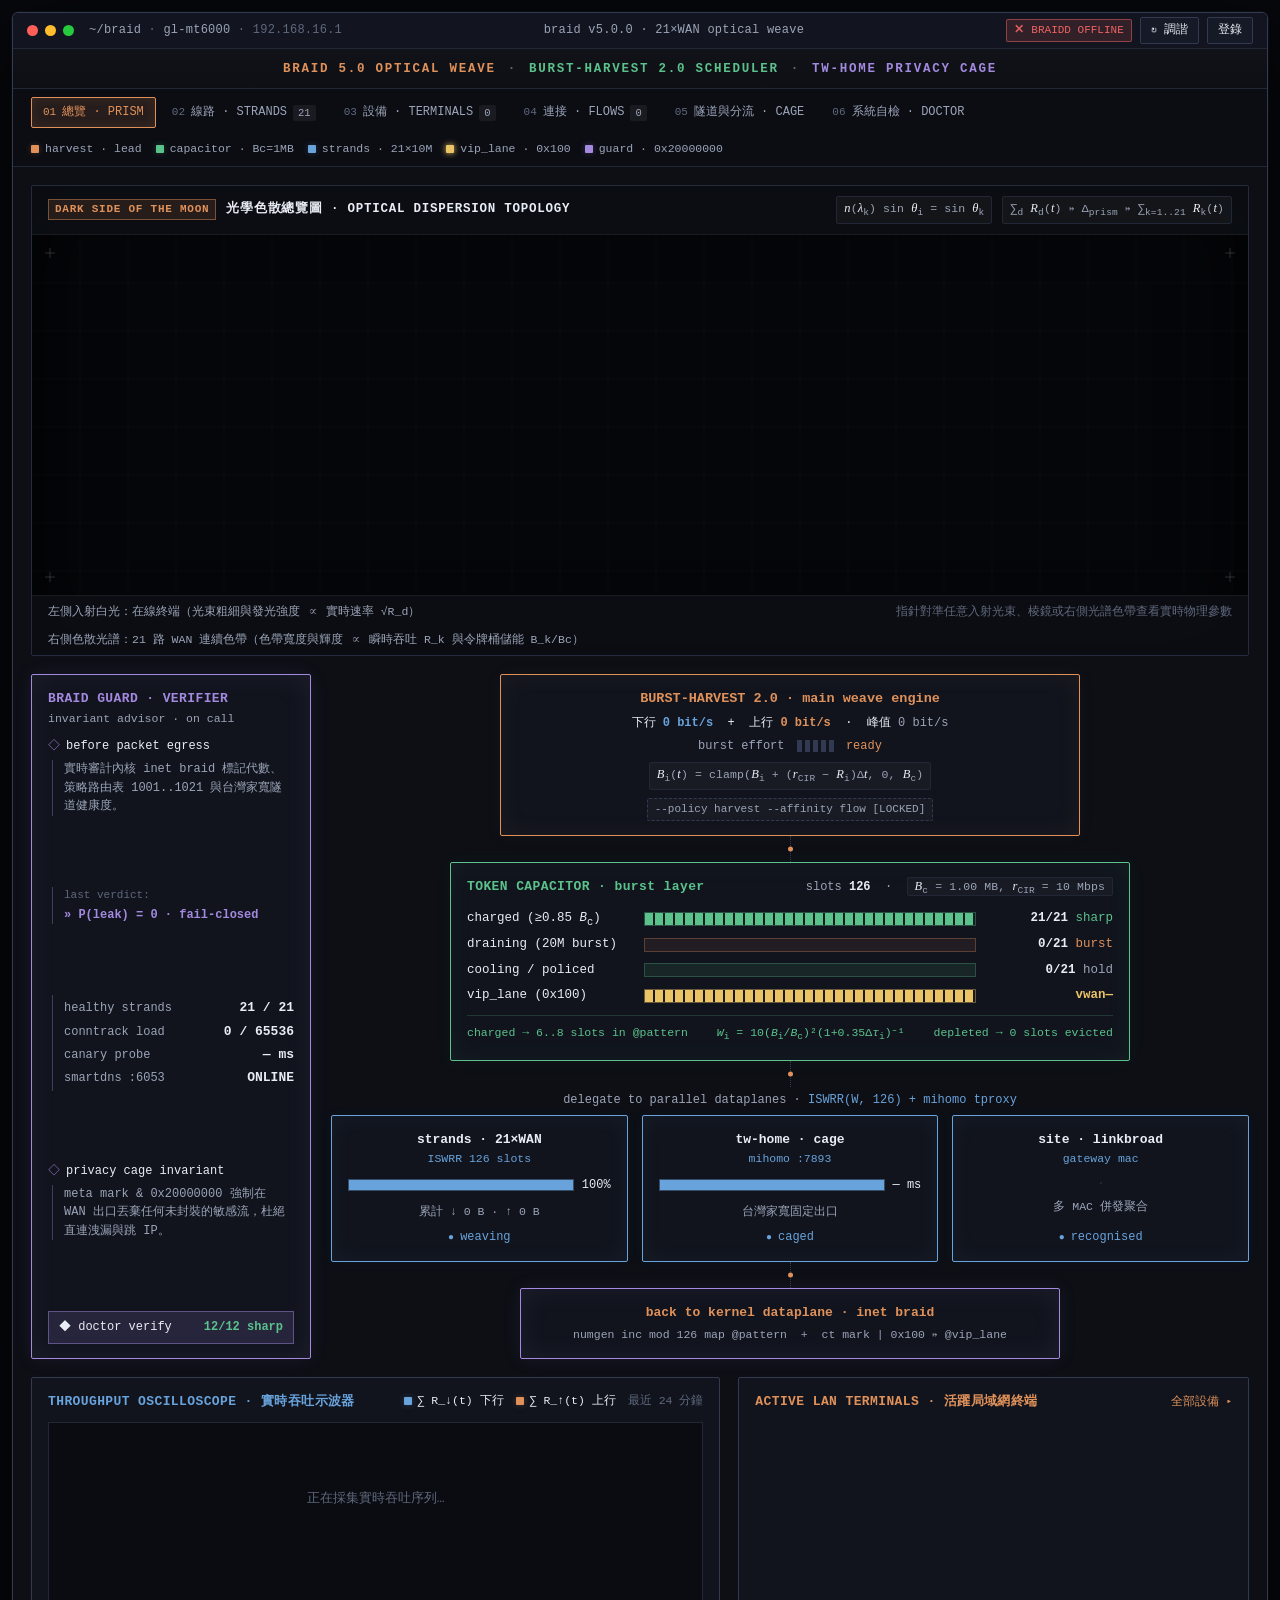
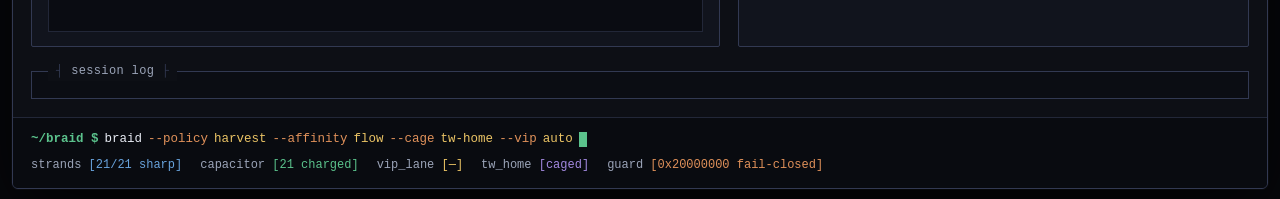
==== commit 3402c019: "feat(ui): modularize Braid 5.0 blueprint frontend into semantic HTML5, CSS design system, and native" ====
--- a/braid/www/braid/index.html
+++ b/braid/www/braid/index.html
@@ -1,766 +1,545 @@
 <!doctype html>
-<html lang="zh-CN">
+<html lang="zh-CN" data-theme="dark">
 <head>
 <meta charset="utf-8">
-<meta name="viewport" content="width=device-width, initial-scale=1">
-<title>Braid</title>
-<link rel="icon" href="data:image/svg+xml,%3Csvg xmlns='http://www.w3.org/2000/svg' viewBox='0 0 32 32'%3E%3Crect width='32' height='32' rx='8' fill='%23111110'/%3E%3Cpath d='M6 9c8 0 8 14 20 14M6 16c8 0 8-7 20-7M6 23c8 0 8-7 20-7' fill='none' stroke='%233987e5' stroke-width='2.4' stroke-linecap='round'/%3E%3C/svg%3E">
-<style>
-:root {
-	color-scheme: light;
-	--page: #efeee8; --surface: #fcfcfb; --raised: #ffffff; --sunk: #f3f2ed; --hair: #e5e4de; --hair-2: #d5d4cc;
-	--ink: #0b0b0b; --ink-2: #52514e; --ink-3: #8b8a83;
-	--down: #2a78d6; --down-wash: rgba(42,120,214,.10); --down-soft: rgba(42,120,214,.26);
-	--up: #eb6834;
-	--good: #0ca30c; --warning: #fab219; --serious: #ec835a; --critical: #d03b3b;
-	--glow: rgba(42,120,214,.07);
-	--shadow: 0 1px 2px rgba(20,20,18,.04), 0 8px 24px rgba(20,20,18,.045);
-	--r: 18px;
-	--sans: ui-sans-serif, system-ui, -apple-system, "Segoe UI", "PingFang SC", "Microsoft YaHei", sans-serif;
-	--mono: ui-monospace, "SF Mono", "Cascadia Mono", Menlo, Consolas, monospace;
-}
-@media (prefers-color-scheme: dark) {
-	:root:where(:not([data-theme="light"])) {
-		color-scheme: dark;
-		--page: #0c0c0b; --surface: #181817; --raised: #222220; --sunk: #121211; --hair: #272725; --hair-2: #383835;
-		--ink: #ffffff; --ink-2: #c3c2b7; --ink-3: #85847b;
-		--down: #3987e5; --down-wash: rgba(57,135,229,.13); --down-soft: rgba(57,135,229,.30);
-		--up: #d95926;
-		--glow: rgba(57,135,229,.09);
-		--shadow: 0 1px 2px rgba(0,0,0,.35), 0 12px 32px rgba(0,0,0,.24);
-	}
-}
-:root[data-theme="dark"] {
-	color-scheme: dark;
-	--page: #0c0c0b; --surface: #181817; --raised: #222220; --sunk: #121211; --hair: #272725; --hair-2: #383835;
-	--ink: #ffffff; --ink-2: #c3c2b7; --ink-3: #85847b;
-	--down: #3987e5; --down-wash: rgba(57,135,229,.13); --down-soft: rgba(57,135,229,.30);
-	--up: #d95926;
-	--glow: rgba(57,135,229,.09);
-	--shadow: 0 1px 2px rgba(0,0,0,.35), 0 12px 32px rgba(0,0,0,.24);
-}
-* { box-sizing: border-box; }
-html, body { margin: 0; min-height: 100%; }
-body { background: radial-gradient(1100px 520px at 78% -8%, var(--glow), transparent 70%) fixed, var(--page); color: var(--ink); font: 14px/1.5 var(--sans); -webkit-font-smoothing: antialiased; }
-button, input, select { font: inherit; color: inherit; }
-a { color: inherit; }
-
-/* --- shell */
-.shell { display: grid; grid-template-columns: 224px minmax(0, 1fr); min-height: 100vh; }
-nav { position: sticky; top: 0; height: 100vh; padding: 20px 12px 16px; display: flex; flex-direction: column; gap: 3px; }
-.mark { display: flex; align-items: center; gap: 11px; padding: 2px 10px 18px; text-decoration: none; }
-.mark svg { width: 30px; height: 30px; }
-.mark b { font-size: 19px; font-weight: 660; letter-spacing: -.015em; display: block; line-height: 1.1; }
-.mark small { color: var(--ink-3); font-size: 11px; letter-spacing: .02em; }
-nav a.item { display: flex; align-items: center; gap: 12px; padding: 9px 12px; border-radius: 13px; text-decoration: none; color: var(--ink-2); font-weight: 520; transition: background .15s, color .15s; }
-nav a.item svg { width: 18px; height: 18px; flex: none; fill: none; stroke: currentColor; stroke-width: 1.7; stroke-linecap: round; stroke-linejoin: round; }
-nav a.item:hover { background: color-mix(in srgb, var(--ink) 5%, transparent); color: var(--ink); }
-nav a.item.on { background: var(--surface); color: var(--ink); box-shadow: var(--shadow); }
-nav a.item.on svg { stroke: var(--down); }
-nav a.item .n { margin-left: auto; font-size: 11.5px; color: var(--ink-3); font-variant-numeric: tabular-nums; font-style: normal; }
-nav .foot { margin-top: auto; display: grid; gap: 10px; padding: 0 2px; }
-.meter { background: var(--surface); border: 1px solid var(--hair); border-radius: 14px; padding: 10px 12px; display: grid; gap: 4px; font-variant-numeric: tabular-nums; font-size: 12.5px; }
-.meter div { display: flex; align-items: center; gap: 8px; color: var(--ink-2); }
-.meter div b { margin-left: auto; color: var(--ink); font-weight: 560; }
-.key { width: 12px; height: 3px; border-radius: 2px; background: var(--down); flex: none; display: inline-block; } .key.up { background: var(--up); }
-main { padding: 22px 26px 64px 10px; max-width: 1220px; width: 100%; }
-.head { display: flex; align-items: center; gap: 12px; margin: 2px 2px 16px; min-height: 34px; }
-.head h1 { font-size: 21px; font-weight: 660; letter-spacing: -.015em; margin: 0; }
-.head small { font-size: 13px; color: var(--ink-3); }
-.page { display: none; } .page.on { display: grid; gap: 16px; animation: rise .22s ease; }
-@keyframes rise { from { opacity: 0; transform: translateY(4px); } to { opacity: 1; transform: none; } }
-@media (max-width: 880px) {
-	.shell { grid-template-columns: 1fr; }
-	nav { position: fixed; inset: auto 0 0 0; height: auto; flex-direction: row; justify-content: space-around; padding: 6px 6px calc(6px + env(safe-area-inset-bottom)); background: color-mix(in srgb, var(--surface) 92%, transparent); backdrop-filter: blur(14px); border-top: 1px solid var(--hair); z-index: 5; }
-	.mark, nav .foot, nav a.item span, nav a.item .n { display: none; }
-	nav a.item { padding: 10px 12px; }
-	main { padding: 14px 12px 88px; }
-}
-
-/* --- pieces */
-.pill { display: inline-flex; align-items: center; gap: 7px; padding: 6px 11px; border-radius: 999px; background: var(--surface); border: 1px solid var(--hair); font-size: 12.5px; color: var(--ink-2); white-space: nowrap; }
-.dot { width: 8px; height: 8px; border-radius: 50%; background: var(--ink-3); flex: none; display: inline-block; }
-.dot.good { background: var(--good); } .dot.warning { background: var(--warning); } .dot.serious { background: var(--serious); } .dot.critical { background: var(--critical); }
-.btn { border: 1px solid var(--hair-2); background: var(--surface); border-radius: 11px; padding: 6px 13px; cursor: pointer; font-size: 13px; transition: border-color .15s; }
-.btn:hover { border-color: var(--ink-3); }
-.btn.primary { background: var(--ink); color: var(--page); border-color: var(--ink); }
-.btn.ghost { border-color: transparent; background: transparent; color: var(--ink-2); }
-.btn:disabled { opacity: .5; cursor: default; }
-.row { display: flex; align-items: center; gap: 10px; flex-wrap: wrap; }
-.spacer { flex: 1; }
-.card { background: var(--surface); border: 1px solid var(--hair); border-radius: var(--r); box-shadow: var(--shadow); min-width: 0; }
-.card > h2 { margin: 0; padding: 16px 20px 0; font-size: 13px; font-weight: 600; color: var(--ink-2); display: flex; align-items: baseline; gap: 10px; }
-.card > h2 small { font-weight: 400; color: var(--ink-3); font-size: 12px; }
-.card .body { padding: 12px 20px 20px; }
-.grid { display: grid; gap: 16px; }
-.g2 { grid-template-columns: repeat(2, minmax(0, 1fr)); } .g4 { grid-template-columns: repeat(4, minmax(0, 1fr)); }
-@media (max-width: 1080px) { .g4 { grid-template-columns: repeat(2, minmax(0, 1fr)); } .g2 { grid-template-columns: 1fr; } }
-.muted { color: var(--ink-3); }
-.seg { display: inline-flex; border: 1px solid var(--hair-2); border-radius: 11px; overflow: hidden; background: var(--sunk); padding: 2px; gap: 2px; }
-.seg button { border: 0; background: transparent; padding: 4px 12px; cursor: pointer; font-size: 12.5px; color: var(--ink-2); border-radius: 8px; transition: background .15s; }
-.seg button.on { background: var(--raised); color: var(--ink); box-shadow: 0 1px 2px rgba(0,0,0,.12); font-weight: 560; }
-select, input.search { border: 1px solid var(--hair-2); background: var(--sunk); border-radius: 10px; padding: 6px 10px; font-size: 12.5px; }
-input.search { width: 260px; max-width: 100%; } input.search:focus { outline: 0; border-color: var(--down); }
-.state { display: inline-flex; align-items: center; gap: 6px; color: var(--ink-2); }
-.state svg { width: 14px; height: 14px; flex: none; }
-.empty { color: var(--ink-3); font-size: 13px; padding: 26px 0; text-align: center; }
-.empty:empty { display: none; }
-.badge { display: inline-flex; align-items: center; gap: 6px; font-size: 12px; padding: 2px 9px; border-radius: 999px; border: 1px solid var(--hair-2); color: var(--ink-2); white-space: nowrap; font-variant-numeric: tabular-nums; }
-.badge i { width: 6px; height: 6px; border-radius: 50%; background: var(--ink-3); flex: none; }
-.badge.tunnel i { background: var(--down); } .badge.direct i { background: var(--good); } .badge.drop i { background: var(--critical); }
-.hint { color: var(--ink-3); font-size: 12px; margin-top: 10px; }
-
-/* --- site banner */
-.site { display: flex; align-items: center; gap: 14px; padding: 14px 20px; flex-wrap: wrap; }
-.site .what { flex: 1; min-width: 220px; }
-.site .what b { font-size: 15px; font-weight: 620; display: block; }
-.site .what span { color: var(--ink-3); font-size: 12.5px; }
-
-/* --- stat tiles */
-.tile { padding: 16px 20px 14px; display: grid; gap: 2px; position: relative; overflow: hidden; }
-.tile .k { color: var(--ink-2); font-size: 12.5px; display: flex; align-items: center; gap: 8px; }
-.tile .v { font-size: 30px; font-weight: 640; letter-spacing: -.03em; line-height: 1.15; }
-.tile .v span { font-size: 13px; font-weight: 500; letter-spacing: 0; color: var(--ink-2); margin-left: 5px; }
-.tile .s { color: var(--ink-3); font-size: 12px; min-height: 18px; overflow: hidden; text-overflow: ellipsis; white-space: nowrap; position: relative; z-index: 1; }
-.tile svg.mini { position: absolute; right: 0; bottom: 0; width: 55%; height: 44px; opacity: .9; }
-.tile svg.mini path { fill: none; stroke-width: 1.6; stroke-linejoin: round; stroke-linecap: round; }
-
-/* --- topology */
-.topo { position: relative; height: 270px; }
-.topo canvas { position: absolute; inset: 0; width: 100%; height: 100%; display: block; }
-.topo .cap { position: absolute; bottom: 12px; font-size: 11.5px; color: var(--ink-3); }
-@media (max-width: 760px) { .topo { height: 220px; } }
-
-/* --- chart */
-.chart { position: relative; height: 190px; }
-.chart svg { width: 100%; height: 100%; display: block; overflow: visible; }
-.chart .grid-line { stroke: var(--hair); stroke-width: 1; }
-.chart .tick { fill: var(--ink-3); font-size: 11px; }
-.chart .line { fill: none; stroke-width: 2; stroke-linejoin: round; stroke-linecap: round; }
-.chart .area { fill: var(--down-wash); }
-.chart .cross { stroke: var(--hair-2); stroke-width: 1; }
-.chart .mk { stroke: var(--surface); stroke-width: 2; }
-.legend { display: flex; gap: 16px; margin-left: auto; font-size: 12px; color: var(--ink-2); font-weight: 400; }
-.legend span { display: inline-flex; align-items: center; gap: 6px; }
-.tip { position: absolute; pointer-events: none; background: var(--raised); border: 1px solid var(--hair-2); border-radius: 11px; padding: 8px 11px; box-shadow: var(--shadow); font-size: 12px; white-space: nowrap; transform: translate(-50%, -100%); opacity: 0; transition: opacity .12s; display: grid; gap: 2px; }
-.tip div { display: flex; align-items: center; gap: 7px; } .tip b { font-size: 13.5px; font-weight: 620; } .tip span { color: var(--ink-3); }
-
-/* --- tables */
-.scroll { overflow-x: auto; margin: 0 -20px; padding: 0 20px; }
-table { width: 100%; border-collapse: collapse; font-variant-numeric: tabular-nums; }
-th { text-align: left; font-weight: 500; color: var(--ink-3); font-size: 12px; padding: 8px 14px 8px 0; border-bottom: 1px solid var(--hair); white-space: nowrap; }
-td { padding: 8px 14px 8px 0; border-bottom: 1px solid var(--hair); white-space: nowrap; vertical-align: middle; }
-tbody tr:last-child td { border-bottom: 0; }
-tbody tr:hover { background: color-mix(in srgb, var(--down) 5%, transparent); }
-.num { text-align: right; }
-.t1 { font-weight: 560; } .t2 { color: var(--ink-3); font-family: var(--mono); font-size: 11.5px; }
-.bar { display: inline-block; width: 84px; height: 6px; border-radius: 3px; background: var(--hair); vertical-align: middle; margin-right: 8px; overflow: hidden; }
-.bar i { display: block; height: 100%; border-radius: 0 3px 3px 0; background: var(--down); transition: width .5s ease; }
-.bar.up i { background: var(--up); }
-.spark { width: 110px; height: 24px; display: block; }
-.spark path { fill: none; stroke: var(--down); stroke-width: 1.5; stroke-linejoin: round; stroke-linecap: round; }
-tr.off td { color: var(--ink-3); } tr.off .t1 { font-weight: 450; }
-input.name { border: 1px solid transparent; background: transparent; border-radius: 8px; padding: 2px 6px; margin-left: -6px; font-weight: 560; width: 170px; }
-input.name:hover { border-color: var(--hair-2); } input.name:focus { outline: 0; border-color: var(--down); background: var(--sunk); }
-td.dst { max-width: 300px; } td.dst div { overflow: hidden; text-overflow: ellipsis; }
-td .badge { max-width: 280px; overflow: hidden; text-overflow: ellipsis; display: inline-block; vertical-align: middle; }
-td .badge i { display: inline-block; margin-right: 6px; vertical-align: middle; }
-
-/* --- pattern */
-.pattern { display: flex; gap: 2px; height: 18px; margin: 4px 0 2px; }
-.pattern i { flex: 1; min-width: 1px; border-radius: 2px; background: var(--down-soft); transition: background .12s, transform .12s; }
-.pattern i.on { background: var(--down); transform: scaleY(1.25); }
-.pattern.dim i:not(.on) { background: var(--hair); }
-
-/* --- rules */
-.step { display: grid; grid-template-columns: 30px minmax(0, 1fr) 150px 100px; gap: 12px; align-items: center; padding: 11px 0; border-top: 1px solid var(--hair); }
-.step:first-child { border-top: 0; }
-.step .no { width: 24px; height: 24px; border-radius: 50%; background: var(--sunk); border: 1px solid var(--hair-2); display: grid; place-items: center; font-size: 12px; color: var(--ink-2); font-variant-numeric: tabular-nums; }
-.step .t { font-weight: 560; } .step .d { color: var(--ink-3); font-size: 12.5px; }
-.step .share { height: 6px; border-radius: 3px; background: var(--hair); overflow: hidden; }
-.step .share i { display: block; height: 100%; background: var(--down); border-radius: 0 3px 3px 0; transition: width .5s ease; }
-.step .cnt { font-size: 12px; color: var(--ink-3); font-variant-numeric: tabular-nums; text-align: right; }
-.step .badge { justify-self: end; }
-@media (max-width: 760px) { .step { grid-template-columns: 30px minmax(0, 1fr) 100px; } .step .meterbox { display: none; } }
-
-/* --- relays */
-.relays { display: grid; grid-template-columns: repeat(auto-fill, minmax(210px, 1fr)); gap: 10px; }
-.relay { border: 1px solid var(--hair); background: var(--sunk); border-radius: 14px; padding: 11px 13px; cursor: pointer; display: grid; gap: 6px; transition: border-color .15s, transform .15s; text-align: left; }
-.relay:hover { border-color: var(--ink-3); transform: translateY(-1px); }
-.relay.sel { border-color: var(--down); box-shadow: 0 0 0 1px var(--down) inset; background: var(--surface); }
-.relay .name { font-weight: 560; overflow: hidden; text-overflow: ellipsis; white-space: nowrap; }
-.relay .meta { display: flex; align-items: center; justify-content: space-between; gap: 8px; color: var(--ink-3); font-size: 12px; }
-
-/* --- lists */
-.kv { display: grid; grid-template-columns: auto 1fr; gap: 7px 14px; margin: 0; }
-.kv dt { color: var(--ink-3); } .kv dd { margin: 0; text-align: right; font-weight: 520; overflow: hidden; text-overflow: ellipsis; white-space: nowrap; }
-.list { list-style: none; margin: 0; padding: 0; }
-.list li { display: flex; align-items: center; gap: 8px; padding: 8px 0; border-top: 1px solid var(--hair); font-size: 13px; }
-.list li:first-child { border-top: 0; }
-.list li .name { flex: 1; overflow: hidden; text-overflow: ellipsis; white-space: nowrap; }
-.list li .meta { color: var(--ink-3); font-variant-numeric: tabular-nums; font-size: 12px; }
-.check { display: flex; gap: 9px; align-items: flex-start; padding: 8px 0; border-top: 1px solid var(--hair); font-size: 13px; }
-.check:first-child { border-top: 0; }
-.check svg { width: 15px; height: 15px; flex: none; margin-top: 2px; }
-.check .why { color: var(--ink-3); font-size: 12px; display: block; }
-.check code { font-family: var(--mono); font-size: 11.5px; color: var(--ink-3); }
-.event { display: grid; grid-template-columns: 64px 1fr; gap: 8px; padding: 6px 0; border-top: 1px solid var(--hair); font-size: 12.5px; }
-.event:first-child { border-top: 0; }
-.event time { color: var(--ink-3); font-family: var(--mono); font-size: 11.5px; padding-top: 1px; }
-.event .tag { font-weight: 600; margin-right: 6px; } .event .msg { overflow-wrap: anywhere; color: var(--ink-2); }
-.opt { display: flex; align-items: center; gap: 14px; padding: 12px 0; border-top: 1px solid var(--hair); flex-wrap: wrap; }
-.opt:first-child { border-top: 0; padding-top: 2px; }
-.opt .what { flex: 1; min-width: 200px; } .opt .what b { font-weight: 560; display: block; } .opt .what span { color: var(--ink-3); font-size: 12.5px; }
-
-/* --- dialog */
-.scrim { position: fixed; inset: 0; background: rgba(0,0,0,.45); backdrop-filter: blur(3px); display: none; place-items: center; z-index: 10; padding: 16px; }
-.scrim.open { display: grid; }
-.dialog { width: min(380px, 100%); background: var(--surface); border: 1px solid var(--hair); border-radius: var(--r); box-shadow: var(--shadow); padding: 22px; display: grid; gap: 10px; }
-.dialog b { font-size: 16px; } .dialog p { margin: 0; color: var(--ink-3); font-size: 12.5px; }
-.dialog input { width: 100%; padding: 9px 11px; border-radius: 11px; border: 1px solid var(--hair-2); background: var(--raised); }
-.err { color: var(--critical); font-size: 12.5px; min-height: 18px; }
-.toast { position: fixed; left: 50%; bottom: 28px; transform: translate(-50%, 20px); background: var(--ink); color: var(--page); padding: 8px 15px; border-radius: 11px; font-size: 13px; opacity: 0; transition: all .2s; pointer-events: none; z-index: 20; }
-.toast.on { opacity: 1; transform: translate(-50%, 0); }
-@media (prefers-reduced-motion: reduce) { * { transition: none !important; animation: none !important; } }
-</style>
+<meta name="viewport" content="width=device-width,initial-scale=1,viewport-fit=cover">
+<meta name="color-scheme" content="dark">
+<title>~/braid · Optical Weave &amp; Burst-Harvest 2.0</title>
+<link rel="stylesheet" href="./css/tokens.css">
+<link rel="stylesheet" href="./css/layout.css">
+<link rel="stylesheet" href="./css/components.css">
 </head>
 <body>
-<div class="shell">
-<nav>
-	<a class="mark" href="#/overview">
-		<svg viewBox="0 0 32 32" aria-hidden="true"><path d="M3 8c10 0 9 16 26 16M3 16c10 0 9-8 26-8M3 24c10 0 9-8 26-8" fill="none" stroke="var(--down)" stroke-width="2.6" stroke-linecap="round"/></svg>
-		<div><b>Braid</b><small>many strands, one line</small></div>
-	</a>
-	<a class="item" href="#/overview" data-p="overview" title="概览"><svg viewBox="0 0 24 24"><path d="M4 13a8 8 0 1 1 16 0M12 13l4-5M5 19h14"/></svg><span>概览</span></a>
-	<a class="item" href="#/strands" data-p="strands" title="线路"><svg viewBox="0 0 24 24"><path d="M3 6c8 0 8 12 18 12M3 12c8 0 8-6 18-6M3 18c8 0 8-6 18-6"/></svg><span>线路</span><i class="n" id="n-strands"></i></a>
-	<a class="item" href="#/devices" data-p="devices" title="设备"><svg viewBox="0 0 24 24"><rect x="3" y="5" width="13" height="10" rx="2"/><path d="M7 19h5M9.5 15v4"/><rect x="17" y="9" width="4.5" height="10" rx="1.2"/></svg><span>设备</span><i class="n" id="n-devices"></i></a>
-	<a class="item" href="#/connections" data-p="connections" title="连接"><svg viewBox="0 0 24 24"><path d="M7 7h10M7 7l3-3M7 7l3 3M17 17H7M17 17l-3-3M17 17l-3 3"/></svg><span>连接</span><i class="n" id="n-conn"></i></a>
-	<a class="item" href="#/rules" data-p="rules" title="分流"><svg viewBox="0 0 24 24"><path d="M4 6h6c4 0 4 6 8 6h2M4 18h6c4 0 4-6 8-6M17 9l3 3-3 3"/></svg><span>分流</span></a>
-	<a class="item" href="#/tunnel" data-p="tunnel" title="隧道"><svg viewBox="0 0 24 24"><path d="M4 19V11a8 8 0 0 1 16 0v8M9 19v-7a3 3 0 0 1 6 0v7M2 19h20"/></svg><span>隧道</span></a>
-	<a class="item" href="#/log" data-p="log" title="日志"><svg viewBox="0 0 24 24"><path d="M5 5h14M5 10h14M5 15h9M5 20h6"/></svg><span>日志</span></a>
-	<div class="foot">
-		<div class="meter"><div><i class="key"></i>下行<b id="m-down">–</b></div><div><i class="key up"></i>上行<b id="m-up">–</b></div></div>
-		<span class="pill" id="health"><i class="dot"></i><span>连接中…</span></span>
-		<div class="row"><button class="btn ghost" id="theme" title="切换明暗">◐</button><button class="btn" id="auth">登录</button></div>
+
+<div class="term-window">
+	<!-- 1. Window Chrome Bar -->
+	<header class="win-bar">
+		<div class="win-dots">
+			<i class="win-dot r"></i>
+			<i class="win-dot y"></i>
+			<i class="win-dot g"></i>
+			<span class="win-path" style="margin-left:8px">~/braid <span>·</span> gl-mt6000 <span>·</span> <span id="hdr-ip">192.168.16.1</span></span>
+		</div>
+		<div class="win-path" id="hdr-ver">braid v5.0.0 · 21×WAN optical weave</div>
+		<div class="win-actions">
+			<span id="health-pill" class="bp-badge mint">● 21/21 SHARP</span>
+			<button type="button" class="btn" id="btn-reconcile" title="立即執行 braid reconcile">↻ 調諧</button>
+			<button type="button" class="btn" id="btn-auth">登錄</button>
+		</div>
+	</header>
+
+	<!-- 2. Uppercase Tracked Banner -->
+	<div class="banner-bar">
+		<div class="banner-title">
+			<span class="hl-amber">BRAID 5.0 OPTICAL WEAVE</span>
+			<span class="sep">·</span>
+			<span class="hl-mint">BURST-HARVEST 2.0 SCHEDULER</span>
+			<span class="sep">·</span>
+			<span class="hl-violet">TW-HOME PRIVACY CAGE</span>
+		</div>
 	</div>
-</nav>
-<main>
-	<div class="head"><h1 id="title">概览</h1><small id="subtitle"></small><div class="spacer"></div><div class="row" id="actions"></div></div>
-
-	<section class="page" data-p="overview">
-		<div class="card site" id="site"></div>
-		<div class="grid g4">
-			<div class="card tile"><div class="k"><i class="key"></i>下行</div><div class="v" id="t-down">–<span></span></div><div class="s" id="t-down-s"></div><svg class="mini" id="mini-down" viewBox="0 0 120 44" preserveAspectRatio="none" aria-hidden="true"></svg></div>
-			<div class="card tile"><div class="k"><i class="key up"></i>上行</div><div class="v" id="t-up">–<span></span></div><div class="s" id="t-up-s"></div><svg class="mini" id="mini-up" viewBox="0 0 120 44" preserveAspectRatio="none" aria-hidden="true"></svg></div>
-			<div class="card tile"><div class="k">线路</div><div class="v" id="t-strands">–<span></span></div><div class="s" id="t-strands-s"></div></div>
-			<div class="card tile"><div class="k">隧道</div><div class="v" id="t-tunnel">–<span></span></div><div class="s" id="t-tunnel-s"></div></div>
-		</div>
-		<div class="card"><h2>拓扑 <small>左边是设备，右边是上游的每一条线路；线越粗、光点越密，流量越大</small></h2>
-			<div class="topo"><canvas id="topo" aria-label="设备经 Braid 到各条线路的实时流量"></canvas><div class="cap" style="left:20px" id="cap-dev"></div><div class="cap" style="right:20px" id="cap-str"></div></div>
-		</div>
-		<div class="card"><h2>速率 <small id="chart-range"></small><span class="legend"><span><i class="key"></i>下行</span><span><i class="key up"></i>上行</span></span></h2><div class="body"><div class="chart" id="chart"><div class="tip" id="tip"></div></div></div></div>
-		<div class="grid g2">
-			<div class="card"><h2>需要你留意的</h2><div class="body" id="attention"></div></div>
-			<div class="card"><h2>最活跃的设备</h2><div class="body"><ul class="list" id="top-dev"></ul></div></div>
-		</div>
-	</section>
-
-	<section class="page" data-p="strands">
-		<div class="card"><h2>编织 <small id="weave-cap"></small></h2><div class="body">
-			<div class="pattern" id="pattern" aria-hidden="true"></div>
-			<div class="hint" style="margin-top:8px">图样：每格是一个槽位，新连接依次落入；格子多的线路分到的新连接多。悬停下方线路可高亮它占的槽位。</div>
-			<div style="height:10px"></div>
-			<div class="opt"><div class="what"><b>分配策略</b><span>Burst-Harvest 2.0：追踪每条线路 1.0 MB 突发令牌桶（20 Mbit/s 脉冲窗口），优先调度满桶线路，并隔离独立 @vip_lane 电竞专线。</span></div><span class="badge tunnel"><i></i>脉冲收割（已锁定）</span></div>
-			<div class="opt"><div class="what"><b>并发亲和性</b><span>21 条线路共享同一酒店出口公网 IP，全流平滑交错摊开（ISWRR），兼顾 0 跨 IP 掉线风险与满速多流叠加。</span></div><span class="badge direct"><i></i>全流摊开（已锁定）</span></div>
-		</div></div>
-		<div class="card"><h2>线路 <small>每个身份稳态 10 Mbit/s + 1.0 MB 突发脉冲桶（20 Mbit/s），最低延迟线路自动设为 VIP 专线</small></h2><div class="body"><div class="scroll"><table>
-			<thead><tr><th>线路</th><th>令牌桶 / 状态</th><th class="num">纯 RTT</th><th>下行</th><th>上行</th><th class="num">峰值 ↓ / ↑</th><th class="num">槽位</th><th>近 5 分钟</th></tr></thead>
-			<tbody id="strands"></tbody></table></div></div></div>
-	</section>
-
-	<section class="page" data-p="devices">
-		<div class="card"><h2>设备 <small>名字可直接点击修改；去向决定这台设备的流量怎么走</small></h2><div class="body"><div class="scroll"><table>
-			<thead><tr><th>设备</th><th>接入</th><th>下行</th><th>上行</th><th class="num">累计 ↓ / ↑</th><th>去向</th></tr></thead>
-			<tbody id="devices"></tbody></table></div>
-			<div class="hint">默认：按「分流」页的规则走。直连：这台设备永不进隧道。代理：这台设备的全部流量进隧道（包括国内）。禁网：不能上网，但仍能访问路由器。</div>
-		</div></div>
-	</section>
-
-	<section class="page" data-p="connections">
-		<div class="card"><h2>连接 <small id="conn-cap"></small></h2><div class="body">
-			<div class="row" style="margin-bottom:10px"><input class="search" id="conn-q" placeholder="搜索设备、目的地、线路或中继"><div class="seg" id="conn-route"></div></div>
-			<div class="scroll"><table>
-				<thead><tr><th>设备</th><th>目的地</th><th>去向</th><th class="num">下行</th><th class="num">上行</th><th class="num">累计 ↓ / ↑</th></tr></thead>
-				<tbody id="connections"></tbody></table></div>
-			<div class="empty" id="conn-empty"></div>
-		</div></div>
-	</section>
-
-	<section class="page" data-p="rules">
-		<div class="card"><h2>一个包怎么走 <small>从上到下依次判断，命中即止；右侧是实时命中量</small></h2><div class="body" id="flow"></div></div>
-		<div class="card"><h2>安全与协议策略</h2><div class="body">
-			<div class="opt"><div class="what"><b>其余流量（防泄漏）</b><span>所有非中国大陆地址及 Claude / Stripe / GrowthBook 关联域名一律强制进台湾家宽隧道，严禁直连泄漏。</span></div><span class="badge tunnel"><i></i>强制进隧道（已锁定）</span></div>
-			<div class="opt"><div class="what"><b>QUIC（UDP 443）</b><span>内核层毫秒级拦截 UDP 443，强制浏览器与应用回退至多流 TCP，突破单连接 10 Mbit/s 限速帽。</span></div><span class="badge direct"><i></i>强制回退 TCP（已锁定）</span></div>
-			<div class="opt"><div class="what"><b>广告域名拦截</b><span>在 DNS 层直接返回空地址。</span></div><div class="seg" data-key="dns.ads" data-opts="1:开,0:关"></div></div>
-		</div></div>
-	</section>
-
-	<section class="page" data-p="tunnel">
-		<div class="card"><h2>隧道与 Claude 防封锁笼</h2><div class="body">
-			<dl class="kv" id="tunnel-kv"></dl>
-			<div style="height:8px"></div>
-			<div class="opt"><div class="what"><b>隧道总控</b><span>全局启用透明代理与 SmartDNS 域名锚定（@tunnel4_dns），禁止关闭以防真实 IP 暴露。</span></div><span class="badge tunnel"><i></i>始终开启（已锁定）</span></div>
-			<div class="opt"><div class="what"><b>故障保护（Fail-Closed 硬件锁）</b><span>braid_guard 独立内核表：即使隧道进程异常，海外流量也绝对禁止回退直连，确保 Claude 0 大陆 IP 泄漏。</span></div><span class="badge direct"><i></i>严禁放行（已锁定）</span></div>
-		</div></div>
-		<div class="card"><h2>中继 <small>点击切换；圆点颜色表示延迟</small></h2><div class="body">
-			<div class="relays" id="relays"></div>
-			<div class="hint">Trojan / VLESS 每个连接各走各的，可以摊到多条线路上叠加；Hysteria2 这类 QUIC 中继把所有流量复用在一条连接里，整条隧道只能用到一条线路（约 10 Mbit/s）。</div>
-		</div></div>
-	</section>
-
-	<section class="page" data-p="log">
-		<div class="grid g2">
-			<div class="card"><h2>事件 <small>只记录状态变化</small></h2><div class="body" id="events"></div></div>
-			<div class="card"><h2>体检 <small id="doctor-cap"></small></h2><div class="body" id="doctor"></div></div>
-		</div>
-	</section>
-	<div class="hint" style="margin-top:22px" id="ver"></div>
-</main>
+
+	<!-- 3. Navigation & Color Legend Strip -->
+	<div class="sub-bar">
+		<nav class="nav-tabs" aria-label="主導航">
+			<a class="nav-tab on" href="#/overview" data-p="overview"><span class="idx">01</span>總覽 · PRISM</a>
+			<a class="nav-tab" href="#/strands" data-p="strands"><span class="idx">02</span>線路 · STRANDS <span class="cnt" id="n-strands">21</span></a>
+			<a class="nav-tab" href="#/devices" data-p="devices"><span class="idx">03</span>設備 · TERMINALS <span class="cnt" id="n-devices">0</span></a>
+			<a class="nav-tab" href="#/connections" data-p="connections"><span class="idx">04</span>連接 · FLOWS <span class="cnt" id="n-conn">0</span></a>
+			<a class="nav-tab" href="#/tunnel" data-p="tunnel"><span class="idx">05</span>隧道與分流 · CAGE</a>
+			<a class="nav-tab" href="#/system" data-p="system"><span class="idx">06</span>系統自檢 · DOCTOR</a>
+		</nav>
+		<div class="legend-strip">
+			<span class="leg-item"><i class="leg-sq amber"></i>harvest · lead</span>
+			<span class="leg-item"><i class="leg-sq mint"></i>capacitor · Bc=1MB</span>
+			<span class="leg-item"><i class="leg-sq blue"></i>strands · 21×10M</span>
+			<span class="leg-item"><i class="leg-sq gold"></i>vip_lane · 0x100</span>
+			<span class="leg-item"><i class="leg-sq violet"></i>guard · 0x20000000</span>
+		</div>
+	</div>
+
+	<!-- 4. Main Workspace Content -->
+	<main class="win-body">
+
+		<!-- ==================== PAGE 01: OVERVIEW ==================== -->
+		<section class="page on" data-p="overview">
+
+			<!-- A. Dark Side of the Moon Optical Dispersion Chamber -->
+			<div class="prism-chamber">
+				<div class="prism-hud-top">
+					<div class="prism-hud-title">
+						<span class="tag">DARK SIDE OF THE MOON</span>
+						<span>光學色散總覽圖 · OPTICAL DISPERSION TOPOLOGY</span>
+					</div>
+					<div style="display:flex;align-items:center;gap:10px;flex-wrap:wrap">
+						<span class="math"><i>n</i>(<i>λ</i><sub>k</sub>) sin <i>θ</i><sub>i</sub> = sin <i>θ</i><sub>k</sub></span>
+						<span class="math">∑<sub>d</sub> <i>R</i><sub>d</sub>(<i>t</i>) ↦ Δ<sub>prism</sub> ↦ ∑<sub>k=1..21</sub> <i>R</i><sub>k</sub>(<i>t</i>)</span>
+					</div>
+				</div>
+
+				<div class="prism-canvas-wrap">
+					<canvas id="topo" aria-label="月之暗面光學分流色散圖：左側終端入射白光，經中央三棱鏡色散為右側21路連續彩虹光譜色帶"></canvas>
+					<div id="topo-tip" class="topo-tip"></div>
+				</div>
+
+				<div class="prism-hud-bot">
+					<span id="cap-dev">左側入射白光：在線終端（光束粗細與發光強度 ∝ 實時速率 √R_d）</span>
+					<span style="color:var(--ink-3)">指針對準任意入射光束、棱鏡或右側光譜色帶查看實時物理參數</span>
+					<span id="cap-str">右側色散光譜：21 路 WAN 連續色帶（色帶寬度與輝度 ∝ 瞬時吞吐 R_k 與令牌桶儲能 B_k/Bc）</span>
+				</div>
+			</div>
+
+			<!-- B. Reference Blueprint Architecture Schematic -->
+			<div class="blueprint-grid">
+
+				<!-- Left Vertical Advisor Rail (Violet Wireframe) -->
+				<aside class="schem-box violet advisor-rail">
+					<div>
+						<div class="box-title violet">BRAID GUARD · VERIFIER</div>
+						<div style="font-size:11.5px;color:var(--ink-2);margin-bottom:10px">invariant advisor · on call</div>
+
+						<div class="adv-marker"><span class="sym">◇</span> before packet egress</div>
+						<div class="adv-section">
+							實時審計內核 <code>inet braid</code> 標記代數、策略路由表 <code>1001..1021</code> 與台灣家寬隧道健康度。
+						</div>
+					</div>
+
+					<div>
+						<div class="adv-section">
+							<div style="color:var(--ink-3);font-size:11px">last verdict:</div>
+							<div style="color:var(--violet);font-weight:600;margin-top:2px" id="adv-verdict">» P(leak) = 0 · fail-closed</div>
+						</div>
+					</div>
+
+					<div class="adv-section">
+						<div class="adv-kv"><span>healthy strands</span><b id="adv-strands">21 / 21</b></div>
+						<div class="adv-kv"><span>conntrack load</span><b id="adv-ct">0 / 65536</b></div>
+						<div class="adv-kv"><span>canary probe</span><b id="adv-canary">— ms</b></div>
+						<div class="adv-kv"><span>smartdns :6053</span><b id="adv-dns">ONLINE</b></div>
+					</div>
+
+					<div>
+						<div class="adv-marker"><span class="sym">◇</span> privacy cage invariant</div>
+						<div class="adv-section">
+							<code>meta mark &amp; 0x20000000</code> 強制在 WAN 出口丟棄任何未封裝的敏感流，杜絕直連洩漏與跳 IP。
+						</div>
+					</div>
+
+					<div class="adv-highlight">
+						<span>◆ doctor verify</span>
+						<b id="adv-doctor" style="color:var(--mint)">12/12 sharp</b>
+					</div>
+				</aside>
+
+				<!-- Right Main Schematic Column (Amber -> Mint -> 3x Blue -> Violet) -->
+				<div class="flow-col">
+
+					<!-- 1. Top Amber Box: Lead Scheduler -->
+					<div class="schem-box amber flow-node-lead">
+						<div style="font-size:13.5px;font-weight:600;color:var(--amber)">
+							BURST-HARVEST 2.0 · main weave engine
+						</div>
+						<div style="font-size:12px;color:var(--ink);margin:4px 0">
+							下行 <b id="ov-down" style="color:var(--blue)">0 bit/s</b> &nbsp;+&nbsp; 上行 <b id="ov-up" style="color:var(--amber)">0 bit/s</b>
+							&nbsp;·&nbsp; 峰值 <span id="ov-peak" style="color:var(--ink-2)">0 bit/s</span>
+						</div>
+						<div style="font-size:12px;color:var(--ink-2);margin:4px 0">
+							burst effort
+							<span class="effort-bars" id="ov-effort"><i></i><i></i><i></i><i></i><i></i></span>
+							<span id="ov-effort-txt" style="color:var(--amber)">ready</span>
+						</div>
+						<div style="margin-top:6px;display:flex;justify-content:center;gap:8px;flex-wrap:wrap">
+							<span class="math"><i>B</i><sub>i</sub>(<i>t</i>) = clamp(<i>B</i><sub>i</sub> + (<i>r</i><sub>CIR</sub> − <i>R</i><sub>i</sub>)Δ<i>t</i>, 0, <i>B</i><sub>c</sub>)</span>
+							<span class="bp-badge locked">--policy harvest --affinity flow [LOCKED]</span>
+						</div>
+					</div>
+
+					<div class="v-conn"><div class="dot-line"></div></div>
+
+					<!-- 2. Middle Emerald Box: Token Capacitor Layer -->
+					<div class="schem-box mint flow-node-cap">
+						<div class="box-head">
+							<div class="box-title mint">TOKEN CAPACITOR · burst layer</div>
+							<div style="font-size:12px;color:var(--ink-2)">
+								slots <b id="cap-slots" style="color:var(--ink)">126</b> &nbsp;·&nbsp; <span class="math"><i>B</i><sub>c</sub> = 1.00 MB, <i>r</i><sub>CIR</sub> = 10 Mbps</span>
+							</div>
+						</div>
+
+						<div class="cap-row">
+							<span>charged (≥0.85 <i>B</i><sub>c</sub>)</span>
+							<div class="cap-bar"><div class="cap-bar-fill" id="bar-charged" style="width:100%"></div></div>
+							<span style="text-align:right"><b id="val-charged">21/21</b> <span style="color:var(--mint)">sharp</span></span>
+						</div>
+						<div class="cap-row">
+							<span>draining (20M burst)</span>
+							<div class="cap-bar amber"><div class="cap-bar-fill" id="bar-draining" style="width:0%"></div></div>
+							<span style="text-align:right"><b id="val-draining">0/21</b> <span style="color:var(--amber)">burst</span></span>
+						</div>
+						<div class="cap-row">
+							<span>cooling / policed</span>
+							<div class="cap-bar"><div class="cap-bar-fill" id="bar-cooling" style="width:0%"></div></div>
+							<span style="text-align:right"><b id="val-cooling">0/21</b> <span style="color:var(--ink-2)">hold</span></span>
+						</div>
+						<div class="cap-row">
+							<span>vip_lane (0x100)</span>
+							<div class="cap-bar gold"><div class="cap-bar-fill" id="bar-vip" style="width:100%"></div></div>
+							<span style="text-align:right"><b id="val-vip" style="color:var(--gold)">vwan—</b></span>
+						</div>
+
+						<div class="cap-foot">
+							<span>charged → 6..8 slots in @pattern</span>
+							<span><i>W</i><sub>i</sub> = 10(<i>B</i><sub>i</sub>/<i>B</i><sub>c</sub>)²(1+0.35Δ<i>τ</i><sub>i</sub>)⁻¹</span>
+							<span>depleted → 0 slots evicted</span>
+						</div>
+					</div>
+
+					<div class="v-conn"><div class="dot-line"></div></div>
+					<div class="branch-header">delegate to parallel dataplanes · <span>ISWRR(W, 126) + mihomo tproxy</span></div>
+
+					<!-- 3. Three Cerulean Blue Sub-Nodes -->
+					<div class="sub-grid-3">
+						<div class="schem-box blue sub-card">
+							<div>
+								<div style="font-weight:600;color:var(--ink)">strands · 21×WAN</div>
+								<div style="font-size:11.5px;color:var(--blue)" id="sub1-sub">ISWRR 126 slots</div>
+							</div>
+							<div class="sub-prog-row">
+								<div class="sub-prog"><i id="sub1-bar" style="width:100%"></i></div>
+								<span id="sub1-pct">100%</span>
+							</div>
+							<div style="font-size:11.5px;color:var(--ink-2)" id="sub1-desc">累計 ↓ 0 B · ↑ 0 B</div>
+							<div class="sub-status" id="sub1-st">weaving</div>
+						</div>
+
+						<div class="schem-box blue sub-card">
+							<div>
+								<div style="font-weight:600;color:var(--ink)">tw-home · cage</div>
+								<div style="font-size:11.5px;color:var(--blue)" id="sub2-sub">mihomo :7893</div>
+							</div>
+							<div class="sub-prog-row">
+								<div class="sub-prog"><i id="sub2-bar" style="width:100%"></i></div>
+								<span id="sub2-pct">— ms</span>
+							</div>
+							<div style="font-size:11.5px;color:var(--ink-2);overflow:hidden;text-overflow:ellipsis;white-space:nowrap" id="sub2-desc">台灣家寬固定出口</div>
+							<div class="sub-status" id="sub2-st">caged</div>
+						</div>
+
+						<div class="schem-box blue sub-card">
+							<div>
+								<div style="font-weight:600;color:var(--ink)" id="sub3-title">site · linkbroad</div>
+								<div style="font-size:11.5px;color:var(--blue)" id="sub3-sub">gateway mac</div>
+							</div>
+							<div style="display:flex;justify-content:center;gap:6px;align-items:center;margin:2px 0">
+								<div class="seg-group" id="site-mode-seg"></div>
+								<button type="button" class="btn" id="site-mem-btn" style="padding:3px 7px;font-size:11px;display:none"></button>
+							</div>
+							<div style="font-size:11.5px;color:var(--ink-2)" id="sub3-desc">多 MAC 併發聚合</div>
+							<div class="sub-status" id="sub3-st">recognised</div>
+						</div>
+					</div>
+
+					<div class="v-conn"><div class="dot-line"></div></div>
+
+					<!-- 4. Bottom Violet Box: Kernel Dataplane Convergence -->
+					<div class="schem-box violet flow-node-verify">
+						<div style="font-weight:600;color:var(--amber)">back to kernel dataplane · inet braid</div>
+						<div style="font-size:11.5px;color:var(--ink-2);margin-top:3px">
+							<code>numgen inc mod 126 map @pattern</code> &nbsp;+&nbsp; <code>ct mark | 0x100 ↦ @vip_lane</code>
+						</div>
+					</div>
+
+				</div>
+			</div>
+
+			<!-- C. Oscilloscope & Active LAN Devices -->
+			<div class="split-2">
+				<div class="schem-box">
+					<div class="box-head">
+						<div class="box-title blue">THROUGHPUT OSCILLOSCOPE · 實時吞吐示波器</div>
+						<div style="display:flex;align-items:center;gap:12px;font-size:11.5px">
+							<span class="leg-item"><i class="leg-sq blue"></i>∑ R_↓(t) 下行</span>
+							<span class="leg-item"><i class="leg-sq amber"></i>∑ R_↑(t) 上行</span>
+							<span id="chart-range" style="color:var(--ink-3)">最近 24 分鐘</span>
+						</div>
+					</div>
+					<div class="chart-wrap" id="chart">
+						<div id="tip" class="chart-tip"></div>
+					</div>
+				</div>
+
+				<div class="schem-box">
+					<div class="box-head">
+						<div class="box-title amber">ACTIVE LAN TERMINALS · 活躍局域網終端</div>
+						<a href="#/devices" style="font-size:11.5px;color:var(--amber);text-decoration:none">全部設備 ▸</a>
+					</div>
+					<div id="top-dev-list" style="display:flex;flex-direction:column;gap:8px"></div>
+				</div>
+			</div>
+
+			<!-- D. Session Log Box -->
+			<div class="session-log-box">
+				<span class="session-log-legend">session log</span>
+				<div class="log-list" id="ov-session-log"></div>
+			</div>
+
+		</section>
+
+		<!-- ==================== PAGE 02: STRANDS ==================== -->
+		<section class="page" data-p="strands">
+
+			<div class="schem-box mint">
+				<div class="box-head">
+					<div>
+						<div class="box-title mint">126-SLOT ISWRR CHROMATIC WEAVE MATRIX · 平滑交織加權輪詢槽位表</div>
+						<div style="font-size:11.5px;color:var(--ink-2);margin-top:3px" id="weave-cap">
+							126 個槽位，每 2 秒根據各線路令牌桶餘量與純網路 RTT 動態重排 <code>@pattern</code>；指針懸停下方線路可高亮其槽位分佈
+						</div>
+					</div>
+					<div style="display:flex;align-items:center;gap:8px;flex-wrap:wrap">
+						<span class="math"><i>W</i><sub>i</sub> = 10(<i>B</i><sub>i</sub>/<i>B</i><sub>c</sub>)²(1+0.35Δ<i>τ</i><sub>i</sub>)⁻¹</span>
+						<span class="bp-badge locked">policy: harvest [LOCKED]</span>
+						<span class="bp-badge locked">affinity: flow [LOCKED]</span>
+						<button type="button" class="btn" id="btn-relogin-strands">↻ 重新認證 Portal</button>
+					</div>
+				</div>
+
+				<div id="pattern" class="pattern-grid" aria-label="126槽位色譜矩陣"></div>
+
+				<div style="display:flex;justify-content:space-between;flex-wrap:wrap;gap:10px;font-size:11.5px;color:var(--ink-2)">
+					<span>■ 滿桶脈衝 (charged, ≥85% Bc)：優先分配 6~8 槽位，釋放 20 Mbit/s 突發窗口</span>
+					<span>■ 限速驅逐 (depleted / cooling)：槽位歸零 (0 slots)，靜默回血至 85% 重新併網</span>
+					<span>★ VIP 遊戲專線 (0x100)：獨立於 126 槽位之外，0 競爭獨享最低延遲物理通道</span>
+				</div>
+			</div>
+
+			<div class="schem-box">
+				<div class="box-head">
+					<div class="box-title blue">21-CHANNEL WAN TELEMETRY &amp; TOKEN CAPACITORS · 21 路物理與虛擬 WAN 實時矩陣</div>
+					<span class="math"><i>τ</i><sub>net</sub> = <i>t</i><sub>starttransfer</sub> − <i>t</i><sub>namelookup</sub> &nbsp;|&nbsp; <i>B</i><sub>c</sub> = 1,000 KB</span>
+				</div>
+
+				<div class="table-wrap">
+					<table class="bp-table">
+						<thead>
+							<tr>
+								<th>線路 / IPv4</th>
+								<th>調度狀態</th>
+								<th>令牌桶儲能 <i>B</i><sub>i</sub>(<i>t</i>) / <i>B</i><sub>c</sub></th>
+								<th class="num">純網路 <i>τ</i><sub>net</sub></th>
+								<th>實時下行 <i>R</i><sub>↓</sub></th>
+								<th>實時上行 <i>R</i><sub>↑</sub></th>
+								<th class="num">峰值 ↓ / ↑</th>
+								<th class="num">累計流量 Σ</th>
+								<th class="num">槽位 <i>w</i><sub>i</sub></th>
+								<th>近 2 分鐘趨勢</th>
+							</tr>
+						</thead>
+						<tbody id="strands-tbody"></tbody>
+					</table>
+				</div>
+			</div>
+
+		</section>
+
+		<!-- ==================== PAGE 03: DEVICES ==================== -->
+		<section class="page" data-p="devices">
+			<div class="schem-box amber">
+				<div class="box-head">
+					<div>
+						<div class="box-title amber">LAN TERMINAL POLICY MATRIX · 局域網終端與硬件級分流策略</div>
+						<div style="font-size:11.5px;color:var(--ink-2);margin-top:3px">
+							點擊設備名稱可直接修改備註；切換右側策略將立即寫入 UCI 並同步至內核 <code>@dev_game</code> / <code>@dev_direct</code> / <code>@dev_tunnel</code> / <code>@dev_block</code> 集合
+						</div>
+					</div>
+					<div style="display:flex;gap:8px;flex-wrap:wrap">
+						<span class="bp-badge gold">電競 VIP ↦ ct mark | 0x100 + HTB 1:10 + 50MB 大流自動降級</span>
+						<span class="bp-badge violet">代理 ↦ 強制鎖定台灣家寬 TW-HOME</span>
+					</div>
+				</div>
+
+				<div class="table-wrap">
+					<table class="bp-table">
+						<thead>
+							<tr>
+								<th>終端名稱 (點擊改名) / IP / MAC</th>
+								<th>物理鏈路 / RSSI</th>
+								<th>實時下行 <i>R</i><sub>↓</sub></th>
+								<th>實時上行 <i>R</i><sub>↑</sub></th>
+								<th class="num">累計下載 / 上傳</th>
+								<th>分流調度策略 (Policy)</th>
+							</tr>
+						</thead>
+						<tbody id="devices-tbody"></tbody>
+					</table>
+				</div>
+			</div>
+		</section>
+
+		<!-- ==================== PAGE 04: CONNECTIONS ==================== -->
+		<section class="page" data-p="connections">
+			<div class="schem-box blue">
+				<div class="box-head">
+					<div>
+						<div class="box-title blue">LIVE KERNEL &amp; TUNNEL FLOW TABLE · 實時活躍連接表</div>
+						<div style="font-size:11.5px;color:var(--ink-2);margin-top:3px" id="conn-cap">
+							實時聚合內核 conntrack 直連流與 mihomo 隧道流
+						</div>
+					</div>
+					<div style="display:flex;align-items:center;gap:10px;flex-wrap:wrap">
+						<div class="seg-group" id="conn-route-seg"></div>
+						<input id="conn-q" class="bp-input" type="search" placeholder="過濾設備 / 域名 / IP / 端口 / vwan…" style="width:240px">
+					</div>
+				</div>
+
+				<div id="conn-empty" style="padding:18px;text-align:center;color:var(--ink-2);display:none"></div>
+
+				<div class="table-wrap" id="conn-table-wrap">
+					<table class="bp-table">
+						<thead>
+							<tr>
+								<th>來源終端 (SRC)</th>
+								<th>目標主機 / 端口 (DST)</th>
+								<th>出口路徑與承載節點 (VIA)</th>
+								<th class="num">實時下行</th>
+								<th class="num">實時上行</th>
+								<th class="num">累計 ↓ / ↑</th>
+							</tr>
+						</thead>
+						<tbody id="connections-tbody"></tbody>
+					</table>
+				</div>
+			</div>
+		</section>
+
+		<!-- ==================== PAGE 05: TUNNEL & RULES ==================== -->
+		<section class="page" data-p="tunnel">
+			<div class="split-2">
+				<div class="schem-box violet">
+					<div class="box-head">
+						<div>
+							<div class="box-title violet">TW-HOME PRIVACY CAGE · 台灣家寬固定出口牢籠</div>
+							<div style="font-size:11.5px;color:var(--ink-2);margin-top:3px">
+								所有海外與 AI 服務流量強制經由兩跳中繼鏈（前置專線 ↦ 台灣原生家寬 Hysteria2），配合內核 <code>0x20000000</code> 死鎖防漏衛士
+							</div>
+						</div>
+						<a id="zashboard-link" href="http://192.168.16.1:9090/ui/" target="_blank" rel="noopener" class="btn" style="text-decoration:none">Zashboard 面板 ↗</a>
+					</div>
+
+					<div id="tunnel-summary" style="display:grid;grid-template-columns:repeat(2,1fr);gap:10px;margin:12px 0;padding:10px;background:#090b10;border:1px solid var(--hair)"></div>
+
+					<div style="display:flex;align-items:center;justify-content:space-between;margin-top:12px">
+						<span style="font-size:12px;font-weight:600;color:var(--ink)">出口策略組與中繼節點選擇 (點擊切換)</span>
+						<span class="bp-badge locked">fail_open = 0 [LOCKED · 零洩漏]</span>
+					</div>
+					<div id="relays-grid" class="relay-grid"></div>
+				</div>
+
+				<div class="schem-box mint">
+					<div class="box-head">
+						<div>
+							<div class="box-title mint">NFTABLES CLASSIFICATION PIPELINE · 內核分流判定流水線</div>
+							<div style="font-size:11.5px;color:var(--ink-2);margin-top:3px">
+								每個新連接依序匹配以下內核集合規則，命中即決定走「台灣家寬隧道」或「多線直連編織」
+							</div>
+						</div>
+						<span class="bp-badge locked">QUIC UDP/443: REJECT [LOCKED]</span>
+					</div>
+
+					<div id="rules-sizes" style="display:flex;flex-wrap:wrap;gap:8px;margin-bottom:12px"></div>
+					<div id="rules-flow" style="display:flex;flex-direction:column;gap:8px"></div>
+				</div>
+			</div>
+		</section>
+
+		<!-- ==================== PAGE 06: SYSTEM & DOCTOR ==================== -->
+		<section class="page" data-p="system">
+			<div class="split-2">
+				<div class="schem-box mint">
+					<div class="box-head">
+						<div>
+							<div class="box-title mint">DOCTOR INVARIANT VERIFIER · 12 項系統健康與防漏自檢</div>
+							<div style="font-size:11.5px;color:var(--ink-2);margin-top:3px" id="doctor-cap">實時驗證路由、防火墙、隧道、DNS 與安全不變量</div>
+						</div>
+						<div style="display:flex;gap:8px">
+							<button type="button" class="btn" id="btn-sys-relogin">重新登錄 Portal</button>
+							<button type="button" class="btn primary" id="btn-sys-reconcile">立即調諧 (Reconcile)</button>
+						</div>
+					</div>
+					<div id="doctor-list" style="display:flex;flex-direction:column;gap:8px"></div>
+				</div>
+
+				<div class="schem-box amber">
+					<div class="box-head">
+						<div>
+							<div class="box-title amber">ARCHITECTURE &amp; RUNTIME PARAMETERS · 核心與可調參數</div>
+							<div style="font-size:11.5px;color:var(--ink-2);margin-top:3px">
+								核心安全與調度不變量已在後端硬件鎖死 (<code>locked: true</code>)；運行時環境參數可直接修改並原子生效
+							</div>
+						</div>
+					</div>
+					<div id="config-panel" style="display:flex;flex-direction:column;gap:10px"></div>
+				</div>
+			</div>
+
+			<div class="schem-box">
+				<div class="box-head">
+					<div class="box-title blue">COMPLETE STATE TRANSITION LOG · 系統狀態演進日誌</div>
+					<span style="font-size:11.5px;color:var(--ink-3)">記錄最近 80 條線路、認證、隧道與調諧事件</span>
+				</div>
+				<div class="log-list" id="full-events-log" style="max-height:340px"></div>
+			</div>
+		</section>
+
+	</main>
+
+	<!-- 5. Persistent Terminal Prompt & Live Telemetry Footer -->
+	<footer class="cli-footer">
+		<div class="cli-cmd">
+			<span class="prompt">~/braid $</span>
+			<span>braid</span>
+			<span class="flag">--policy</span><span class="val">harvest</span>
+			<span class="flag">--affinity</span><span class="val">flow</span>
+			<span class="flag">--cage</span><span class="val" id="cli-cage">tw-home</span>
+			<span class="flag">--vip</span><span class="val" id="cli-vip">auto</span>
+			<i class="cli-cursor"></i>
+		</div>
+		<div class="cli-status-strip">
+			<span class="cli-kv">strands <b class="blue" id="ft-strands">[21/21 sharp]</b></span>
+			<span class="cli-kv">capacitor <b class="mint" id="ft-cap">[21 charged]</b></span>
+			<span class="cli-kv">vip_lane <b class="gold" id="ft-vip">[—]</b></span>
+			<span class="cli-kv">tw_home <b class="violet" id="ft-tunnel">[caged]</b></span>
+			<span class="cli-kv">guard <b class="amber" id="ft-guard">[0x20000000 fail-closed]</b></span>
+		</div>
+	</footer>
 </div>
 
-<div class="scrim" id="scrim"><form class="dialog" id="login">
-	<b>登录</b><p>用路由器（LuCI）的账号登录后才能更改设置和查看连接。查看其余状态不需要登录。</p>
-	<input id="user" value="root" autocomplete="username"><input id="pass" type="password" placeholder="路由器密码" autocomplete="current-password">
-	<div class="err" id="login-err"></div>
-	<div class="row"><div class="spacer"></div><button class="btn ghost" type="button" id="login-cancel">取消</button><button class="btn primary" id="login-go">登录</button></div>
-</form></div>
-<div class="toast" id="toast"></div>
-
-<script>
-"use strict";
-const $ = (s, r = document) => r.querySelector(s), $$ = (s, r = document) => [...r.querySelectorAll(s)];
-const el = (tag, cls, text) => { const e = document.createElement(tag); if (cls) e.className = cls; if (text != null) e.textContent = text; return e; };
-const svg = (tag, attrs) => { const e = document.createElementNS("http://www.w3.org/2000/svg", tag); for (const k in attrs) e.setAttribute(k, attrs[k]); return e; };
-const ANON = "0".repeat(32);
-const UI = "5.0.0";      // must match core.uc VERSION; a mismatch means this page is a stale cached copy
-const QUIET = 125000;   // bytes/s. Below 1 Mbit/s a line is idle: do not draw noise as load.
-const ICON = {
-	good: '<svg viewBox="0 0 16 16"><circle cx="8" cy="8" r="7" fill="var(--good)"/><path d="M4.6 8.2l2.2 2.2 4.6-4.8" fill="none" stroke="#fff" stroke-width="1.8" stroke-linecap="round" stroke-linejoin="round"/></svg>',
-	warning: '<svg viewBox="0 0 16 16"><path d="M8 1.2l7.2 13H.8z" fill="var(--warning)"/><path d="M8 6v4" stroke="#111" stroke-width="1.8" stroke-linecap="round"/><circle cx="8" cy="12.2" r="1" fill="#111"/></svg>',
-	critical: '<svg viewBox="0 0 16 16"><circle cx="8" cy="8" r="7" fill="var(--critical)"/><path d="M5.2 5.2l5.6 5.6M10.8 5.2l-5.6 5.6" stroke="#fff" stroke-width="1.8" stroke-linecap="round"/></svg>',
-	idle: '<svg viewBox="0 0 16 16"><circle cx="8" cy="8" r="6.2" fill="none" stroke="var(--ink-3)" stroke-width="1.6"/></svg>',
-};
-const PAGES = { overview: "概览", strands: "线路", devices: "设备", connections: "连接", rules: "分流", tunnel: "隧道", log: "日志" };
-// What each classify rule means. Keyed by the comment kernel.uc gives it.
-const RULE = {
-	"device-block": ["被你设为「禁网」的设备", "不放行", "drop"],
-	"device-direct": ["被你设为「直连」的设备", "直连", "direct"],
-	"relay": ["发往隧道中继本身的流量", "直连", "direct"],
-	"device-tunnel": ["被你设为「代理」的设备", "进隧道", "tunnel"],
-	"tunnel-range": ["目的地在「强制隧道」地址段里", "进隧道", "tunnel"],
-	"tunnel-domain": ["目的地是「强制隧道」域名解析出的地址", "进隧道", "tunnel"],
-	"tunnel-port": ["指定的 UDP 端口（NTP 对时）", "进隧道", "tunnel"],
-	"domestic": ["目的地是国内地址", "直连", "direct"],
-	"quic": ["QUIC（UDP 443）", "拒绝", "drop"],
-	"rest-tunnel": ["以上都不是", "进隧道", "tunnel"],
-	"rest-direct": ["以上都不是", "直连", "direct"],
-};
-// Doctor check ids in plain words: [what is wrong, what to do]
-const CHECK = {
-	strands_healthy: ["没有一条线路能上网", "检查网线和上游网络；需要认证的网络可在日志页重新登录 Portal"],
-	strands_low: ["部分线路掉线了", "多半是认证过期，系统会自动重登；也可手动重新登录 Portal"],
-	strands_masq: ["有线路不在防火墙的 wan 区", "把对应接口加入 wan 防火墙区域"],
-	tunnel_running: ["隧道进程没在运行", "系统会自动拉起；持续出现请检查中继配置"],
-	tunnel_relays: ["没有可用的中继", "检查 /etc/braid/relays.json"],
-	tunnel_fail_open: ["隧道探测失败，流量已改为直连", "隧道恢复后会自动切回"],
-	tunnel_canary: ["隧道探测有失败", "偶发可忽略"],
-	tunnel_divert: ["隧道在线但分流规则没装上", "点「立即调谐」"],
-	smartdns: ["DNS 解析器没在运行", "系统会自动拉起"],
-	smartdns_responsive: ["SmartDNS 解析无响应", "系统会自动重启 SmartDNS 恢复"],
-	dns_forward: ["dnsmasq 没有把请求交给 SmartDNS", "点「立即调谐」"],
-	dhcp_listen: ["DHCP 服务没在监听", "设备将拿不到地址；重启 dnsmasq"],
-	uplink_carrier: ["上联网线没插好", "检查 WAN 口"],
-	shaper: ["上联没有限速整形", "点「立即调谐」"],
-	nft_table: ["内核规则表不存在", "点「立即调谐」"],
-	overlay_space: ["闪存空间不足", "清理不用的软件包"],
-	secret_perms: ["密钥文件权限过宽", "chmod 600 对应文件"],
-	ssh_public: ["SSH 暴露在所有接口上", "限制到 LAN"],
-	http_public: ["管理页面暴露在所有接口上", "限制到 LAN"],
-};
-const S = { sid: sessionStorage.getItem("braid.sid") || ANON, page: "overview", status: null, series: { ts: [], total: [], up: [], strands: {} }, doctor: null, events: [], tunnel: null, devices: [], rules: null, conns: [], connPrev: {}, connAt: 0, connRoute: "all", hover: null, editing: false };
-let seq = 0, afterLogin = null;
-
-async function ubus(object, method, args = {}) {
-	const res = await fetch("/ubus", { method: "POST", headers: { "Content-Type": "application/json" }, body: JSON.stringify({ jsonrpc: "2.0", id: ++seq, method: "call", params: [S.sid, object, method, args] }) });
-	const j = await res.json();
-	if (j.error) throw Object.assign(new Error(j.error.message || "denied"), { denied: j.error.code === -32002 });
-	if (j.result[0] !== 0) throw Object.assign(new Error("ubus " + j.result[0]), { denied: j.result[0] === 6 });
-	return j.result[1] || {};
-}
-function toast(text) { const t = $("#toast"); t.textContent = text; t.classList.add("on"); clearTimeout(toast.t); toast.t = setTimeout(() => t.classList.remove("on"), 2200); }
-function signOut() { S.sid = ANON; sessionStorage.removeItem("braid.sid"); S.conns = []; $("#auth").textContent = "登录"; render(); }
-function askLogin(then) { afterLogin = then || null; $("#login-err").textContent = ""; $("#scrim").classList.add("open"); setTimeout(() => $("#pass").focus(), 50); }
-// Run a write. Anonymous callers are asked to log in first, then it runs.
-async function write(method, args, done) {
-	if (S.sid === ANON) return askLogin(() => write(method, args, done));
-	try {
-		const r = await ubus("braid", method, args);
-		if (r.ok === false) throw new Error(r.error || "没有成功");
-		toast("已应用"); setTimeout(refreshAll, 900); done && done();
-	} catch (e) { if (e.denied) { signOut(); askLogin(() => write(method, args, done)); } else toast(e.message); }
-}
-
-// --- formatting
-function rate(bytesPerSec) {
-	const bits = Math.max(0, bytesPerSec) * 8;
-	if (bits >= 1e6) return [(bits / 1e6).toFixed(bits >= 1e8 ? 0 : bits >= 1e7 ? 1 : 2), "Mbit/s"];
-	if (bits >= 1e3) return [(bits / 1e3).toFixed(bits >= 1e5 ? 0 : 1), "kbit/s"];
-	return [bits.toFixed(0), "bit/s"];
-}
-const rateText = (b) => rate(b).join(" ");
-function size(bytes) { const u = ["B", "KB", "MB", "GB", "TB"]; let i = 0, v = bytes || 0; while (v >= 1024 && i < 4) { v /= 1024; i++; } return v.toFixed(i && v < 100 ? 1 : 0) + " " + u[i]; }
-function count(n) { return n >= 1e9 ? (n / 1e9).toFixed(1) + " G" : n >= 1e6 ? (n / 1e6).toFixed(1) + " M" : n >= 1e3 ? (n / 1e3).toFixed(1) + " k" : String(n); }
-const clock = (ts) => new Date(ts * 1000).toLocaleTimeString("zh-CN", { hour12: false });
-const ago = (ts) => { const d = Math.max(0, Math.round(Date.now() / 1000 - ts)); return d < 60 ? d + " 秒前" : d < 3600 ? Math.round(d / 60) + " 分钟前" : Math.round(d / 3600) + " 小时前"; };
-function niceStep(v) { const p = Math.pow(10, Math.floor(Math.log10(v || 1))); for (const m of [.25, .5, 1, 2.5, 5, 10]) if (v / (m * p) <= 4) return m * p; return 10 * p; }
-const stateEl = (kind, text) => { const s = el("span", "state"); s.innerHTML = ICON[kind]; s.append(text); return s; };
-const setValue = (id, pair) => { const e = $(id); e.firstChild.nodeValue = pair[0]; e.lastChild.textContent = pair[1] || ""; };
-const css = (name) => getComputedStyle(document.documentElement).getPropertyValue(name).trim();
-const barEl = (frac, up) => { const b = el("span", "bar" + (up ? " up" : "")), f = el("i"); f.style.width = (100 * Math.min(1, frac)).toFixed(1) + "%"; b.append(f); return b; };
-const delayKind = (ms) => !ms ? "" : ms < 150 ? "good" : ms < 400 ? "warning" : "serious";
-const deviceName = (ip) => { const d = S.devices.find((x) => x.ip === ip); return d ? (d.name || d.host || ip) : ip; };
-
-// --- settings that live next to the thing they change
-function renderSegs() {
-	const cur = S.status?.settings || {};
-	for (const seg of $$(".seg[data-key]")) {
-		const key = seg.dataset.key, now = cur[key] != null ? String(cur[key]) : "";
-		seg.replaceChildren(...seg.dataset.opts.split(",").map((o) => { const [v, label] = o.split(":"), b = el("button", now === v ? "on" : "", label); b.type = "button"; b.onclick = () => write("configure", { set: { [key]: v } }); return b; }));
-	}
-}
-
-// --- overview
-function renderSite() {
-	const s = S.status, site = s?.site, box = $("#site"); if (!site) return;
-	const n = s.strands.length, healthy = s.strands.filter((x) => x.healthy).length, what = el("div", "what");
-	what.append(el("b", "", site.known ? site.name : site.gateway ? "陌生网络" : "正在识别网络…"),
-		el("span", "", site.aggregate ? `聚合已开启：${healthy} / ${n} 条线路在承载流量` : "聚合关闭：按普通路由器工作，只用一条线路" + (site.known ? "" : "。分流、隧道、DNS 照常")));
-	const seg = el("div", "seg");
-	[["auto", "自动"], ["on", "聚合"], ["off", "普通"]].forEach(([v, label]) => { const b = el("button", site.mode === v ? "on" : "", label); b.onclick = () => write("configure", { set: { "strands.aggregate": v } }); seg.append(b); });
-	box.replaceChildren(stateEl(site.aggregate ? "good" : "idle", ""), what, seg);
-	if (!site.known && site.gateway) {
-		const b = el("button", "btn", "记住这个网络并聚合"); b.title = "以后回到这个网络会自动开启聚合";
-		b.onclick = () => { const name = prompt("给这个网络起个名字", "我的网络"); if (name) write("remember", { name, aggregate: true, portal: "" }); }; box.append(b);
-	} else if (site.known) {
-		const b = el("button", "btn ghost", "忘记"); b.title = "不再把这个网络当作已知网络"; b.onclick = () => confirm("忘记「" + site.name + "」？之后在这里将按普通路由器工作。") && write("forget", {}); box.append(b);
-	}
-}
-function miniPath(id, row, color) {
-	const box = $(id), pts = row.slice(-60), n = pts.length, max = Math.max(QUIET / 4, ...pts);
-	box.replaceChildren();
-	if (n < 2) return;
-	const p = svg("path", { d: pts.map((v, i) => (i ? "L" : "M") + (120 * i / (n - 1)).toFixed(1) + " " + (42 - 38 * v / max).toFixed(1)).join("") }); p.style.stroke = color; box.append(p);
-}
-function renderTiles() {
-	const s = S.status; if (!s) return;
-	setValue("#t-down", rate(s.rate || 0)); setValue("#t-up", rate(s.rate_up || 0));
-	$("#m-down").textContent = rateText(s.rate || 0); $("#m-up").textContent = rateText(s.rate_up || 0);
-	const peak = (a) => a.length ? Math.max(...a) : 0;
-	$("#t-down-s").textContent = "近一小时最高 " + rateText(peak(S.series.total)); $("#t-up-s").textContent = "近一小时最高 " + rateText(peak(S.series.up));
-	miniPath("#mini-down", S.series.total, css("--down")); miniPath("#mini-up", S.series.up, css("--up"));
-	const healthy = s.strands.filter((x) => x.healthy).length;
-	setValue("#t-strands", [String(healthy), "/ " + s.strands.length]);
-	$("#t-strands-s").textContent = s.site?.aggregate ? `${s.weave?.pattern?.length || 0} 个槽位在编织` : "未聚合";
-	const t = s.tunnel || {};
-	setValue("#t-tunnel", !t.enabled ? ["关闭", ""] : !t.on ? [t.running ? "旁路" : "未运行", ""] : [String(t.canary_ms || "–"), "ms"]);
-	$("#t-tunnel-s").textContent = t.on ? (S.tunnel?.selected === "TW-HOME" && S.tunnel?.tw_home ? S.tunnel.tw_home : S.tunnel?.selected === "AUTO" && S.tunnel?.auto ? S.tunnel.auto : S.tunnel?.selected || "") : t.enabled ? "流量直连中" : "";
-	const online = S.devices.filter((d) => d.online).length, bad = s.fail?.length || 0, warn = s.warn?.length || 0, pill = $("#health");
-	pill.firstChild.className = "dot " + (bad ? "critical" : warn ? "warning" : "good");
-	pill.lastChild.textContent = bad ? bad + " 项异常" : warn ? warn + " 项提醒" : "一切正常";
-	$("#ver").textContent = `Braid ${s.version || ""} · 上次调谐 ${s.reconciled ? ago(s.reconciled) : "—"}`;
-	$("#n-strands").textContent = healthy; $("#n-devices").textContent = online || ""; $("#n-conn").textContent = S.conns.length || "";
-	$("#subtitle").textContent = S.page === "overview" && s.site?.known ? s.site.name : "";
-}
-function checkRow(c) {
-	const r = el("div", "check"), known = CHECK[c.id.split(":")[0]];
-	r.innerHTML = ICON[c.ok ? "good" : c.level === "warn" ? "warning" : "critical"];
-	const t = el("div"); t.append(known && !c.ok ? known[0] : c.id);
-	if (!c.ok) { const why = el("span", "why", (known ? known[1] : "") + (c.detail ? `（${c.detail}）` : "")); why.append(el("code", "", " " + c.id)); t.append(why); }
-	r.append(t); return r;
-}
-function renderAttention() {
-	const d = S.doctor, box = $("#attention"); if (!d) return;
-	const bad = (d.checks || []).filter((c) => !c.ok);
-	box.replaceChildren(...(bad.length ? bad.map(checkRow) : [checkRow({ ok: true, id: `没有。${d.checks.length} 项检查全部通过。` })]));
-}
-function renderTopDevices() {
-	const top = S.devices.filter((d) => d.online).sort((a, b) => (b.down + b.up) - (a.down + a.up)).slice(0, 5), ul = $("#top-dev");
-	if (!top.length) { ul.replaceChildren(el("div", "empty", "没有在线设备")); return; }
-	ul.replaceChildren(...top.map((d) => { const li = el("li"); li.append(el("i", "dot " + (d.down + d.up > 1000 ? "good" : "")), el("span", "name", d.name || d.host || d.ip || d.mac), el("span", "meta", "↓ " + rateText(d.down) + "   ↑ " + rateText(d.up))); return li; }));
-}
-
-// --- topology: devices on the left, strands on the right, Braid in between
-const topo = { parts: [], reduce: matchMedia("(prefers-reduced-motion: reduce)").matches };
-function strandPoint(i, n, w, h, cx, x) {
-	// x: 0 at the upstream edge (right), 1 at the hub
-	const y0 = n > 1 ? 16 + (h - 32) * (i / (n - 1)) : h / 2, yc = h / 2, ease = x * x * (3 - 2 * x);
-	// Neighbours swing in antiphase, so they cross over and under on the way in.
-	const amp = Math.sin(Math.PI * x) * Math.min(18, h / 12) * (1 - x * .5);
-	return [w - 4 - x * (w - 4 - cx), y0 + (yc - y0) * ease + Math.sin(x * 10 + i * Math.PI) * amp];
-}
-function devicePoint(j, m, h, cx, lx, x) {
-	// x: 0 at the hub, 1 at the device. A cubic that leaves and arrives flat.
-	const y1 = m > 1 ? 30 + (h - 76) * (j / (m - 1)) : h / 2, y0 = h / 2, k = 1 - x, mid = (cx + lx) / 2;
-	return [k * k * k * cx + 3 * k * k * x * mid + 3 * k * x * x * mid + x * x * x * lx, k * k * k * y0 + 3 * k * k * x * y0 + 3 * k * x * x * y1 + x * x * x * y1];
-}
-function drawTopo() {
-	const c = $("#topo"), s = S.status, dpr = devicePixelRatio || 1, w = c.clientWidth, h = c.clientHeight;
-	if (!w || S.page !== "overview") return;
-	if (c.width !== Math.round(w * dpr) || c.height !== Math.round(h * dpr)) { c.width = Math.round(w * dpr); c.height = Math.round(h * dpr); }
-	const g = c.getContext("2d"); g.setTransform(dpr, 0, 0, dpr, 0, 0); g.clearRect(0, 0, w, h);
-	if (!s) return;
-	const down = css("--down"), up = css("--up"), gray = css("--hair-2"), ink = css("--ink-2");
-	const narrow = w < 560, lx = narrow ? 104 : 176, cx = Math.max(lx + 90, w * .42), cy = h / 2;
-	const st = s.strands, n = st.length, sTop = Math.max(QUIET, ...st.map((x) => Math.max(x.rate || 0, x.up || 0, (x.peak || 0) * .5)));
-	const devs = S.devices.filter((d) => d.online).sort((a, b) => (b.down + b.up) - (a.down + a.up)).slice(0, narrow ? 4 : 6), m = devs.length;
-	const dTop = Math.max(QUIET, ...devs.map((d) => d.down + d.up));
-	const line = (pt, k, color, dashed) => { g.beginPath(); for (let p = 0; p <= 48; p++) { const [px, py] = pt(p / 48); p ? g.lineTo(px, py) : g.moveTo(px, py); } g.lineWidth = 1 + 2.4 * k; g.lineCap = "round"; g.strokeStyle = color; g.globalAlpha = dashed ? .6 : .2 + .72 * k; g.setLineDash(dashed ? [3, 5] : []); g.stroke(); g.setLineDash([]); };
-	st.forEach((x, i) => line((t) => strandPoint(i, n, w, h, cx, t), x.healthy ? Math.min(1, Math.sqrt(Math.max(x.rate || 0, x.up || 0) / sTop)) : 0, x.healthy ? down : gray, !x.healthy));
-	g.font = "12px " + css("--sans"); g.textBaseline = "middle"; g.textAlign = "right";
-	devs.forEach((d, j) => {
-		line((t) => devicePoint(j, m, h, cx, lx, t), Math.min(1, Math.sqrt((d.down + d.up) / dTop)), down, false);
-		const y = devicePoint(j, m, h, cx, lx, 1)[1]; let name = d.name || d.host || d.ip;
-		g.globalAlpha = 1; g.fillStyle = ink; while (name.length > 3 && g.measureText(name).width > lx - 34) name = name.slice(0, -2) + "…";
-		g.fillText(name, lx - 12, y); g.beginPath(); g.arc(lx, y, 3, 0, 6.3); g.fillStyle = down; g.fill();
-	});
-	if (!topo.reduce) {
-		topo.parts = topo.parts.filter((p) => p.x < 1 && (p.dev ? p.i < m : p.i < n));
-		st.forEach((x, i) => { if (!x.healthy) return; for (const [val, isUp] of [[x.now || 0, false], [x.up_now || 0, true]]) { const k = Math.min(1, val / sTop); if (Math.random() < (isUp ? 0 : .01) + k * .2) topo.parts.push({ i, x: 0, v: .005 + .012 * k + Math.random() * .003, up: isUp }); } });
-		devs.forEach((d, j) => { for (const [val, isUp] of [[d.down, false], [d.up, true]]) { const k = Math.min(1, val / dTop); if (Math.random() < k * .22) topo.parts.push({ dev: true, i: j, x: 0, v: .006 + .012 * k + Math.random() * .003, up: isUp }); } });
-		for (const p of topo.parts) {
-			p.x += p.v;
-			// Download runs strand -> hub -> device; upload runs the other way.
-			// Both parametrisations start at 0 on the side a download enters.
-			const t = Math.min(1, p.x), along = p.up ? 1 - t : t;
-			const [px, py] = p.dev ? devicePoint(p.i, m, h, cx, lx, along) : strandPoint(p.i, n, w, h, cx, along);
-			g.globalAlpha = .9 * Math.sin(Math.PI * t) + .1; g.fillStyle = p.up ? up : down; g.beginPath(); g.arc(px, py, 1.7, 0, 6.3); g.fill();
-		}
-	}
-	g.globalAlpha = 1; g.beginPath(); g.arc(cx, cy, 13, 0, 6.3); g.fillStyle = css("--surface"); g.fill(); g.lineWidth = 2; g.strokeStyle = down; g.stroke();
-	g.beginPath(); g.arc(cx, cy, 4, 0, 6.3); g.fillStyle = down; g.fill();
-	$("#cap-dev").textContent = m ? `${S.devices.filter((d) => d.online).length} 台设备在线` : "没有在线设备";
-	$("#cap-str").textContent = n > 1 ? `上游 ${n} 条线路` : "上游单线路";
-}
-function loop() { drawTopo(); if (!topo.reduce) requestAnimationFrame(loop); }
-
-// --- throughput chart: download and upload on one axis
-function renderChart() {
-	const box = $("#chart"), d = S.series, n = d.total.length;
-	if (S.page !== "overview") return;
-	box.querySelector("svg")?.remove(); box.querySelector(".empty")?.remove();
-	if (n < 2) { box.append(el("div", "empty", "正在积累数据…")); return; }
-	const W = box.clientWidth, H = box.clientHeight, L = 8, R = 8, T = 10, B = 22, upRow = d.up.length === n ? d.up : d.total.map(() => 0);
-	const peak = Math.max(...d.total, ...upRow, QUIET / 2) * 8, step = niceStep(peak), lines = Math.max(1, Math.ceil(peak * 1.02 / step)), max = lines * step / 8;
-	const x = (i) => L + (W - L - R) * (i / (n - 1)), y = (v) => T + (H - T - B) * (1 - v / max);
-	const root = svg("svg", { viewBox: `0 0 ${W} ${H}`, role: "img", "aria-label": "下行与上行速率随时间变化" });
-	for (let k = 0; k <= lines; k++) {
-		const v = max * k / lines, yy = y(v);
-		root.append(svg("line", { class: "grid-line", x1: L, x2: W - R, y1: yy, y2: yy }));
-		if (k) { const t = svg("text", { class: "tick", x: L + 2, y: yy - 4 }); t.textContent = rateText(v); root.append(t); }
-	}
-	const path = (row) => row.map((v, i) => (i ? "L" : "M") + x(i).toFixed(1) + " " + y(v).toFixed(1)).join("");
-	const dn = path(d.total), upPath = svg("path", { class: "line", d: path(upRow) }), dnPath = svg("path", { class: "line", d: dn });
-	upPath.style.stroke = "var(--up)"; dnPath.style.stroke = "var(--down)";
-	root.append(svg("path", { class: "area", d: `${dn}L${x(n - 1)} ${y(0)}L${x(0)} ${y(0)}Z` }), upPath, dnPath);
-	(n > 8 ? [0, Math.floor((n - 1) / 2), n - 1] : [0, n - 1]).forEach((i, k, a) => { const t = svg("text", { class: "tick", x: x(i), y: H - 5, "text-anchor": k === 0 ? "start" : k === a.length - 1 ? "end" : "middle" }); t.textContent = clock(d.ts[i]).slice(0, 5); root.append(t); });
-	const cross = svg("line", { class: "cross", y1: T, y2: H - B, visibility: "hidden" }), m1 = svg("circle", { class: "mk", r: 4.5, visibility: "hidden" }), m2 = svg("circle", { class: "mk", r: 4.5, visibility: "hidden" });
-	m1.style.fill = "var(--down)"; m2.style.fill = "var(--up)"; root.append(cross, m2, m1); box.prepend(root);
-	const tip = $("#tip"), tipRow = (cls, v, label) => { const r = el("div"); r.append(el("i", "key" + cls), el("b", "", rateText(v)), el("span", "", label)); return r; };
-	root.onpointermove = (e) => {
-		const r = root.getBoundingClientRect(), i = Math.max(0, Math.min(n - 1, Math.round((e.clientX - r.left - L) / (r.width - L - R) * (n - 1))));
-		cross.setAttribute("x1", x(i)); cross.setAttribute("x2", x(i)); cross.setAttribute("visibility", "visible");
-		for (const [mk, v] of [[m1, d.total[i]], [m2, upRow[i]]]) { mk.setAttribute("cx", x(i)); mk.setAttribute("cy", y(v)); mk.setAttribute("visibility", "visible"); }
-		tip.replaceChildren(tipRow("", d.total[i], "下行"), tipRow(" up", upRow[i], "上行"), el("span", "", clock(d.ts[i])));
-		tip.style.left = Math.max(80, Math.min(r.width - 80, x(i))) + "px"; tip.style.top = (y(Math.max(d.total[i], upRow[i])) - 10) + "px"; tip.style.opacity = 1;
-	};
-	root.onpointerleave = () => { cross.setAttribute("visibility", "hidden"); m1.setAttribute("visibility", "hidden"); m2.setAttribute("visibility", "hidden"); tip.style.opacity = 0; };
-	const span = (d.ts[n - 1] - d.ts[0]) / 60;
-	$("#chart-range").textContent = "最近 " + (span >= 1 ? Math.round(span) + " 分钟" : Math.round(span * 60) + " 秒");
-}
-
-// --- strands
-function sparkPath(row, max) { const pts = row.slice(-60), n = pts.length; if (n < 2) return ""; return pts.map((v, i) => (i ? "L" : "M") + (110 * i / (n - 1)).toFixed(1) + " " + (22 - 20 * Math.min(1, v / max)).toFixed(1)).join(""); }
-function setHover(dev) {
-	S.hover = dev; const id = S.status?.strands.find((x) => x.dev === dev)?.id, p = $("#pattern");
-	p.classList.toggle("dim", id != null); [...p.children].forEach((c) => c.classList.toggle("on", id != null && +c.dataset.id === id));
-}
-function renderStrands() {
-	const s = S.status; if (!s || S.page !== "strands") return;
-	const w = s.weave || {}, pat = w.pattern || [], p = $("#pattern");
-	$("#weave-cap").textContent = pat.length ? `${pat.length} 个槽位，每 ${w.interval || 5} 秒按负载重排` : "只有一条线路，不需要编织";
-	if (p.children.length !== pat.length || pat.some((id, i) => +p.children[i].dataset.id !== id)) p.replaceChildren(...pat.map((id) => { const c = el("i"); c.dataset.id = id; return c; }));
-	const top = Math.max(QUIET, ...s.strands.map((x) => Math.max(x.rate || 0, x.peak || 0))), topUp = Math.max(QUIET, ...s.strands.map((x) => Math.max(x.up || 0, x.up_peak || 0)));
-	const sparkTop = Math.max(QUIET, ...s.strands.map((x) => Math.max(...(S.series.strands[x.dev] || [0]).slice(-60))));
-	$("#strands").replaceChildren(...s.strands.map((x) => {
-		const tr = el("tr", x.healthy ? "" : "off"), c1 = el("td"); c1.append(el("div", "t1", x.dev), el("div", "t2", x.ip || "无地址"));
-		const pct = Math.round(Math.min(100, Math.max(0, (x.tokens ?? 1000000) / 10000)));
-		const bLabel = !x.healthy ? (x.parked ? "已停靠" : "离线") : x.vip ? "⚡ VIP 专线" : x.bucket === "charged" ? `满桶脉冲 ${pct}%` : x.bucket === "draining" ? `脉冲释放 ${pct}%` : x.bucket === "depleted" ? `限速压制 ${pct}%` : x.bucket === "cooling" ? `冷却回血 ${pct}%` : "健康";
-		const bKind = !x.healthy ? (x.parked ? "warning" : "critical") : (x.vip || x.bucket === "charged") ? "good" : (x.bucket === "draining" || x.bucket === "cooling") ? "warning" : "critical";
-		const c2 = el("td"); c2.append(stateEl(bKind, bLabel));
-		const c4 = el("td"); c4.append(barEl((x.rate || 0) / top), rateText(x.rate || 0));
-		const c5 = el("td"); c5.append(barEl((x.up || 0) / topUp, true), rateText(x.up || 0));
-		const c8 = el("td"), sp = svg("svg", { class: "spark", viewBox: "0 0 110 24", "aria-hidden": "true" }); sp.append(svg("path", { d: sparkPath(S.series.strands[x.dev] || [], sparkTop) })); c8.append(sp);
-		tr.append(c1, c2, el("td", "num", x.healthy ? Math.round((x.ttfb || 0) * 1000) + " ms" : "HTTP " + (x.http || "—")), c4, c5, el("td", "num muted", rate(x.peak || 0)[0] + " / " + rateText(x.up_peak || 0)), el("td", "num", String(x.slots || 0)), c8);
-		tr.onpointerenter = () => setHover(x.dev); tr.onpointerleave = () => setHover(null); return tr;
-	}));
-	if (S.hover) setHover(S.hover);
-}
-
-// --- devices
-const POLICY = [["auto", "默认"], ["game", "电竞VIP"], ["direct", "直连"], ["tunnel", "代理"], ["block", "禁网"]];
-function renderDevices() {
-	if (S.page !== "devices" || S.editing) return;
-	const list = [...S.devices].sort((a, b) => (b.online - a.online) || ((b.down + b.up) - (a.down + a.up)) || (a.name || a.mac).localeCompare(b.name || b.mac));
-	const top = Math.max(QUIET, ...list.map((d) => d.down)), topUp = Math.max(QUIET, ...list.map((d) => d.up));
-	$("#devices").replaceChildren(...list.map((d) => {
-		const tr = el("tr", d.online ? "" : "off"), c1 = el("td"), name = el("input", "name");
-		name.value = d.name || ""; name.placeholder = d.host || "未命名"; name.title = "点击改名";
-		name.onfocus = () => { S.editing = true; }; name.onblur = () => { S.editing = false; if (name.value !== (d.name || "")) write("device", { mac: d.mac, name: name.value, policy: d.policy }); };
-		name.onkeydown = (e) => { if (e.key === "Enter") name.blur(); if (e.key === "Escape") { name.value = d.name || ""; name.blur(); } };
-		c1.append(name, el("div", "t2", (d.ip || "—") + "  " + d.mac));
-		const c2 = el("td"); c2.append(stateEl(d.online ? "good" : "idle", !d.online ? "离线" : d.link === "wired" ? "有线" : "Wi-Fi " + d.link + (d.signal ? "  " + d.signal + " dBm" : "")));
-		const c3 = el("td"); c3.append(barEl(d.down / top), rateText(d.down)); const c4 = el("td"); c4.append(barEl(d.up / topUp, true), rateText(d.up));
-		const c6 = el("td"), sel = el("select"); POLICY.forEach(([v, label]) => { const o = el("option", "", label); o.value = v; o.selected = d.policy === v; sel.append(o); });
-		sel.onchange = () => write("device", { mac: d.mac, name: d.named ? d.name : "", policy: sel.value }); c6.append(sel);
-		tr.append(c1, c2, c3, c4, el("td", "num muted", size(d.down_bytes) + " / " + size(d.up_bytes)), c6); return tr;
-	}));
-}
-
-// --- connections
-function renderConnections() {
-	if (S.page !== "connections") return;
-	const body = $("#connections"), empty = $("#conn-empty"), seg = $("#conn-route");
-	seg.replaceChildren(...[["all", "全部"], ["direct", "直连"], ["tunnel", "隧道"]].map(([v, label]) => { const b = el("button", S.connRoute === v ? "on" : "", label); b.onclick = () => { S.connRoute = v; renderConnections(); }; return b; }));
-	if (S.sid === ANON) {
-		const b = el("button", "btn primary", "登录"); b.onclick = () => askLogin(poll); b.style.marginLeft = "10px";
-		body.replaceChildren(); empty.replaceChildren("谁在和谁通信属于隐私，登录后才能查看。", b); $("#conn-cap").textContent = ""; return;
-	}
-	const q = $("#conn-q").value.trim().toLowerCase();
-	const rows = S.conns.filter((c) => (S.connRoute === "all" || c.route === S.connRoute) && (!q || [deviceName(c.src), c.src, c.dst, c.via, c.proto, String(c.port)].join(" ").toLowerCase().includes(q)))
-		.sort((a, b) => ((b.rd + b.ru) - (a.rd + a.ru)) || ((b.down + b.up) - (a.down + a.up))).slice(0, 200);
-	const nd = S.conns.filter((c) => c.route === "direct").length;
-	$("#conn-cap").textContent = `${S.conns.length} 条：${nd} 直连，${S.conns.length - nd} 进隧道`;
-	empty.textContent = rows.length ? "" : "没有匹配的连接";
-	body.replaceChildren(...rows.map((c) => {
-		const tr = el("tr"), c1 = el("td"); c1.append(el("div", "t1", deviceName(c.src)), el("div", "t2", c.src));
-		const c2 = el("td", "dst"); c2.append(el("div", "t1", c.dst), el("div", "t2", c.proto + " / " + c.port)); c2.title = c.dst;
-		const c3 = el("td"), b = el("span", "badge " + c.route); b.append(el("i"), (c.route === "tunnel" ? "隧道" : "直连") + (c.via ? " · " + c.via : "")); b.title = c.via || ""; c3.append(b);
-		tr.append(c1, c2, c3, el("td", "num", c.rd ? rateText(c.rd) : "—"), el("td", "num", c.ru ? rateText(c.ru) : "—"), el("td", "num muted", size(c.down) + " / " + size(c.up))); return tr;
-	}));
-}
-// Counters only ever grow; a rate is the difference between two polls.
-function ingestConnections(list) {
-	const now = performance.now() / 1000, dt = S.connAt ? now - S.connAt : 0, prev = S.connPrev, next = {};
-	for (const c of list) { const p = prev[c.key]; c.rd = p && dt > 0 ? Math.max(0, c.down - p.down) / dt : 0; c.ru = p && dt > 0 ? Math.max(0, c.up - p.up) / dt : 0; next[c.key] = { down: c.down, up: c.up }; }
-	S.conns = list; S.connPrev = next; S.connAt = now;
-}
-
-// --- rules
-function renderRules() {
-	const r = S.rules, box = $("#flow"); if (!r || S.page !== "rules") return;
-	const z = r.sizes || {}, extra = { "tunnel-range": `${z.tunnel4} 段`, "tunnel-domain": `${z.tunnel_domains} 个域名，当前 ${z.tunnel4_dns} 个地址`, "domestic": `${z.domestic4} 段`, "relay": `${z.relay4} 个地址，避免隧道套隧道`, "tunnel-port": (r.ports || []).join("、") };
-	const note = (t, d) => { const s = el("div", "step"), w = el("div"); w.append(el("div", "t", t), el("div", "d", d)); s.append(el("div", "no", "·"), w, el("div", "meterbox"), el("div")); return s; };
-	const rows = [note("先放行不需要判断的", "发给路由器自己或局域网的、广播和组播、DNS（另行劫持到本机解析器）——这些直接跳过，不进下面的判断。")];
-	const total = Math.max(1, ...r.rules.map((x) => x.bytes));
-	r.rules.forEach((x, i) => {
-		const m = RULE[x.tag] || [x.tag, "", ""], s = el("div", "step"), w = el("div"), box2 = el("div", "meterbox"), share = el("div", "share"), fill = el("i");
-		w.append(el("div", "t", m[0]), el("div", "d", extra[x.tag] || ""));
-		fill.style.width = (100 * x.bytes / total).toFixed(1) + "%"; share.append(fill); box2.append(share, el("div", "cnt", count(x.packets) + " 包 · " + size(x.bytes)));
-		const v = el("span", "badge " + m[2]); v.append(el("i"), m[1]);
-		s.append(el("div", "no", String(i + 1)), w, box2, v); rows.push(s);
-	});
-	if (!r.tunnel_on) rows.push(note("隧道当前没有承载流量", "所以除了「禁网」以外的规则都没装：所有流量直连。"));
-	rows.push(note("最后：选一条线路", "直连的流量和隧道自己发出的流量，都会在这一步被编织到某条线路上（见「线路」页）。只有一条线路时跳过。"));
-	box.replaceChildren(...rows);
-}
-
-// --- tunnel
-function renderTunnel() {
-	const t = S.status?.tunnel || {}, live = S.tunnel || {}; if (S.page !== "tunnel") return;
-	const kv = $("#tunnel-kv"); kv.replaceChildren();
-	const row = (k, v) => { kv.append(el("dt", "", k)); const dd = el("dd"); typeof v === "string" ? dd.textContent = v : dd.append(v); kv.append(dd); };
-	const st = stateEl(!t.enabled ? "idle" : t.on ? "good" : t.fail_open ? "warning" : "critical", !t.enabled ? "已关闭" : t.on ? "承载流量" : t.fail_open ? "已旁路，流量直连" : "未运行"); st.style.justifyContent = "flex-end";
-	row("状态", st); row("探测延迟", t.canary_ms ? t.canary_ms + " ms" : "—"); row("当前中继", live.selected === "TW-HOME" && live.tw_home ? "TW-HOME → " + live.tw_home : live.selected === "AUTO" && live.auto ? "AUTO → " + live.auto : (live.selected || "—"));
-	const relays = (live.relays || []).filter((r) => r.name !== "DIRECT").sort((a, b) => (b.name === "TW-HOME") - (a.name === "TW-HOME") || (b.name === "AUTO") - (a.name === "AUTO") || (a.delay || 9e9) - (b.delay || 9e9));
-	$("#relays").replaceChildren(...relays.map((r) => {
-		const card = el("button", "relay" + (r.name === live.selected ? " sel" : "")), meta = el("div", "meta"), lat = el("span", "badge");
-		card.type = "button"; lat.append(el("i", "dot " + delayKind(r.delay)), r.delay ? r.delay + " ms" : "—");
-		meta.append(el("span", "", r.name === "TW-HOME" ? "台湾家宽零跳IP容灾" : r.name === "AUTO" ? "台湾家宽自动容灾" : r.type + ((live.selected === "TW-HOME" && r.name === live.tw_home) || (live.selected === "AUTO" && r.name === live.auto) ? " · 使用中" : "")), lat);
-		card.append(el("div", "name", r.name), meta); card.title = r.name; card.onclick = () => write("select", { name: r.name }); return card;
-	}));
-}
-
-// --- log
-function renderLog() {
-	if (S.page !== "log") return;
-	const d = S.doctor;
-	$("#events").replaceChildren(...(S.events.length ? S.events.map((e) => {
-		const r = el("div", "event"), m = /^([A-Z]+) (.*)$/.exec(e.msg), body = el("div", "msg"); if (m) body.append(el("span", "tag", m[1])); body.append(m ? m[2] : e.msg);
-		const t = el("time", "", clock(e.ts)); t.title = new Date(e.ts * 1000).toLocaleString("zh-CN"); r.append(t, body); return r;
-	}) : [el("div", "empty", "还没有事件")]));
-	if (!d) return;
-	const bad = d.checks.filter((c) => !c.ok), good = d.checks.filter((c) => c.ok);
-	$("#doctor-cap").textContent = d.ts ? clock(d.ts) : "";
-	const det = el("details"), sum = el("summary", "hint", `查看通过的 ${good.length} 项`); sum.style.cursor = "pointer"; det.append(sum, ...good.map(checkRow));
-	$("#doctor").replaceChildren(...bad.map(checkRow), ...(bad.length ? [] : [checkRow({ ok: true, id: `全部 ${good.length} 项检查通过` })]), det);
-}
-function renderActions() {
-	const box = $("#actions"), make = (label, fn) => { const b = el("button", "btn", label); b.onclick = fn; return b; };
-	if (S.page === "log") box.replaceChildren(make("重新登录 Portal", () => write("relogin", {})), make("立即调谐", () => write("reconcile", {})));
-	else if (S.page === "tunnel" && S.tunnel?.dashboard) { const a = el("a", "btn", "节点面板 zashboard ↗"); a.href = S.tunnel.dashboard; a.target = "_blank"; a.rel = "noopener"; a.style.textDecoration = "none"; box.replaceChildren(a); }
-	else box.replaceChildren();
-}
-
-// --- data + routing
-function render() { renderSite(); renderTiles(); renderAttention(); renderTopDevices(); renderChart(); renderStrands(); renderDevices(); renderConnections(); renderRules(); renderTunnel(); renderLog(); renderSegs(); renderActions(); if (topo.reduce) drawTopo(); }
-async function poll() {
-	try {
-		const s = await ubus("braid", "status"), fresh = !S.status || s.ts !== S.status.ts; S.status = s;
-		if (s.version && s.version !== UI && sessionStorage.getItem("braid.reloaded") !== s.version) { sessionStorage.setItem("braid.reloaded", s.version); location.replace(location.pathname + "?v=" + s.version + location.hash); return; }
-		if (fresh && S.seeded) { const d = S.series; d.ts.push(s.ts); d.total.push(s.rate || 0); d.up.push(s.rate_up || 0); for (const x of s.strands) (d.strands[x.dev] ||= []).push(x.now || 0); if (d.ts.length > 720) { d.ts.shift(); d.total.shift(); d.up.shift(); for (const k in d.strands) d.strands[k].shift(); } }
-		const jobs = [ubus("braid", "devices").then((d) => { S.devices = d.devices || []; })];
-		if (S.page === "rules") jobs.push(ubus("braid", "rules").then((d) => { S.rules = d; }));
-		if (S.page === "connections" && S.sid !== ANON) jobs.push(ubus("braid", "connections").then((d) => ingestConnections(d.connections || [])).catch((e) => { if (e.denied) signOut(); }));
-		await Promise.allSettled(jobs); render();
-	} catch (e) { const pill = $("#health"); pill.firstChild.className = "dot critical"; pill.lastChild.textContent = "连不上 braidd"; }
-}
-async function loadSlow() { await Promise.allSettled([ubus("braid", "doctor").then((d) => { S.doctor = d; }), ubus("braid", "events", { limit: 80 }).then((d) => { S.events = d.events || []; }), ubus("braid", "tunnel").then((d) => { S.tunnel = d; })]); render(); }
-async function refreshAll() { await poll(); await loadSlow(); }
-function route() {
-	const p = location.hash.replace("#/", ""); S.page = PAGES[p] ? p : "overview";
-	$$(".page").forEach((x) => x.classList.toggle("on", x.dataset.p === S.page)); $$("nav a.item").forEach((x) => x.classList.toggle("on", x.dataset.p === S.page));
-	$("#title").textContent = PAGES[S.page]; render(); if (S.page === "rules" || S.page === "connections") poll();
-}
-async function start() {
-	const saved = localStorage.getItem("braid.theme"); if (saved) document.documentElement.dataset.theme = saved;
-	$("#theme").onclick = () => { const next = getComputedStyle(document.documentElement).colorScheme.includes("dark") ? "light" : "dark"; document.documentElement.dataset.theme = next; localStorage.setItem("braid.theme", next); render(); };
-	$("#auth").onclick = () => S.sid === ANON ? askLogin() : signOut();
-	$("#login-cancel").onclick = () => $("#scrim").classList.remove("open");
-	$("#login").onsubmit = async (e) => {
-		e.preventDefault(); $("#login-go").disabled = true;
-		try { const r = await ubus("session", "login", { username: $("#user").value, password: $("#pass").value }); S.sid = r.ubus_rpc_session; sessionStorage.setItem("braid.sid", S.sid); $("#pass").value = ""; $("#scrim").classList.remove("open"); $("#auth").textContent = "退出"; render(); const f = afterLogin; afterLogin = null; f ? f() : poll(); }
-		catch (x) { $("#login-err").textContent = "登录失败：账号或密码不正确"; }
-		$("#login-go").disabled = false;
-	};
-	$("#conn-q").oninput = renderConnections;
-	addEventListener("hashchange", route); addEventListener("resize", () => { renderChart(); if (topo.reduce) drawTopo(); });
-	addEventListener("keydown", (e) => e.key === "Escape" && $("#scrim").classList.remove("open"));
-	if (S.sid !== ANON) $("#auth").textContent = "退出";
-	try { const h = await ubus("braid", "series", { limit: 720 }); S.series = { ts: h.ts || [], total: h.total || [], up: h.up || [], strands: h.strands || {} }; S.interval = h.interval || 5; } catch (e) { S.interval = 5; }
-	S.seeded = true; route(); await refreshAll(); loop();
-	setInterval(poll, Math.max(2, S.interval) * 1000); setInterval(loadSlow, 15000);
-}
-start();
-</script>
+<!-- Login Modal -->
+<div id="scrim" class="scrim" role="dialog" aria-modal="true" aria-labelledby="login-title">
+	<form id="login-form" class="modal-box">
+		<div class="box-title amber" id="login-title" style="margin-bottom:6px">BRAID ADMIN AUTHENTICATION · 管理員認證</div>
+		<div style="font-size:11.5px;color:var(--ink-2);margin-bottom:14px">
+			修改分流策略、切換隧道節點或查看隱私連接表需要路由器 <code>root</code> 權限。
+		</div>
+		<div style="display:flex;flex-direction:column;gap:10px">
+			<label style="display:flex;flex-direction:column;gap:4px;font-size:11.5px;color:var(--ink-2)">
+				帳號 (USERNAME)
+				<input id="user" class="bp-input" value="root" autocomplete="username">
+			</label>
+			<label style="display:flex;flex-direction:column;gap:4px;font-size:11.5px;color:var(--ink-2)">
+				密碼 (PASSWORD)
+				<input id="pass" class="bp-input" type="password" autocomplete="current-password" placeholder="輸入路由器管理密碼">
+			</label>
+		</div>
+		<div id="login-err" style="color:var(--crimson);font-size:11.5px;min-height:18px;margin-top:8px"></div>
+		<div style="display:flex;justify-content:flex-end;gap:8px;margin-top:10px">
+			<button type="button" class="btn" id="login-cancel">取消</button>
+			<button type="submit" class="btn primary" id="login-go">登錄授權</button>
+		</div>
+	</form>
+</div>
+
+<div id="toast" class="toast" role="status" aria-live="polite"></div>
+
+<script type="module" src="./js/main.js"></script>
 </body>
 </html>
--- a/braid/www/braid/css/tokens.css
+++ b/braid/www/braid/css/tokens.css
@@ -0,0 +1,73 @@
+/**
+ * Braid 5.0 Optical Weave — Design System Tokens
+ * Aesthetic: Terminal Blueprint Schematic + Dark Side of the Moon Optical Chamber
+ */
+
+:root {
+	color-scheme: dark;
+
+	/* Surface hierarchy */
+	--bg-outer: #07080c;
+	--bg-win: #0d0f15;
+	--bg-panel: #11141d;
+	--bg-elev: #161a26;
+	--bg-prism: #050609;
+	--bg-input: #090b10;
+
+	/* Hairlines & wireframe borders */
+	--hair: #222738;
+	--hair-hi: #323952;
+	--hair-subtle: rgba(255, 255, 255, 0.04);
+
+	/* Typography hierarchy */
+	--ink: #e8ecf4;
+	--ink-2: #9ba4b8;
+	--ink-3: #5f687d;
+
+	/* Semantic schematic wireframe palette (reference blueprint) */
+	--amber: #e0915a;
+	--amber-dim: rgba(224, 145, 90, 0.12);
+	--amber-glow: rgba(224, 145, 90, 0.28);
+
+	--mint: #5bc28c;
+	--mint-dim: rgba(91, 194, 140, 0.12);
+	--mint-glow: rgba(91, 194, 140, 0.28);
+
+	--blue: #68a3dc;
+	--blue-dim: rgba(104, 163, 220, 0.12);
+	--blue-glow: rgba(104, 163, 220, 0.28);
+
+	--violet: #a389e0;
+	--violet-dim: rgba(163, 137, 224, 0.12);
+	--violet-glow: rgba(163, 137, 224, 0.30);
+
+	--gold: #ebc465;
+	--gold-dim: rgba(235, 196, 101, 0.14);
+	--gold-glow: rgba(235, 196, 101, 0.30);
+
+	--crimson: #ee6363;
+	--crimson-dim: rgba(238, 99, 99, 0.14);
+
+	/* Telemetry channel colors */
+	--down: #68a3dc;
+	--up: #e0915a;
+
+	/* Font stacks */
+	--mono: "JetBrains Mono", "Cascadia Mono", "SF Mono", "Fira Code", "Consolas", "PingFang SC", "Microsoft YaHei", monospace;
+	--sans: -apple-system, BlinkMacSystemFont, "Inter", "SF Pro Text", "PingFang SC", "Microsoft YaHei", sans-serif;
+	--math: "Cambria Math", "STIX Two Math", "Latin Modern Math", "Times New Roman", serif;
+}
+
+*, *::before, *::after {
+	box-sizing: border-box;
+}
+
+html, body {
+	margin: 0;
+	padding: 0;
+	background: var(--bg-outer);
+	color: var(--ink);
+	font: 13px/1.55 var(--mono);
+	-webkit-font-smoothing: antialiased;
+	font-variant-numeric: tabular-nums;
+}
--- a/braid/www/braid/css/layout.css
+++ b/braid/www/braid/css/layout.css
@@ -0,0 +1,275 @@
+/**
+ * Braid 5.0 Optical Weave — Window Chrome, Navigation, Grid & CLI Footer Layout
+ */
+
+body {
+	min-height: 100vh;
+	padding: 12px;
+	display: flex;
+	justify-content: center;
+	align-items: flex-start;
+}
+
+/* --- Terminal Window Frame --- */
+.term-window {
+	width: 100%;
+	max-width: 1440px;
+	background: var(--bg-win);
+	border: 1px solid var(--hair-hi);
+	border-radius: 6px;
+	box-shadow: 0 24px 80px rgba(0, 0, 0, 0.78), 0 0 0 1px rgba(255, 255, 255, 0.03);
+	display: flex;
+	flex-direction: column;
+	overflow: hidden;
+}
+
+/* --- Window Titlebar --- */
+.win-bar {
+	height: 36px;
+	padding: 0 14px;
+	background: #12151f;
+	border-bottom: 1px solid var(--hair);
+	display: flex;
+	align-items: center;
+	justify-content: space-between;
+	gap: 12px;
+	user-select: none;
+}
+
+.win-dots {
+	display: flex;
+	align-items: center;
+	gap: 7px;
+}
+
+.win-dot {
+	width: 11px;
+	height: 11px;
+	border-radius: 50%;
+	display: inline-block;
+}
+.win-dot.r { background: #ff5f56; }
+.win-dot.y { background: #ffbd2e; }
+.win-dot.g { background: #27c93f; }
+
+.win-path {
+	font-size: 12px;
+	color: var(--ink-2);
+	letter-spacing: 0.02em;
+	overflow: hidden;
+	text-overflow: ellipsis;
+	white-space: nowrap;
+}
+.win-path span { color: var(--ink-3); }
+
+.win-actions {
+	display: flex;
+	align-items: center;
+	gap: 8px;
+}
+
+/* --- Top Tracked Banner --- */
+.banner-bar {
+	padding: 11px 18px 9px;
+	text-align: center;
+	border-bottom: 1px solid var(--hair);
+	background: linear-gradient(180deg, rgba(255, 255, 255, 0.015), transparent);
+}
+
+.banner-title {
+	font-size: 12.5px;
+	font-weight: 600;
+	letter-spacing: 0.14em;
+	text-transform: uppercase;
+	color: var(--ink);
+	display: flex;
+	align-items: center;
+	justify-content: center;
+	flex-wrap: wrap;
+	gap: 12px;
+}
+.banner-title .sep { color: var(--ink-3); }
+.banner-title .hl-amber { color: var(--amber); }
+.banner-title .hl-mint { color: var(--mint); }
+.banner-title .hl-violet { color: var(--violet); }
+
+/* --- Sub-Bar: Navigation Tabs & Legend Strip --- */
+.sub-bar {
+	padding: 8px 18px;
+	border-bottom: 1px solid var(--hair);
+	background: #0b0d13;
+	display: flex;
+	align-items: center;
+	justify-content: space-between;
+	flex-wrap: wrap;
+	gap: 12px;
+}
+
+.nav-tabs {
+	display: flex;
+	align-items: center;
+	flex-wrap: wrap;
+	gap: 4px;
+}
+
+.nav-tab {
+	padding: 5px 11px;
+	font-size: 12px;
+	color: var(--ink-2);
+	text-decoration: none;
+	border: 1px solid transparent;
+	border-radius: 2px;
+	transition: all 0.14s ease;
+	display: inline-flex;
+	align-items: center;
+	gap: 6px;
+}
+.nav-tab:hover {
+	color: var(--ink);
+	border-color: var(--hair-hi);
+	background: rgba(255, 255, 255, 0.02);
+}
+.nav-tab.on {
+	color: var(--amber);
+	border-color: var(--amber);
+	background: var(--amber-dim);
+	box-shadow: inset 0 0 12px rgba(224, 145, 90, 0.12);
+}
+.nav-tab .idx {
+	color: var(--ink-3);
+	font-size: 11px;
+}
+.nav-tab.on .idx { color: var(--amber); }
+.nav-tab .cnt {
+	padding: 0 5px;
+	font-size: 10.5px;
+	background: rgba(255, 255, 255, 0.06);
+	border-radius: 2px;
+	color: var(--ink-2);
+}
+.nav-tab.on .cnt {
+	background: rgba(224, 145, 90, 0.22);
+	color: var(--ink);
+}
+
+.legend-strip {
+	display: flex;
+	align-items: center;
+	flex-wrap: wrap;
+	gap: 14px;
+	font-size: 11.5px;
+	color: var(--ink-2);
+}
+
+.leg-item {
+	display: inline-flex;
+	align-items: center;
+	gap: 6px;
+}
+
+.leg-sq {
+	width: 8px;
+	height: 8px;
+	display: inline-block;
+	border-radius: 1px;
+}
+.leg-sq.amber { background: var(--amber); box-shadow: 0 0 6px var(--amber-glow); }
+.leg-sq.mint { background: var(--mint); box-shadow: 0 0 6px var(--mint-glow); }
+.leg-sq.blue { background: var(--blue); box-shadow: 0 0 6px var(--blue-glow); }
+.leg-sq.violet { background: var(--violet); box-shadow: 0 0 6px var(--violet-glow); }
+.leg-sq.gold { background: var(--gold); box-shadow: 0 0 6px var(--gold); }
+
+/* --- Workspace Content Area --- */
+.win-body {
+	padding: 18px;
+	display: flex;
+	flex-direction: column;
+	gap: 18px;
+	min-height: 680px;
+}
+
+.page {
+	display: none;
+	flex-direction: column;
+	gap: 18px;
+}
+.page.on { display: flex; }
+
+/* --- Responsive Layout Grids --- */
+.blueprint-grid {
+	display: grid;
+	grid-template-columns: 280px 1fr;
+	gap: 20px;
+	align-items: stretch;
+}
+@media (max-width: 980px) {
+	.blueprint-grid { grid-template-columns: 1fr; }
+}
+
+.split-2 {
+	display: grid;
+	grid-template-columns: 1.35fr 1fr;
+	gap: 18px;
+}
+@media (max-width: 960px) {
+	.split-2 { grid-template-columns: 1fr; }
+}
+
+.sub-grid-3 {
+	width: 100%;
+	display: grid;
+	grid-template-columns: repeat(3, 1fr);
+	gap: 14px;
+	position: relative;
+}
+@media (max-width: 820px) {
+	.sub-grid-3 { grid-template-columns: 1fr; }
+}
+
+/* --- Persistent CLI Prompt & Status Footer --- */
+.cli-footer {
+	padding: 12px 18px 14px;
+	background: #090b10;
+	border-top: 1px solid var(--hair);
+	display: flex;
+	flex-direction: column;
+	gap: 6px;
+	font-size: 12.5px;
+}
+
+.cli-cmd {
+	display: flex;
+	align-items: center;
+	flex-wrap: wrap;
+	gap: 6px;
+	color: var(--ink);
+}
+.cli-cmd .prompt { color: var(--mint); font-weight: 600; }
+.cli-cmd .flag { color: var(--amber); }
+.cli-cmd .val { color: var(--gold); }
+
+.cli-cursor {
+	display: inline-block;
+	width: 8px;
+	height: 15px;
+	background: var(--mint);
+	vertical-align: middle;
+	animation: blink 1.1s steps(2, start) infinite;
+}
+@keyframes blink { to { visibility: hidden; } }
+
+.cli-status-strip {
+	display: flex;
+	align-items: center;
+	flex-wrap: wrap;
+	gap: 18px;
+	font-size: 12px;
+	color: var(--ink-2);
+}
+.cli-kv b { font-weight: 500; }
+.cli-kv b.blue { color: var(--blue); }
+.cli-kv b.mint { color: var(--mint); }
+.cli-kv b.violet { color: var(--violet); }
+.cli-kv b.amber { color: var(--amber); }
+.cli-kv b.gold { color: var(--gold); }
+.cli-kv b.crimson { color: var(--crimson); }
--- a/braid/www/braid/css/components.css
+++ b/braid/www/braid/css/components.css
@@ -0,0 +1,799 @@
+/**
+ * Braid 5.0 Optical Weave — Schematic Wireframe Components, Prism Chamber & Telemetry Tables
+ */
+
+/* --- Mathematical Notation Badges --- */
+.math {
+	font-family: var(--mono);
+	font-size: 11.5px;
+	color: var(--ink-2);
+	background: rgba(255, 255, 255, 0.03);
+	border: 1px solid var(--hair);
+	padding: 2px 7px;
+	border-radius: 2px;
+	letter-spacing: 0.01em;
+}
+.math i {
+	font-family: var(--math);
+	font-style: italic;
+	color: var(--ink);
+	font-size: 12.5px;
+}
+.math sub, .math sup {
+	font-size: 9.5px;
+	color: var(--ink-2);
+}
+
+/* --- Sharp Wireframe Schematic Boxes --- */
+.schem-box {
+	background: var(--bg-panel);
+	border: 1px solid var(--hair-hi);
+	border-radius: 2px;
+	padding: 14px 16px;
+	position: relative;
+}
+.schem-box.amber {
+	border-color: var(--amber);
+	box-shadow: inset 0 0 26px rgba(224, 145, 90, 0.06), 0 0 18px rgba(224, 145, 90, 0.05);
+}
+.schem-box.mint {
+	border-color: var(--mint);
+	box-shadow: inset 0 0 26px rgba(91, 194, 140, 0.06), 0 0 18px rgba(91, 194, 140, 0.05);
+}
+.schem-box.blue {
+	border-color: var(--blue);
+	box-shadow: inset 0 0 22px rgba(104, 163, 220, 0.06), 0 0 14px rgba(104, 163, 220, 0.04);
+}
+.schem-box.violet {
+	border-color: var(--violet);
+	box-shadow: inset 0 0 28px rgba(163, 137, 224, 0.08), 0 0 20px rgba(163, 137, 224, 0.08);
+}
+.schem-box.gold {
+	border-color: var(--gold);
+	box-shadow: inset 0 0 24px rgba(235, 196, 101, 0.06);
+}
+
+.box-head {
+	display: flex;
+	align-items: baseline;
+	justify-content: space-between;
+	flex-wrap: wrap;
+	gap: 8px;
+	margin-bottom: 10px;
+}
+
+.box-title {
+	font-size: 13px;
+	font-weight: 600;
+	letter-spacing: 0.03em;
+	display: flex;
+	align-items: center;
+	gap: 8px;
+}
+.box-title.amber { color: var(--amber); }
+.box-title.mint { color: var(--mint); }
+.box-title.blue { color: var(--blue); }
+.box-title.violet { color: var(--violet); }
+.box-title.gold { color: var(--gold); }
+
+/* --- Dark Side of the Moon Optical Dispersion Chamber (#topo) --- */
+.prism-chamber {
+	background: var(--bg-prism);
+	border: 1px solid #252b3d;
+	border-radius: 2px;
+	position: relative;
+	overflow: hidden;
+	box-shadow: inset 0 0 80px rgba(0, 0, 0, 0.9);
+}
+
+.prism-hud-top {
+	padding: 10px 16px;
+	border-bottom: 1px solid rgba(255, 255, 255, 0.06);
+	background: rgba(13, 15, 21, 0.82);
+	display: flex;
+	align-items: center;
+	justify-content: space-between;
+	flex-wrap: wrap;
+	gap: 10px;
+	z-index: 2;
+	position: relative;
+}
+
+.prism-hud-title {
+	display: flex;
+	align-items: center;
+	gap: 10px;
+	font-size: 12.5px;
+	font-weight: 600;
+	letter-spacing: 0.06em;
+	color: var(--ink);
+}
+.prism-hud-title .tag {
+	color: var(--amber);
+	font-size: 11px;
+	padding: 1px 6px;
+	border: 1px solid rgba(224, 145, 90, 0.45);
+	background: var(--amber-dim);
+}
+
+.prism-canvas-wrap {
+	position: relative;
+	width: 100%;
+	height: 360px;
+}
+
+#topo {
+	width: 100%;
+	height: 100%;
+	display: block;
+	cursor: crosshair;
+}
+
+.prism-hud-bot {
+	padding: 7px 16px;
+	border-top: 1px solid rgba(255, 255, 255, 0.06);
+	background: rgba(13, 15, 21, 0.85);
+	display: flex;
+	align-items: center;
+	justify-content: space-between;
+	flex-wrap: wrap;
+	gap: 10px;
+	font-size: 11.5px;
+	color: var(--ink-2);
+}
+
+.topo-tip {
+	position: absolute;
+	pointer-events: none;
+	opacity: 0;
+	transition: opacity 0.1s ease;
+	background: rgba(11, 13, 19, 0.95);
+	border: 1px solid var(--amber);
+	box-shadow: 0 12px 32px rgba(0, 0, 0, 0.85), inset 0 0 16px rgba(224, 145, 90, 0.1);
+	padding: 9px 12px;
+	border-radius: 2px;
+	font-size: 11.5px;
+	line-height: 1.5;
+	color: var(--ink);
+	z-index: 10;
+	min-width: 230px;
+	transform: translate(-50%, -106%);
+}
+.topo-tip .tt-head {
+	display: flex;
+	align-items: center;
+	justify-content: space-between;
+	gap: 8px;
+	font-weight: 600;
+	padding-bottom: 5px;
+	margin-bottom: 5px;
+	border-bottom: 1px solid var(--hair);
+}
+.topo-tip .tt-row {
+	display: flex;
+	justify-content: space-between;
+	gap: 12px;
+	color: var(--ink-2);
+}
+.topo-tip .tt-row b {
+	color: var(--ink);
+	font-weight: 500;
+}
+
+/* --- Left Advisor Rail & Right Schematic Flow Nodes --- */
+.advisor-rail {
+	display: flex;
+	flex-direction: column;
+	justify-content: space-between;
+	gap: 14px;
+}
+
+.adv-section {
+	border-left: 1px solid rgba(163, 137, 224, 0.35);
+	padding-left: 11px;
+	margin-left: 4px;
+	font-size: 12px;
+	color: var(--ink-2);
+}
+
+.adv-marker {
+	font-size: 12px;
+	color: var(--ink);
+	display: flex;
+	align-items: center;
+	gap: 6px;
+	margin-bottom: 4px;
+}
+.adv-marker .sym { color: var(--violet); }
+
+.adv-highlight {
+	background: rgba(163, 137, 224, 0.15);
+	border: 1px solid rgba(163, 137, 224, 0.45);
+	padding: 6px 10px;
+	color: var(--ink);
+	font-size: 12px;
+	display: flex;
+	align-items: center;
+	justify-content: space-between;
+	gap: 8px;
+}
+
+.adv-kv {
+	display: flex;
+	justify-content: space-between;
+	align-items: baseline;
+	margin: 3px 0;
+}
+.adv-kv b {
+	color: var(--ink);
+	font-size: 13px;
+}
+
+.flow-col {
+	display: flex;
+	flex-direction: column;
+	align-items: center;
+	gap: 0;
+}
+
+.flow-node-lead {
+	width: 100%;
+	max-width: 580px;
+	text-align: center;
+}
+
+.effort-bars {
+	display: inline-flex;
+	gap: 3px;
+	vertical-align: middle;
+	margin: 0 5px;
+}
+.effort-bars i {
+	width: 5px;
+	height: 12px;
+	background: var(--hair-hi);
+	display: inline-block;
+}
+.effort-bars i.on {
+	background: var(--amber);
+	box-shadow: 0 0 6px var(--amber-glow);
+}
+
+.v-conn {
+	display: flex;
+	flex-direction: column;
+	align-items: center;
+	height: 26px;
+	justify-content: center;
+	color: var(--ink-3);
+	font-size: 11px;
+	line-height: 1;
+	user-select: none;
+}
+.v-conn .dot-line {
+	width: 1px;
+	height: 100%;
+	border-left: 1px dotted var(--hair-hi);
+	position: relative;
+}
+.v-conn .dot-line::after {
+	content: "";
+	position: absolute;
+	top: 50%;
+	left: -3px;
+	width: 5px;
+	height: 5px;
+	border-radius: 50%;
+	background: var(--amber);
+	transform: translateY(-50%);
+}
+
+/* Emerald Capacitor Node */
+.flow-node-cap {
+	width: 100%;
+	max-width: 680px;
+}
+
+.cap-row {
+	display: grid;
+	grid-template-columns: 165px 1fr 125px;
+	align-items: center;
+	gap: 12px;
+	margin: 6px 0;
+	font-size: 12.5px;
+}
+@media (max-width: 600px) {
+	.cap-row { grid-template-columns: 120px 1fr 90px; font-size: 11.5px; }
+}
+
+.cap-bar {
+	height: 14px;
+	background: rgba(91, 194, 140, 0.10);
+	border: 1px solid rgba(91, 194, 140, 0.28);
+	position: relative;
+	overflow: hidden;
+	display: flex;
+}
+.cap-bar-fill {
+	height: 100%;
+	background: repeating-linear-gradient(
+		90deg,
+		var(--mint) 0px,
+		var(--mint) 8px,
+		rgba(13, 15, 21, 0.45) 8px,
+		rgba(13, 15, 21, 0.45) 10px
+	);
+	transition: width 0.25s ease;
+}
+.cap-bar.amber { border-color: rgba(224, 145, 90, 0.3); background: rgba(224, 145, 90, 0.08); }
+.cap-bar.amber .cap-bar-fill {
+	background: repeating-linear-gradient(90deg, var(--amber) 0px, var(--amber) 8px, rgba(13, 15, 21, 0.45) 8px, rgba(13, 15, 21, 0.45) 10px);
+}
+.cap-bar.gold { border-color: rgba(235, 196, 101, 0.35); background: rgba(235, 196, 101, 0.08); }
+.cap-bar.gold .cap-bar-fill {
+	background: repeating-linear-gradient(90deg, var(--gold) 0px, var(--gold) 8px, rgba(13, 15, 21, 0.45) 8px, rgba(13, 15, 21, 0.45) 10px);
+}
+
+.cap-foot {
+	margin-top: 10px;
+	padding-top: 8px;
+	border-top: 1px solid rgba(91, 194, 140, 0.2);
+	display: flex;
+	justify-content: space-between;
+	flex-wrap: wrap;
+	gap: 10px;
+	font-size: 11.5px;
+	color: var(--mint);
+}
+
+.branch-header {
+	font-size: 12px;
+	color: var(--ink-2);
+	margin: 4px 0 6px;
+	text-align: center;
+}
+.branch-header span { color: var(--blue); }
+
+.sub-card {
+	text-align: center;
+	display: flex;
+	flex-direction: column;
+	justify-content: space-between;
+	gap: 8px;
+}
+
+.sub-prog-row {
+	display: flex;
+	align-items: center;
+	gap: 8px;
+	font-size: 12px;
+}
+.sub-prog {
+	flex: 1;
+	height: 12px;
+	background: rgba(104, 163, 220, 0.12);
+	border: 1px solid rgba(104, 163, 220, 0.32);
+	overflow: hidden;
+}
+.sub-prog i {
+	display: block;
+	height: 100%;
+	background: var(--blue);
+	transition: width 0.25s ease;
+}
+
+.sub-status {
+	font-size: 12px;
+	color: var(--blue);
+	display: inline-flex;
+	align-items: center;
+	justify-content: center;
+	gap: 6px;
+}
+.sub-status::before {
+	content: "●";
+	font-size: 10px;
+}
+
+.flow-node-verify {
+	width: 100%;
+	max-width: 540px;
+	text-align: center;
+}
+
+/* --- Time-Series Oscilloscope (#chart) --- */
+.chart-wrap {
+	position: relative;
+	height: 210px;
+	width: 100%;
+	background: #0a0c12;
+	border: 1px solid var(--hair);
+	padding: 6px;
+}
+.chart-wrap svg {
+	width: 100%;
+	height: 100%;
+	display: block;
+	overflow: visible;
+}
+.chart-wrap .grid-line {
+	stroke: rgba(255, 255, 255, 0.06);
+	stroke-dasharray: 2 4;
+}
+.chart-wrap .tick {
+	fill: var(--ink-3);
+	font-size: 10.5px;
+	font-family: var(--mono);
+}
+.chart-wrap .line {
+	fill: none;
+	stroke-width: 1.75;
+	stroke-linejoin: round;
+	stroke-linecap: round;
+}
+.chart-wrap .area {
+	fill: rgba(104, 163, 220, 0.10);
+}
+.chart-wrap .cross {
+	stroke: var(--amber);
+	stroke-width: 1;
+	stroke-dasharray: 3 3;
+}
+.chart-tip {
+	position: absolute;
+	pointer-events: none;
+	opacity: 0;
+	background: rgba(11, 13, 19, 0.94);
+	border: 1px solid var(--hair-hi);
+	padding: 6px 10px;
+	font-size: 11.5px;
+	border-radius: 2px;
+	transform: translate(-50%, -105%);
+	white-space: nowrap;
+	z-index: 5;
+}
+
+/* --- Session Log Box (Reference ─| session log |─) --- */
+.session-log-box {
+	border: 1px solid var(--hair-hi);
+	background: #0b0d13;
+	padding: 14px 16px 12px;
+	position: relative;
+	margin-top: 6px;
+}
+.session-log-legend {
+	position: absolute;
+	top: -10px;
+	left: 16px;
+	background: var(--bg-win);
+	padding: 0 8px;
+	font-size: 12px;
+	color: var(--ink-2);
+	letter-spacing: 0.03em;
+}
+.session-log-legend::before { content: "┤ "; color: var(--hair-hi); }
+.session-log-legend::after { content: " ├"; color: var(--hair-hi); }
+
+.log-list {
+	display: flex;
+	flex-direction: column;
+	gap: 5px;
+	font-size: 12px;
+	max-height: 170px;
+	overflow-y: auto;
+}
+.log-row {
+	display: grid;
+	grid-template-columns: 74px 92px 1fr auto;
+	gap: 12px;
+	align-items: baseline;
+	padding: 2px 0;
+	border-bottom: 1px dashed rgba(255, 255, 255, 0.03);
+}
+@media (max-width: 680px) {
+	.log-row { grid-template-columns: 68px 78px 1fr; }
+	.log-row .log-meta { display: none; }
+}
+.log-time { color: var(--ink-3); }
+.log-tag { font-weight: 600; }
+.log-tag.strands { color: var(--blue); }
+.log-tag.weave { color: var(--mint); }
+.log-tag.tunnel { color: var(--violet); }
+.log-tag.portal { color: var(--amber); }
+.log-tag.guard { color: var(--gold); }
+.log-msg {
+	color: var(--ink);
+	overflow: hidden;
+	text-overflow: ellipsis;
+	white-space: nowrap;
+}
+.log-meta {
+	color: var(--ink-2);
+	font-size: 11.5px;
+	white-space: nowrap;
+}
+
+/* --- 126-Slot Pattern Matrix (#pattern) --- */
+.pattern-grid {
+	display: grid;
+	grid-template-columns: repeat(42, 1fr);
+	gap: 3px;
+	padding: 10px;
+	background: #080a0f;
+	border: 1px solid var(--hair);
+	margin: 10px 0;
+}
+@media (max-width: 760px) {
+	.pattern-grid { grid-template-columns: repeat(21, 1fr); }
+}
+.pattern-slot {
+	height: 18px;
+	border-radius: 1px;
+	transition: opacity 0.12s ease, transform 0.12s ease;
+	position: relative;
+}
+.pattern-grid.dim .pattern-slot { opacity: 0.16; }
+.pattern-grid.dim .pattern-slot.on {
+	opacity: 1;
+	transform: scaleY(1.22);
+	box-shadow: 0 0 8px currentColor;
+	z-index: 2;
+}
+
+/* --- Tables & Blueprint Lists --- */
+.table-wrap {
+	width: 100%;
+	overflow-x: auto;
+}
+table.bp-table {
+	width: 100%;
+	border-collapse: collapse;
+	font-size: 12.5px;
+}
+.bp-table th {
+	text-align: left;
+	padding: 8px 10px;
+	font-size: 11px;
+	font-weight: 600;
+	text-transform: uppercase;
+	letter-spacing: 0.06em;
+	color: var(--ink-3);
+	border-bottom: 1px solid var(--hair-hi);
+	white-space: nowrap;
+}
+.bp-table td {
+	padding: 8px 10px;
+	border-bottom: 1px solid var(--hair-subtle);
+	vertical-align: middle;
+	white-space: nowrap;
+}
+.bp-table tr:hover td {
+	background: rgba(255, 255, 255, 0.025);
+}
+.bp-table tr.off td {
+	opacity: 0.45;
+}
+.bp-table .num {
+	text-align: right;
+	font-variant-numeric: tabular-nums;
+}
+
+.strand-id-cell {
+	display: flex;
+	align-items: center;
+	gap: 9px;
+}
+.spec-swatch {
+	width: 4px;
+	height: 26px;
+	border-radius: 1px;
+	flex-shrink: 0;
+}
+.sub-meta {
+	font-size: 11px;
+	color: var(--ink-3);
+}
+
+/* Segmented Block Meter */
+.seg-meter {
+	display: inline-flex;
+	align-items: center;
+	gap: 7px;
+}
+.seg-bar {
+	width: 78px;
+	height: 9px;
+	background: rgba(255, 255, 255, 0.06);
+	border: 1px solid var(--hair-hi);
+	display: inline-block;
+	position: relative;
+	overflow: hidden;
+}
+.seg-bar > i {
+	display: block;
+	height: 100%;
+	background: var(--blue);
+}
+.seg-bar.up > i { background: var(--amber); }
+.seg-bar.mint > i { background: var(--mint); }
+.seg-bar.gold > i { background: var(--gold); }
+.seg-bar.crimson > i { background: var(--crimson); }
+
+/* Badges & Interactive Controls */
+.bp-badge {
+	display: inline-flex;
+	align-items: center;
+	gap: 5px;
+	padding: 2px 7px;
+	font-size: 11px;
+	border: 1px solid var(--hair-hi);
+	border-radius: 2px;
+	background: rgba(255, 255, 255, 0.03);
+}
+.bp-badge.mint { color: var(--mint); border-color: rgba(91, 194, 140, 0.45); background: var(--mint-dim); }
+.bp-badge.amber { color: var(--amber); border-color: rgba(224, 145, 90, 0.45); background: var(--amber-dim); }
+.bp-badge.blue { color: var(--blue); border-color: rgba(104, 163, 220, 0.45); background: var(--blue-dim); }
+.bp-badge.violet { color: var(--violet); border-color: rgba(163, 137, 224, 0.45); background: var(--violet-dim); }
+.bp-badge.gold { color: var(--gold); border-color: rgba(235, 196, 101, 0.5); background: var(--gold-dim); }
+.bp-badge.crimson { color: var(--crimson); border-color: rgba(238, 99, 99, 0.5); background: var(--crimson-dim); }
+.bp-badge.locked {
+	color: var(--ink-2);
+	border-style: dashed;
+	border-color: var(--hair-hi);
+}
+
+.btn {
+	font: 12px/1.2 var(--mono);
+	color: var(--ink);
+	background: var(--bg-elev);
+	border: 1px solid var(--hair-hi);
+	padding: 5px 10px;
+	border-radius: 2px;
+	cursor: pointer;
+	transition: all 0.12s ease;
+	display: inline-flex;
+	align-items: center;
+	gap: 6px;
+}
+.btn:hover {
+	border-color: var(--amber);
+	color: var(--amber);
+	background: var(--amber-dim);
+}
+.btn.primary {
+	border-color: var(--mint);
+	color: var(--mint);
+	background: var(--mint-dim);
+}
+.btn.primary:hover {
+	background: rgba(91, 194, 140, 0.22);
+}
+
+.seg-group {
+	display: inline-flex;
+	border: 1px solid var(--hair-hi);
+	border-radius: 2px;
+	overflow: hidden;
+}
+.seg-group button {
+	font: 11.5px/1.2 var(--mono);
+	background: #0c0e14;
+	color: var(--ink-2);
+	border: 0;
+	border-right: 1px solid var(--hair);
+	padding: 4px 9px;
+	cursor: pointer;
+}
+.seg-group button:last-child { border-right: 0; }
+.seg-group button.on {
+	background: var(--amber-dim);
+	color: var(--amber);
+	font-weight: 600;
+}
+
+input.bp-input, select.bp-select {
+	font: 12px var(--mono);
+	color: var(--ink);
+	background: var(--bg-input);
+	border: 1px solid var(--hair-hi);
+	padding: 4px 8px;
+	border-radius: 2px;
+	outline: none;
+}
+input.bp-input:focus, select.bp-select:focus {
+	border-color: var(--amber);
+}
+
+svg.spark {
+	width: 96px;
+	height: 22px;
+	display: block;
+}
+svg.spark path {
+	fill: none;
+	stroke-width: 1.5;
+	stroke-linecap: round;
+}
+
+/* Relay Selector Grid */
+.relay-grid {
+	display: grid;
+	grid-template-columns: repeat(auto-fill, minmax(230px, 1fr));
+	gap: 10px;
+	margin-top: 10px;
+}
+.relay-card {
+	text-align: left;
+	padding: 10px 12px;
+	background: #0c0e15;
+	border: 1px solid var(--hair-hi);
+	border-radius: 2px;
+	cursor: pointer;
+	transition: all 0.14s ease;
+	color: var(--ink);
+	font: 12px var(--mono);
+}
+.relay-card:hover { border-color: var(--violet); }
+.relay-card.sel {
+	border-color: var(--mint);
+	background: var(--mint-dim);
+	box-shadow: inset 0 0 18px rgba(91, 194, 140, 0.12);
+}
+.relay-card .r-name {
+	font-weight: 600;
+	margin-bottom: 5px;
+	overflow: hidden;
+	text-overflow: ellipsis;
+	white-space: nowrap;
+}
+.relay-card .r-meta {
+	display: flex;
+	justify-content: space-between;
+	font-size: 11px;
+	color: var(--ink-2);
+}
+
+/* Modal & Toast */
+.scrim {
+	position: fixed;
+	inset: 0;
+	background: rgba(4, 5, 8, 0.82);
+	backdrop-filter: blur(4px);
+	display: none;
+	align-items: center;
+	justify-content: center;
+	z-index: 100;
+}
+.scrim.open { display: flex; }
+
+.modal-box {
+	width: 100%;
+	max-width: 380px;
+	background: var(--bg-panel);
+	border: 1px solid var(--amber);
+	box-shadow: 0 20px 60px rgba(0, 0, 0, 0.9), inset 0 0 24px var(--amber-dim);
+	padding: 18px 20px;
+	border-radius: 2px;
+}
+
+.toast {
+	position: fixed;
+	bottom: 24px;
+	right: 24px;
+	background: #111520;
+	border: 1px solid var(--mint);
+	color: var(--mint);
+	padding: 8px 14px;
+	font-size: 12px;
+	border-radius: 2px;
+	box-shadow: 0 10px 30px rgba(0, 0, 0, 0.8);
+	opacity: 0;
+	transform: translateY(8px);
+	pointer-events: none;
+	transition: all 0.18s ease;
+	z-index: 200;
+}
+.toast.on {
+	opacity: 1;
+	transform: translateY(0);
+}
